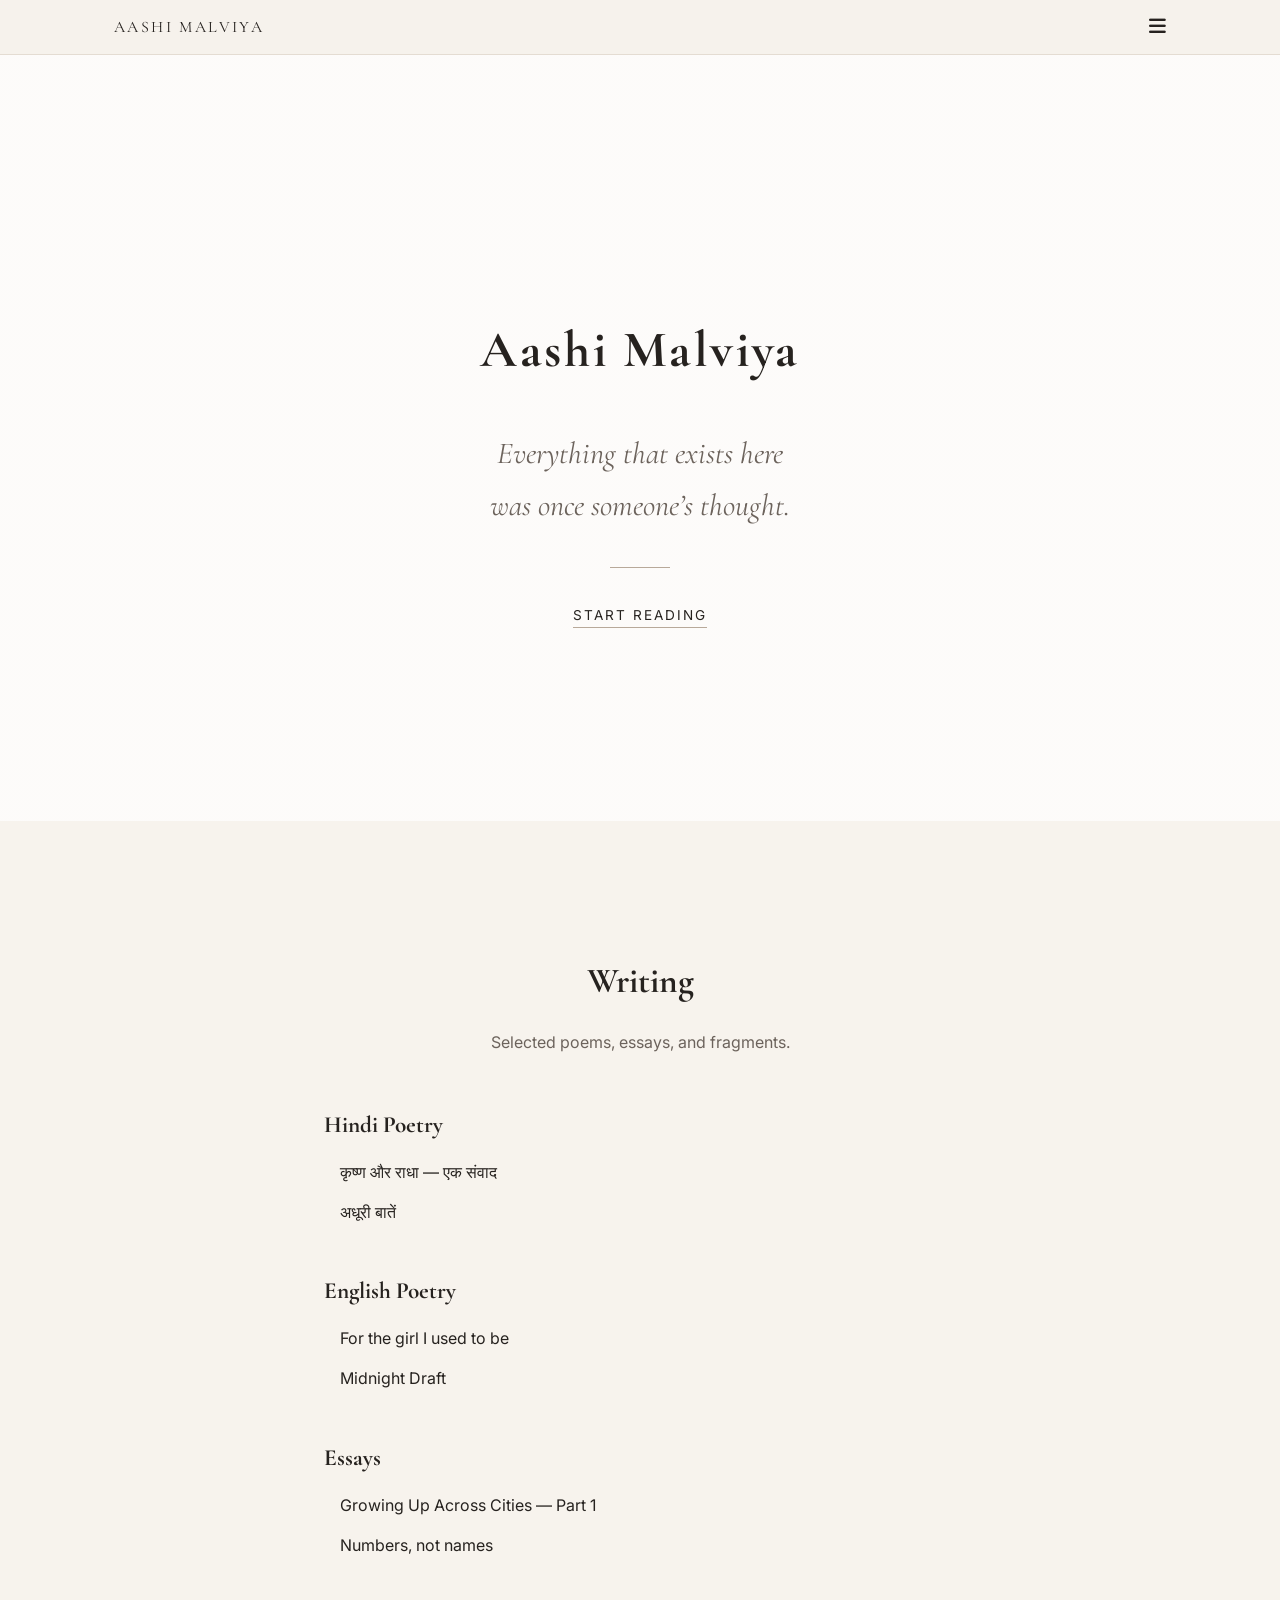
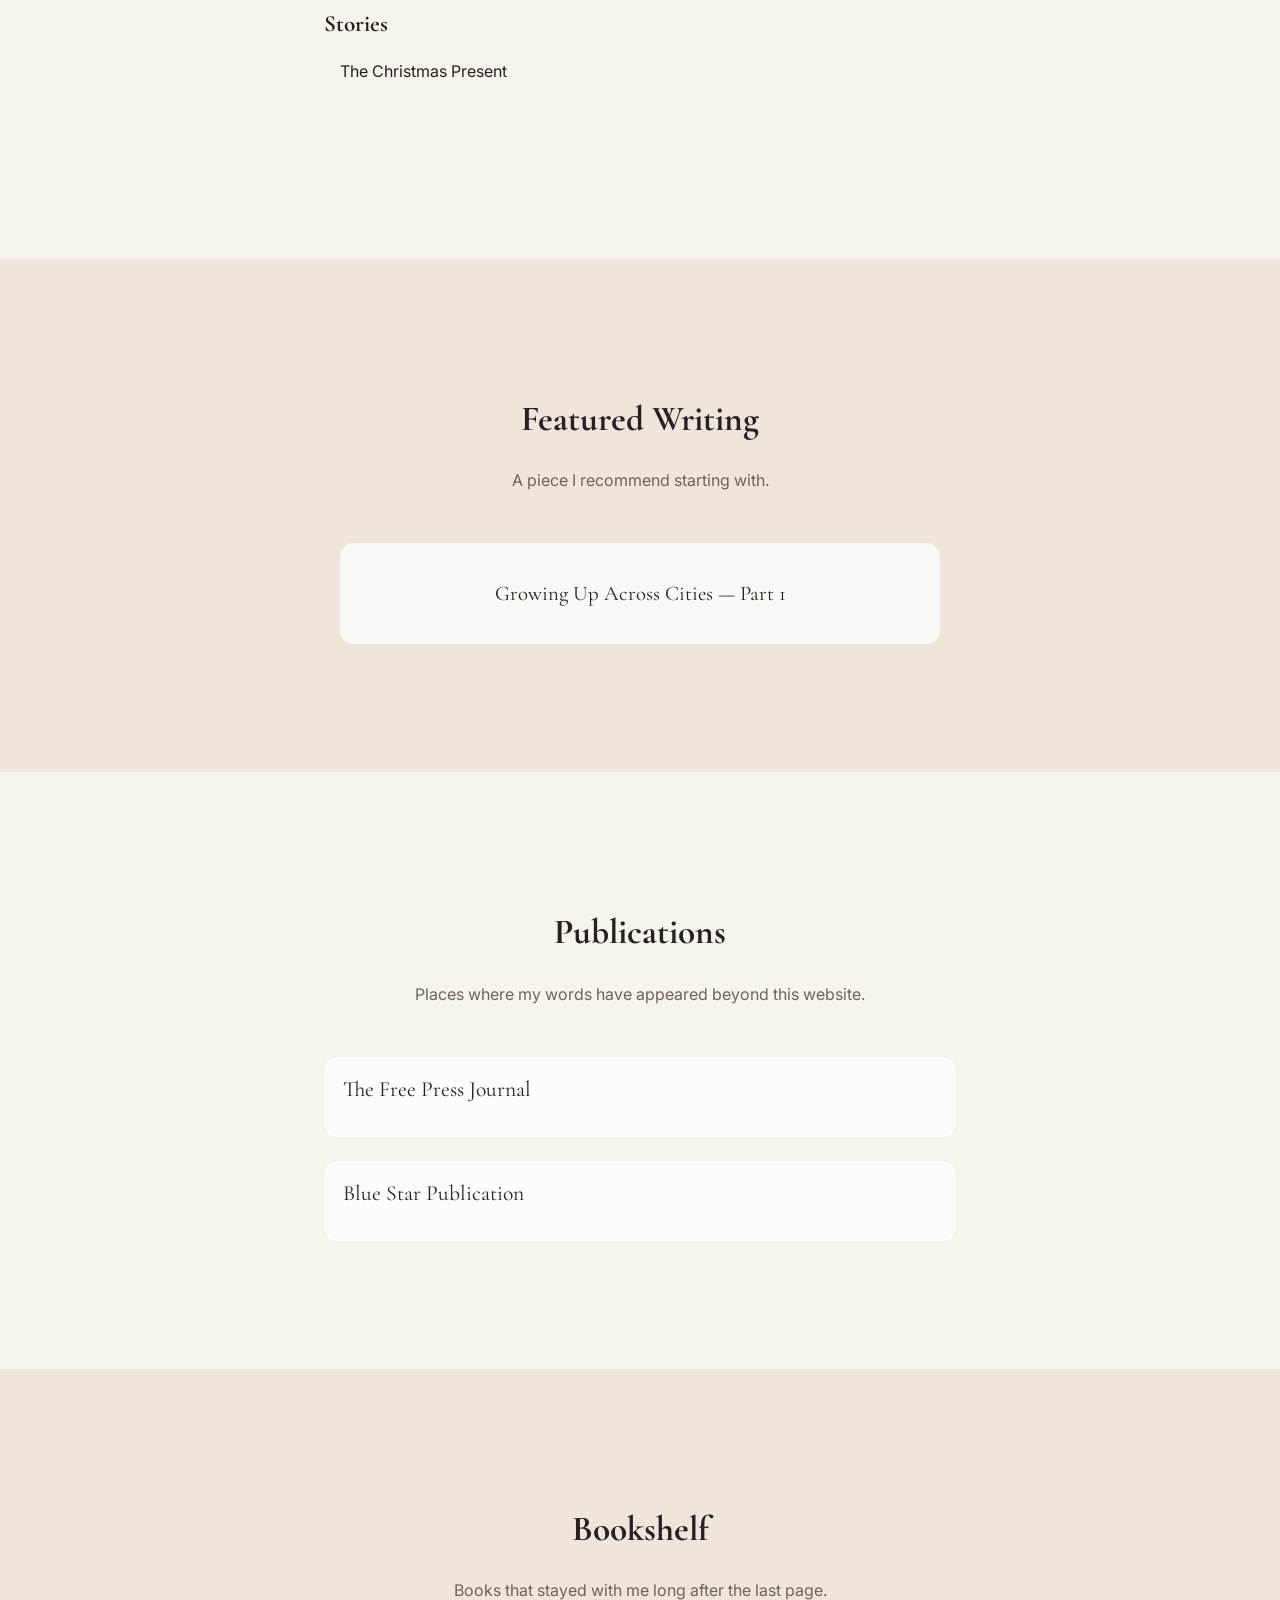
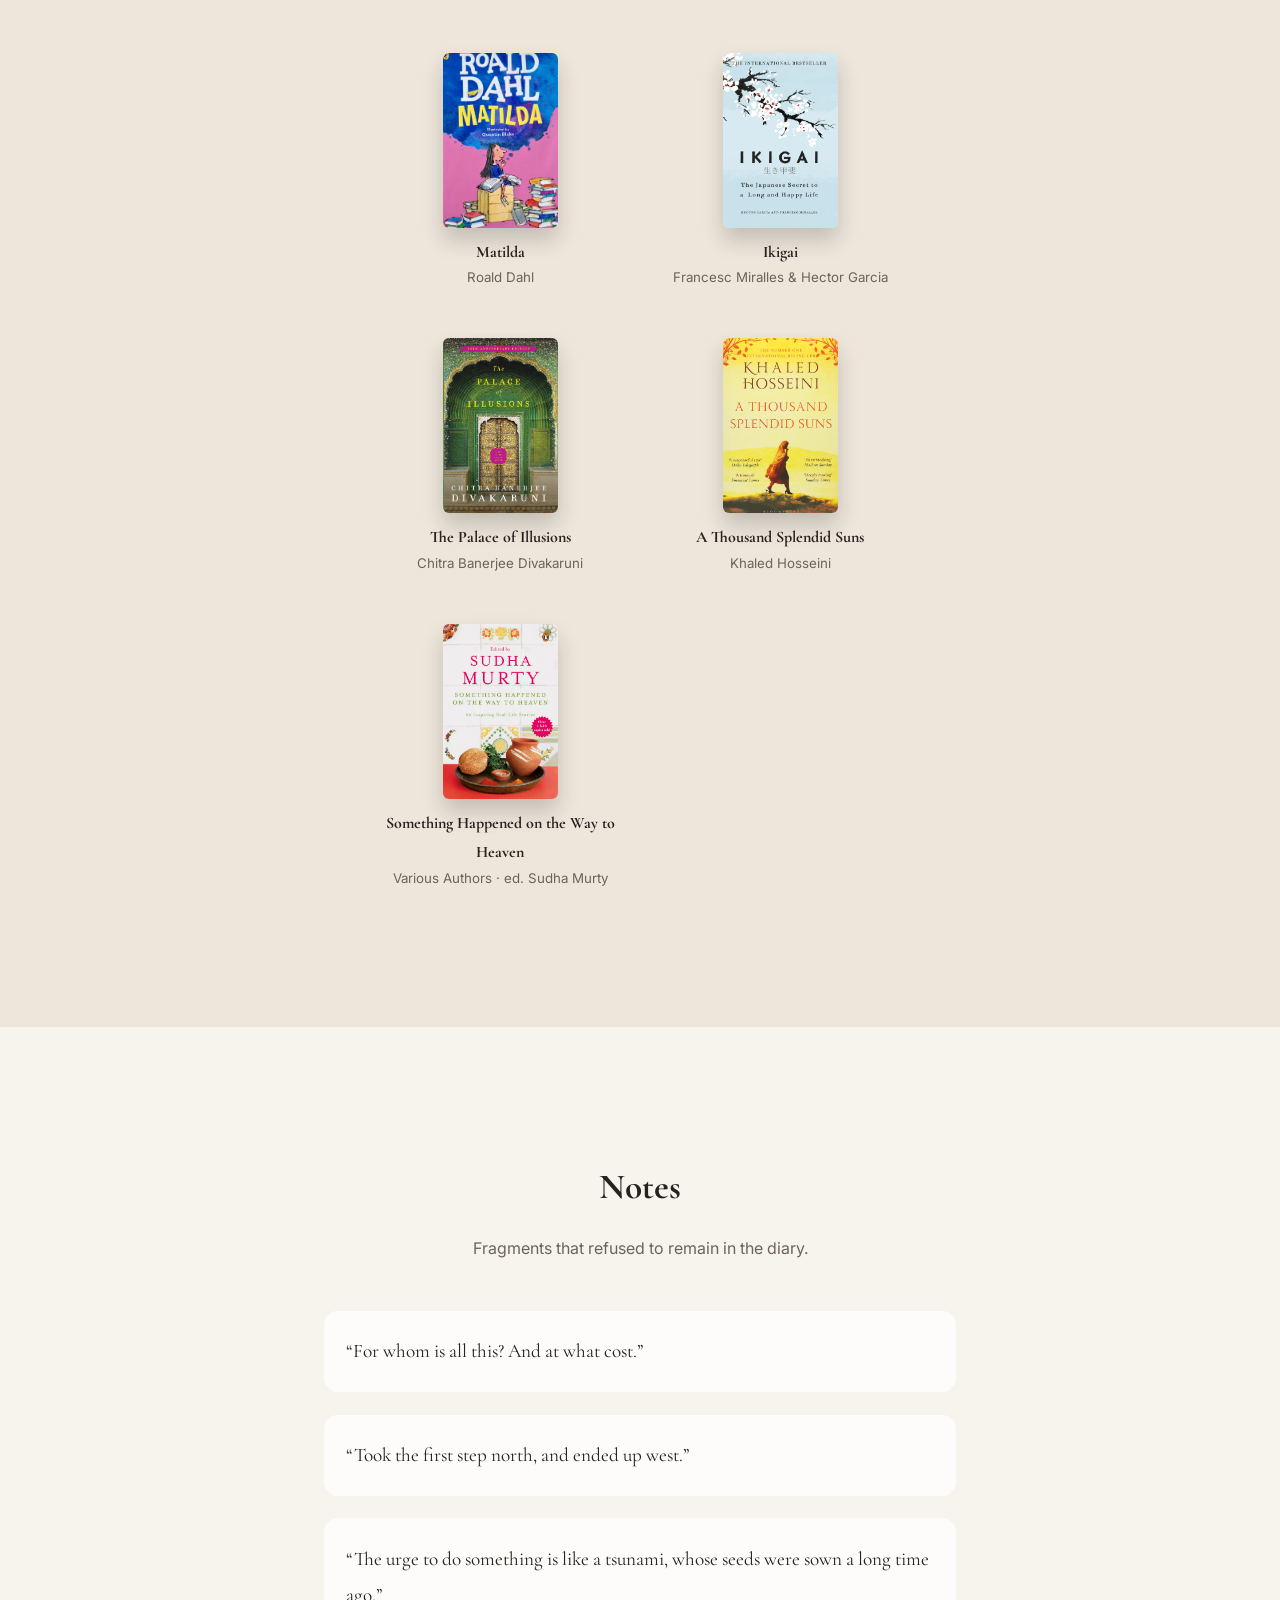
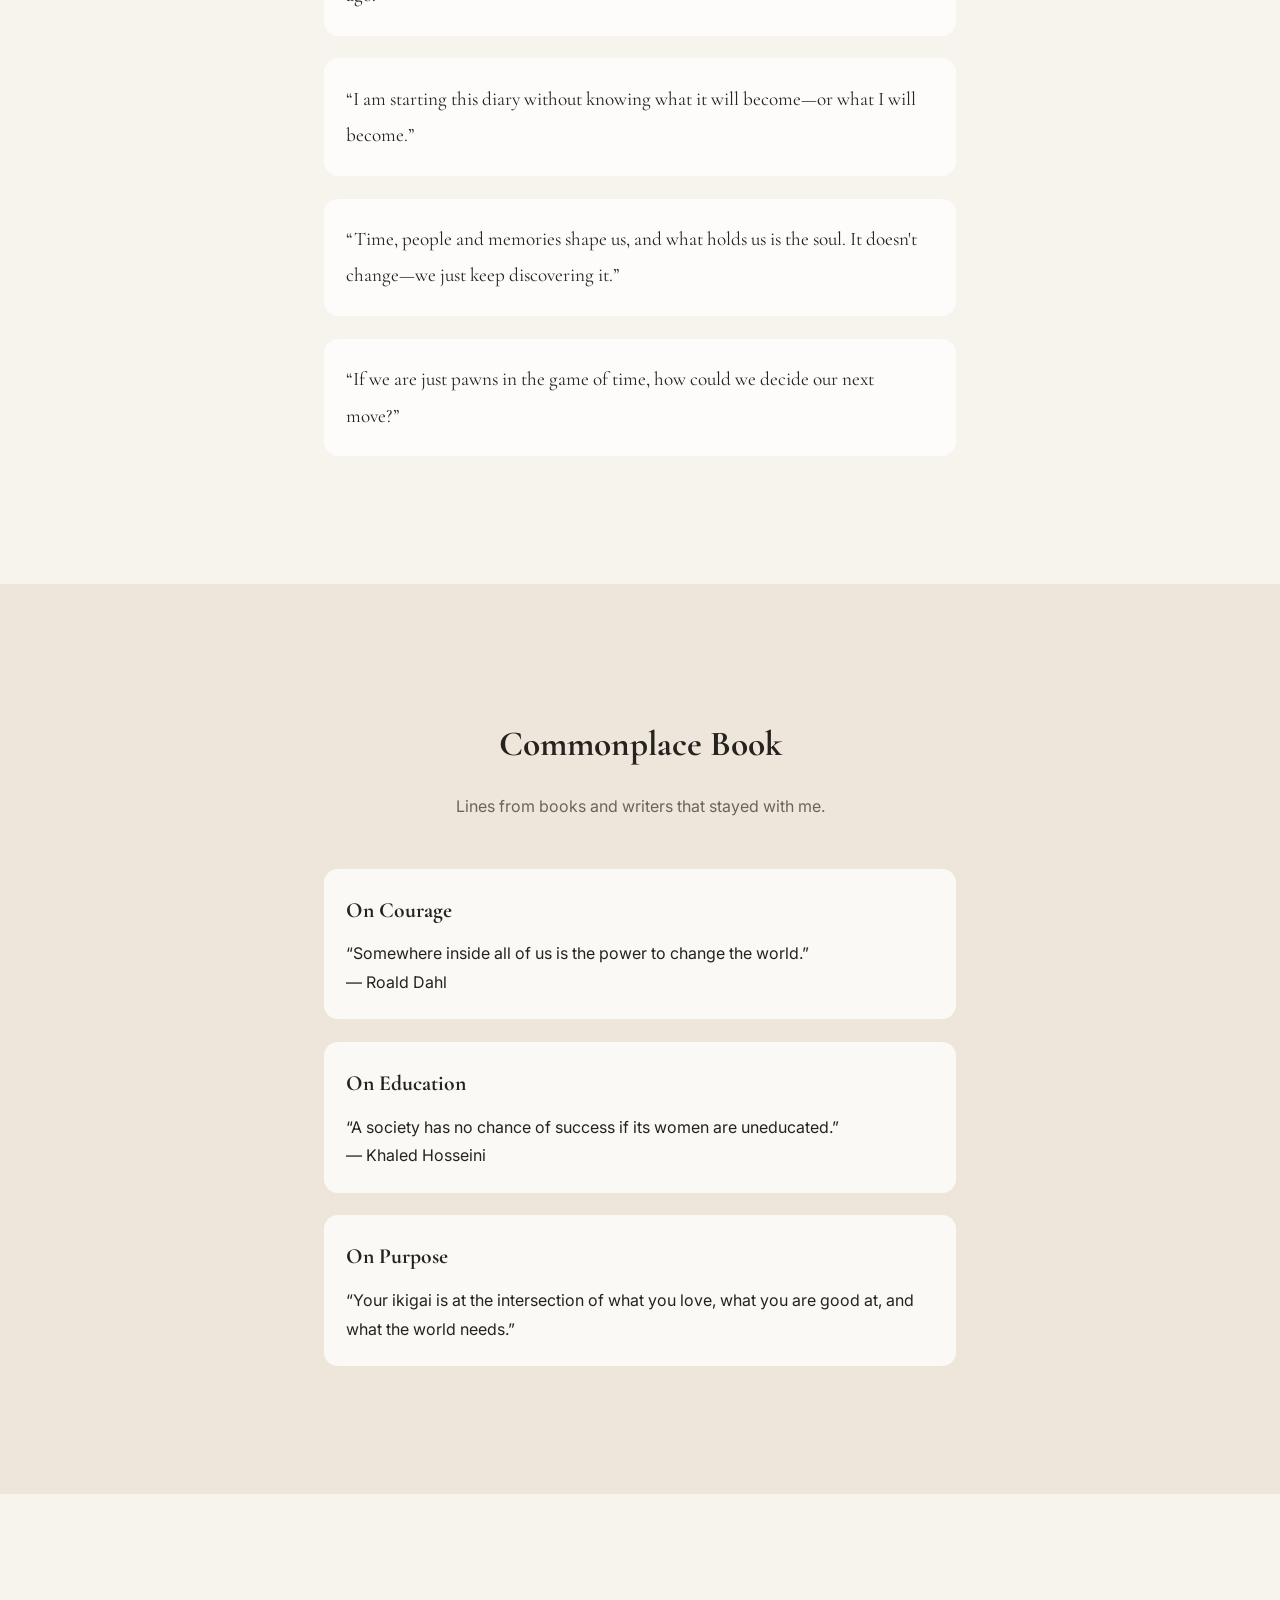
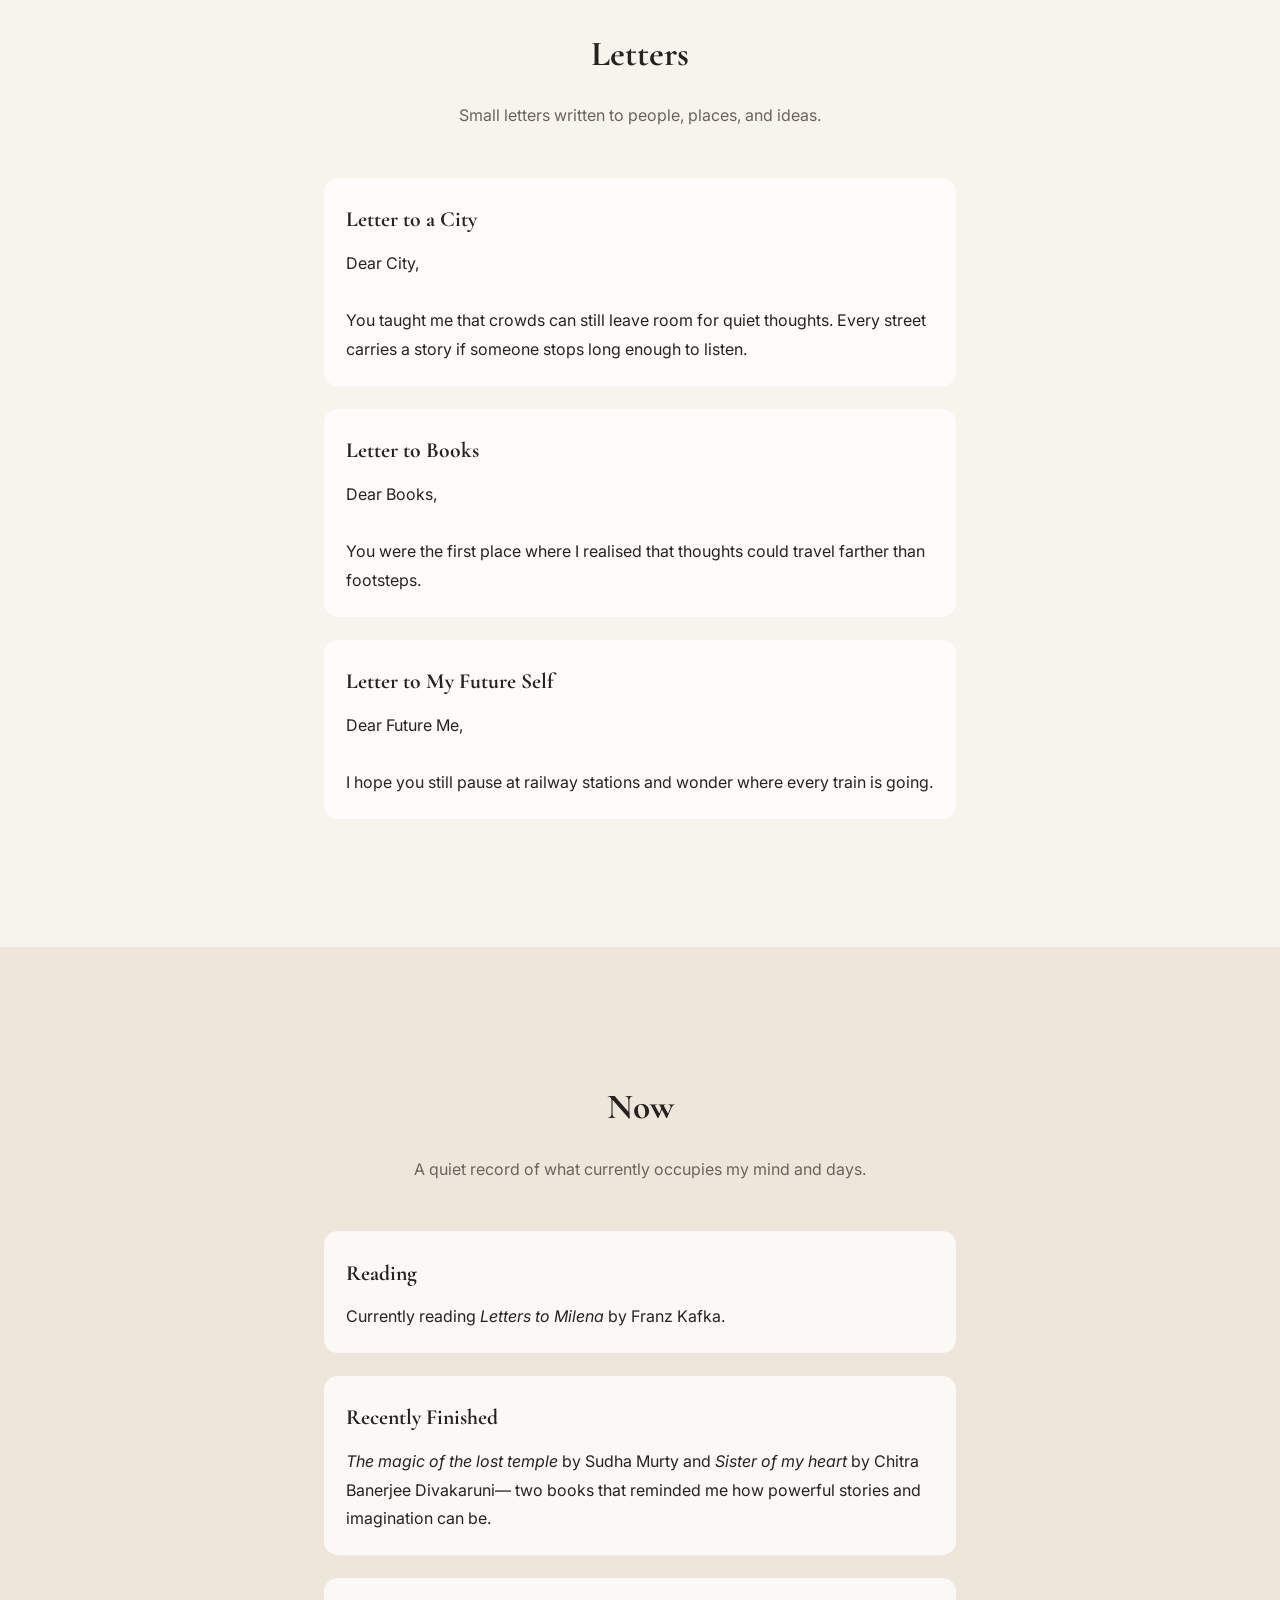
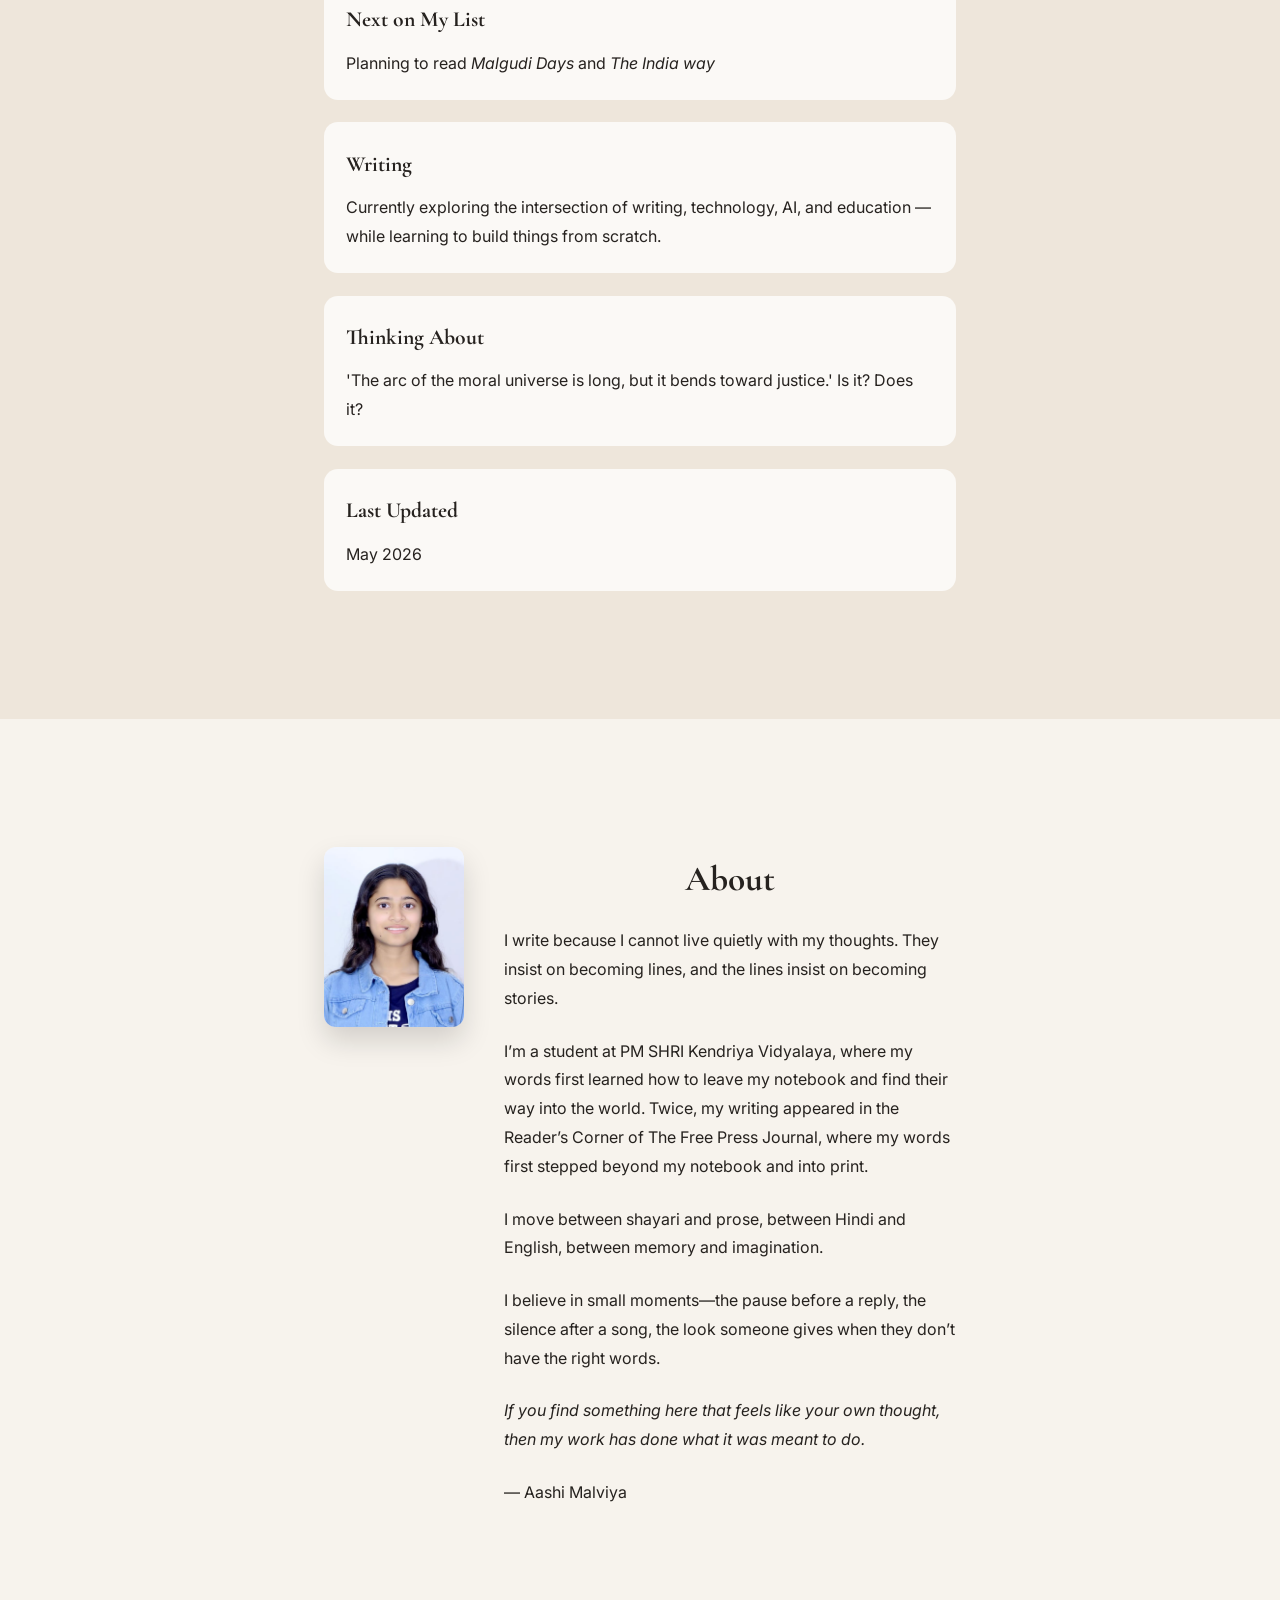
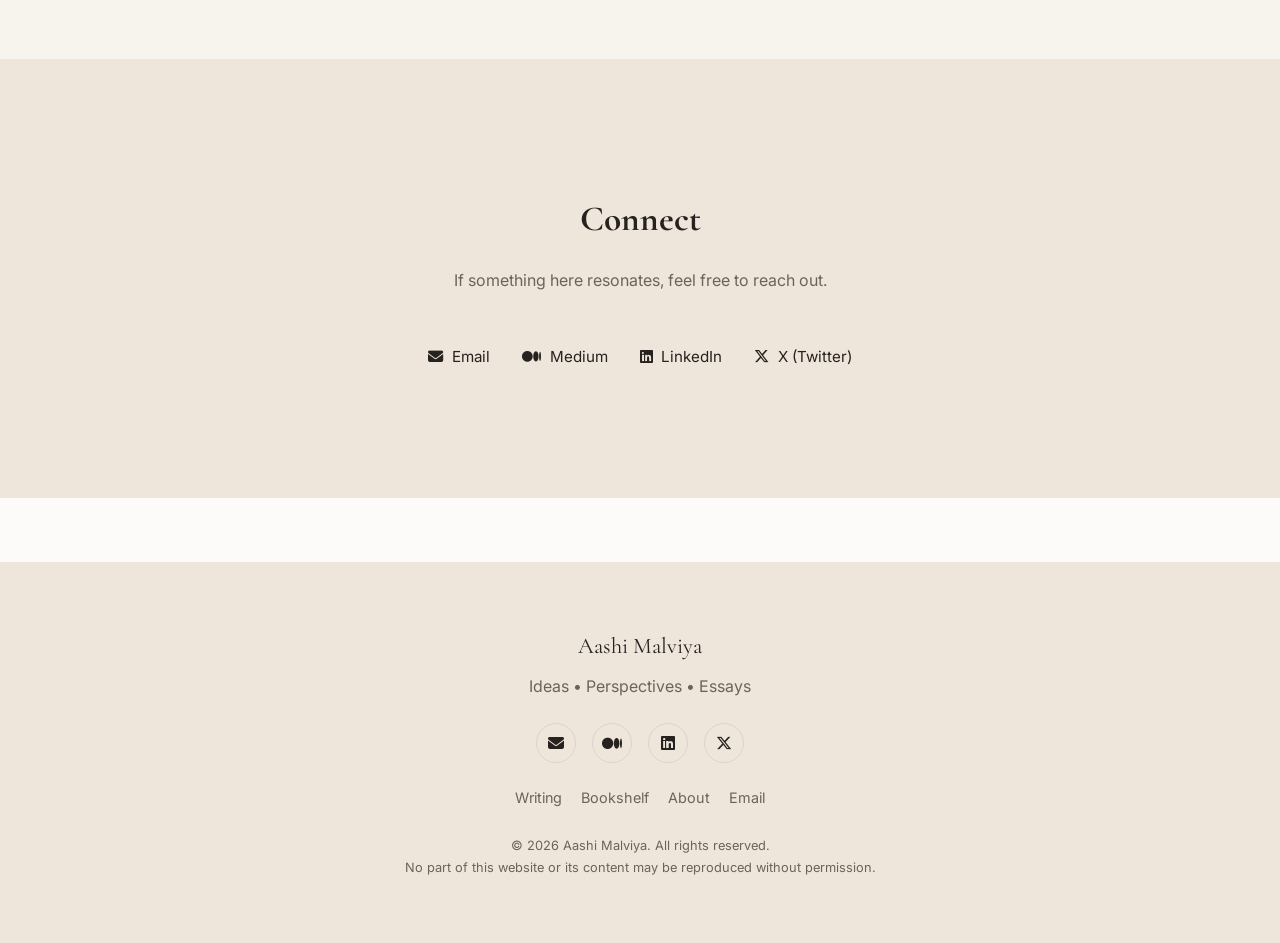
==== index.html @ 569c9542 "Update index.html" ====
<!DOCTYPE html>
<html lang="en">
<head>
<meta charset="UTF-8">
<meta name="viewport" content="width=device-width, initial-scale=1.0">

<title>Aashi Malviya | Poetry, Essays & Reflections</title>

<meta name="description" content="Poetry, essays and reflections by Aashi Malviya.">
<meta name="keywords" content="Aashi Malviya, poetry, essays, writing, reflections, literature, Hindi poetry, English poetry">
<meta name="author" content="Aashi Malviya">
<meta name="robots" content="index, follow">
<meta name="twitter:card" content="summary_large_image">
<meta name="twitter:title" content="Aashi Malviya">
<meta name="twitter:description" content="Writing and reflections.">
<meta name="twitter:site" content="@aashimalviyawrites">
<meta name="twitter:creator" content="@aashimalviyawrites">

<meta property="og:title" content="Aashi Malviya — Writing">
<meta property="og:description" content="Poetry, essays and reflections.">
<meta property="og:type" content="website">
<meta property="og:url" content="https://aashimalviyawrites.github.io/aashimalviya.github.io/">

<script type="application/ld+json">
{
  "@context": "https://schema.org",
  "@type": "Person",
  "name": "Aashi Malviya",
  "url": "https://aashimalviyawrites.github.io/aashimalviya.github.io/",
  "jobTitle": "Writer"
}
</script>

<link rel="preconnect" href="https://fonts.googleapis.com">
<link rel="preconnect" href="https://fonts.gstatic.com" crossorigin>
<link href="https://fonts.googleapis.com/css2?family=Cormorant+Garamond:wght@500;600;700&family=Inter:wght@300;400;500&display=swap" rel="stylesheet">
<link rel="stylesheet" href="https://cdnjs.cloudflare.com/ajax/libs/font-awesome/6.5.0/css/all.min.css">
<link rel="stylesheet" href="style.css">

<link rel="icon" type="image/png" sizes="32x32" href="A.png">
<link rel="apple-touch-icon" href="A.png">
  
</head>

<body>

<div class="scroll-progress"></div>

<nav>
  <div class="nav-inner">
    <div class="logo">AASHI MALVIYA</div>

    <button class="hamburger" onclick="toggleMenu()" aria-label="Open menu">
      <i class="fa-solid fa-bars"></i>
    </button>
  </div>

  <div class="nav-drawer" id="navDrawer">
    <a href="#home">Home</a>
    <a href="#writing">Writing</a>
    <a href="#featured">Featured</a>
    <a href="#publications">Publications</a>
    <a href="#bookshelf">Bookshelf</a>
    <a href="#notes">Notes</a>
    <a href="#commonplace">Commonplace</a>
    <a href="#letters">Letters</a>
    <a href="#now">Now</a>
    <a href="#about">About</a>
    <a href="#connect">Connect</a>

    <button class="theme-btn" onclick="toggleDark()">☾</button>
  </div>
</nav>

<div class="menu-overlay" id="menuOverlay" onclick="toggleMenu()"></div>

<header id="home">
  <div class="hero-clean">
    <h1 class="hero-name">Aashi Malviya</h1>

    <p class="hero-quote">
      Everything that exists here<br>
      was once someone’s thought.
    </p>

    <div class="hero-divider"></div>
    <a href="#writing" class="hero-link">Start Reading</a>
  </div>
</header>

  <main>
    <section id="writing">
      <div class="container">
        <h2>Writing</h2>
        <p class="subtitle">Selected poems, essays, and fragments.</p>

        <!-- Hindi Poetry -->
        <div class="category">
          <h3>Hindi Poetry</h3>
          <ul class="writing-list">
            <li>
              <a href="radha-krishna.html">कृष्ण और राधा — एक संवाद</a>
            </li>
            <li>
              <a href="adhuri.html">अधूरी बातें</a>
            </li>
          </ul>
        </div>

        <!-- English Poetry -->
        <div class="category">
          <h3>English Poetry</h3>
          <ul class="writing-list">
            <li>
              <a href="past-self.html">For the girl I used to be</a>
            </li>
            <li>
              <a href="midnightdraft.html">Midnight Draft</a>
            </li>
          </ul>
        </div>

        <!-- Essays -->
        <div class="category">
          <h3>Essays</h3>
          <ul class="writing-list">
            <li>
              <a href="cities1.html">Growing Up Across Cities — Part 1</a>
            </li>
            <li>
              <a href="numbers.html">Numbers, not names</a>
            </li>
          </ul>
        </div>

        <!-- Stories -->
        <div class="category">
          <h3>Stories</h3>
          <ul class="writing-list">
            <li>
              <a href="christmas.html">The Christmas Present</a>
            </li>
          </ul>
        </div>
      </div>
    </section>

    <section id="featured">
      <div class="container">
        <h2>Featured Writing</h2>
        <p class="subtitle">A piece I recommend starting with.</p>
        <div class="feature-card">
          <a href="cities1.html">Growing Up Across Cities — Part 1</a>
        </div>
      </div>
    </section>

<section id="publications">

<div class="container">

<h2>Publications</h2>

<p class="subtitle">
Places where my words have appeared beyond this website.
</p>

<div class="pub-wrapper">

<!-- FREE PRESS -->
<div class="pub-item">

<button class="pub-title" onclick="togglePub(this)">
The Free Press Journal
</button>

<div class="pub-content">

<p class="pub-desc">
Two of my article appeared in the <em>Reader’s Corner</em> section of The Free Press Journal.

</p>

<div class="pub-images">

  <div class="pub-entry" onclick="openImage(this)">
    <div class="pub-image-card">
      <img src="nooni.jpg" alt="Nooni & Simple Joys">
    </div>
    <div class="pub-caption">Article — Nooni & Simple Joys</div>
  </div>

  <div class="pub-entry" onclick="openImage(this)">
    <div class="pub-image-card">
      <img src="childhood.jpg" alt="Childhood Reflections">
    </div>
    <div class="pub-caption">Article — Childhood Reflections</div>
  </div>

  <div class="pub-entry" onclick="openImage(this)">
    <div class="pub-image-card">
      <img src="pastself.jpg" alt="For My Past Self">
    </div>
    <div class="pub-caption">Poem — For My Past Self</div>
  </div>

</div>

</div>
</div

  <!-- BLUE STAR PUBLICATION -->
<div class="pub-item">

<button class="pub-title" onclick="togglePub(this)">
Blue Star Publication
</button>

<div class="pub-content">

<p class="pub-desc">
My poetry and short stories have also appeared in multiple anthology collections published by Blue Star Publication.
</p>

<div class="pub-images">

  <div class="pub-entry" onclick="openImage(this)">
    <div class="pub-image-card">
      <img src="Palette of feelings.jpg" alt="Anthology Book 1">
    </div>
    <div class="pub-caption">Palette of feelings Volume 3</div>
  </div>

  <div class="pub-entry" onclick="openImage(this)">
    <div class="pub-image-card">
      <img src="Where-darkness-meets-dawn.jpg" alt="Anthology Book 2">
    </div>
    <div class="pub-caption">Where darkness meets dawn Volume 2</div>
  </div>

  <div class="pub-entry" onclick="openImage(this)">
    <div class="pub-image-card">
      <img src="Radha-krishna.jpg" alt="Anthology Book 3">
    </div>
    <div class="pub-caption">Radha Krishna: Blue garden of bliss Volume 2</div>
  </div>

  <div class="pub-entry" onclick="openImage(this)">
    <div class="pub-image-card">
      <img src="Secret-santa.jpg" alt="Anthology Book 4">
    </div>
    <div class="pub-caption">Secret Santa: Gift of December Volume 1</div>
  </div>

  <div class="pub-entry" onclick="openImage(this)">
    <div class="pub-image-card">
      <img src="Petals-of-thoughts.jpg" alt="Anthology Book 5">
    </div>
    <div class="pub-caption">Petals of thoughts Volume Volume 2</div>
  </div>

</div>

</div>
</div>

</div>
</div>
</section>

<!-- IMAGE VIEWER -->
<div id="imageViewer" onclick="closeImage()">
  <img id="viewerImg" src="">
  <p id="viewerCaption"></p>
</div>
  
    <section id="bookshelf">
      <div class="container">
        <h2>Bookshelf</h2>
        <p class="subtitle">Books that stayed with me long after the last page.</p>
        <div class="books-grid">
          <div class="book" onclick="toggleQuote(this)">
            <img src="matilda.jpg" alt="Cover of Matilda by Roald Dahl" loading="lazy">
            <h4>Matilda</h4>
            <small>Roald Dahl</small>
            <div class="book-quote">“Somewhere inside all of us is the power to change the world.”</div>
          </div>

          <div class="book" onclick="toggleQuote(this)">
            <img src="ikigai.jpg" alt="Cover of Ikigai by Francesc Miralles & Hector Garcia" loading="lazy">
            <h4>Ikigai</h4>
            <small>Francesc Miralles & Hector Garcia</small>
            <div class="book-quote">“The happiness of always being busy.”</div>
          </div>

          <div class="book" onclick="toggleQuote(this)">
            <img src="thepalaceofillusions.jpg" alt="Cover of The Palace of Illusions by Chitra Banerjee Divakaruni" loading="lazy">
            <h4>The Palace of Illusions</h4>
            <small>Chitra Banerjee Divakaruni</small>
            <div class="book-quote">“I was not born to disappear behind someone else's story.”</div>
          </div>

          <div class="book" onclick="toggleQuote(this)">
            <img src="athousandsplendidsuns.jpg" alt="Cover of A Thousand Splendid Suns by Khaled Hosseini" loading="lazy">
            <h4>A Thousand Splendid Suns</h4>
            <small>Khaled Hosseini</small>
            <div class="book-quote">“A society has no chance of success if its women are uneducated.”</div>
          </div>

          <div class="book" onclick="toggleQuote(this)">
            <img src="somethinghappenedonthewaytoheaven.jpg" alt="Cover of Something Happened on the Way to Heaven by Various Authors ·. edited by Sudha Murty" loading="lazy">
            <h4>Something Happened on the Way to Heaven</h4>
            <small>Various Authors · ed. Sudha Murty</small>
            <div class="book-quote">“There is always a tomorrow.”</div>
          </div>
        </div>
      </div>
    </section>

    <section id="notes">
  <div class="container">
    <h2>Notes</h2>
    <p class="subtitle">Fragments that refused to remain in the diary.</p>

    <div class="notes-grid">

      <div class="note-card">
        <p>“For whom is all this? And at what cost.”</p>
      </div>

      <div class="note-card">
        <p>“Took the first step north, and ended up west.”</p>
      </div>

      <div class="note-card">
        <p>“The urge to do something is like a tsunami, whose seeds were sown a long time ago.”</p>
      </div>

      <div class="note-card">
        <p>“I am starting this diary without knowing what it will become—or what I will become.”</p>
      </div>

      <div class="note-card">
        <p>“Time, people and memories shape us, and what holds us is the soul. It doesn't change—we just keep discovering it.”</p>
      </div>

      <div class="note-card">
        <p>“If we are just pawns in the game of time, how could we decide our next move?”</p>
      </div>

    </div>
  </div>
    </section>
        
    <section id="commonplace">
      <div class="container">
        <h2>Commonplace Book</h2>
        <p class="subtitle">Lines from books and writers that stayed with me.</p>
        <div class="now-wrapper">
          <div class="now-item">
            <h3>On Courage</h3>
            <p>“Somewhere inside all of us is the power to change the world.” <br>— Roald Dahl</p>
          </div>
          <div class="now-item">
            <h3>On Education</h3>
            <p>“A society has no chance of success if its women are uneducated.” <br>— Khaled Hosseini</p>
          </div>
          <div class="now-item">
            <h3>On Purpose</h3>
            <p>“Your ikigai is at the intersection of what you love, what you are good at, and what the world needs.”</p>
          </div>
        </div>
      </div>
    </section>

    <section id="letters">
      <div class="container">
        <h2>Letters</h2>
        <p class="subtitle">Small letters written to people, places, and ideas.</p>
        <div class="now-wrapper">
          <div class="now-item">
            <h3>Letter to a City</h3>
            <p>Dear City,<br><br> You taught me that crowds can still leave room for quiet thoughts. Every street carries a story if someone stops long enough to listen.</p>
          </div>
          <div class="now-item">
            <h3>Letter to Books</h3>
            <p>Dear Books,<br><br> You were the first place where I realised that thoughts could travel farther than footsteps.</p>
          </div>
          <div class="now-item">
            <h3>Letter to My Future Self</h3>
            <p>Dear Future Me,<br><br> I hope you still pause at railway stations and wonder where every train is going.</p>
          </div>
        </div>
      </div>
    </section>

    <section id="now">
      <div class="container">
        <h2>Now</h2>
        <p class="subtitle">A quiet record of what currently occupies my mind and days.</p>
        <div class="now-wrapper">
          <div class="now-item">
            <h3>Reading</h3>
            <p>Currently reading <em>Letters to Milena</em> by Franz Kafka.</p>
          </div>
          <div class="now-item">
            <h3>Recently Finished</h3>
            <p><em>The magic of the lost temple</em> by Sudha Murty and <em>Sister of my heart</em> by Chitra Banerjee Divakaruni— two books that reminded me how powerful stories and imagination can be.</p>
          </div>
          <div class="now-item">
            <h3>Next on My List</h3>
            <p>Planning to read <em>Malgudi Days</em> and <em>The India way</em></p>
          </div>
          <div class="now-item">
            <h3>Writing</h3>
            <p>Currently exploring the intersection of writing, technology, AI, and education — while learning to build things from scratch.
</p>
          </div>
          <div class="now-item">
            <h3>Thinking About</h3>
            <p>'The arc of the moral universe is long, but it bends toward justice.' Is it? Does it?</p>
          </div>
          <div class="now-item">
            <h3>Last Updated</h3>
            <p>May 2026</p>
          </div>
        </div>
      </div>
    </section>

    <section id="about">
      <div class="container about-wrapper">
        <div class="about-photo">
          <img src="aashi.jpg" alt="Portrait of writer Aashi Malviya" loading="lazy">
        </div>
        <div class="about-text">
          <h2>About</h2>
          <p>I write because I cannot live quietly with my thoughts. They insist on becoming lines, and the lines insist on becoming stories.</p>
          <p>I’m a student at PM SHRI Kendriya Vidyalaya, where my words first learned how to leave my notebook and find their way into the world. Twice, my writing appeared in the Reader’s Corner of The Free Press Journal, where my words first stepped beyond my notebook and into print.</p>
          <p>I move between shayari and prose, between Hindi and English, between memory and imagination.</p>
          <p>I believe in small moments—the pause before a reply, the silence after a song, the look someone gives when they don’t have the right words.</p>
          <p class="closing-line">If you find something here that feels like your own thought, then my work has done what it was meant to do.</p>
          <p>— Aashi Malviya</p>
        </div>
      </div>
    </section>

    <section id="connect">
      <div class="container connect">
        <h2>Connect</h2>
        <p class="connect-subtitle">If something here resonates, feel free to reach out.</p>
        <div class="connect-links">
          <a href="https://mail.google.com/mail/?view=cm&fs=1&to=aashimalviyawrites@gmail.com&su=Hello%20Aashi%20%E2%80%94%20I%20visited%20your%20website" target="_blank" rel="noopener">
           <i class="fa-solid fa-envelope"></i> Email
          </a>
          <a href="https://medium.com/@aashimalviyawrites" target="_blank" rel="noopener">
            <i class="fa-brands fa-medium"></i> Medium
          </a>
          <a href="https://www.linkedin.com/in/aashi-malviya-writes" target="_blank" rel="noopener">
            <i class="fa-brands fa-linkedin"></i> LinkedIn
           <a href="https://x.com/aashimalviyawrites" target="_blank" rel="noopener">
  <i class="fa-brands fa-x-twitter"></i> X (Twitter)
</a>
          </a>
        </div>
      </div>
    </section>
  </main>

<footer>
  <div class="footer-inner">
    <p class="footer-name">Aashi Malviya</p>

    <p class="footer-tagline">
      Ideas • Perspectives • Essays
    </p>

    <div class="footer-social">
      <a href="https://mail.google.com/mail/?view=cm&fs=1&to=aashimalviyawrites@gmail.com&su=Hello%20Aashi%20%E2%80%94%20I%20visited%20your%20website" target="_blank" rel="noopener" aria-label="Email Aashi">
        <i class="fa-solid fa-envelope"></i>
      </a>

      <a href="https://medium.com/@aashimalviyawrites" target="_blank" rel="noopener" aria-label="Medium">
        <i class="fa-brands fa-medium"></i>
      </a>

      <a href="https://www.linkedin.com/in/aashi-malviya-writes" target="_blank" rel="noopener" aria-label="LinkedIn">
        <i class="fa-brands fa-linkedin"></i>
        
        <a href="https://x.com/aashimalviyawrites" target="_blank" rel="noopener" aria-label="X">
  <i class="fa-brands fa-x-twitter"></i>
</a>
      </a>
    </div>

   
   <div class="footer-links">
     <a href="#writing">Writing</a>
     <a href="#bookshelf">Bookshelf</a>
     <a href="#about">About</a>
     <a href="https://mail.google.com/mail/?view=cm&fs=1&to=aashimalviyawrites@gmail.com&su=Hello%20Aashi%20%E2%80%94%20I%20visited%20your%20website" target="_blank" rel="noopener">Email</a>
   </div>
    
    <p class="footer-copy">
      © 2026 Aashi Malviya. All rights reserved.<br>
      No part of this website or its content may be reproduced without permission.
    </p>
  </div>
</footer>

<script src="script.js"></script>
</body>
</html>
---- style.css ----
/* style.css */
/* =========================
ROOT COLORS
========================= */

:root{
  --bg1:#f7f3ed;
  --bg2:#eee6db;
  --text:#26221f;
  --soft:#6c635c;
  --accent:#b8a99a;
  --card:#ffffffc0;

  --photo-dim:1;
  --photo-contrast:1;
}

/* =========================
DARK MODE
========================= */

body.dark{
  --bg1:#121212;
  --bg2:#1a1a1a;
  --text:#f1f1f1;
  --soft:#a8a8a8;
  --accent:#c7b7a5;
  --card:#262626;

  --photo-dim:0.85;
  --photo-contrast:1.05;
}

/* =========================
RESET
========================= */

*{
  margin:0;
  padding:0;
  box-sizing:border-box;
}

html{
  scroll-behavior:smooth;
}

body{
  font-family:'Inter',sans-serif;
  background:
    linear-gradient(rgba(255,255,255,0.7),rgba(255,255,255,0.7)),
    url("https://www.transparenttextures.com/patterns/paper-fibers.png");
  background-color:var(--bg1);
  color:var(--text);
  line-height:1.8;
  transition:background 0.4s ease,color 0.4s ease;
}

body.dark{
  background:
    linear-gradient(rgba(0,0,0,0.6),rgba(0,0,0,0.6)),
    url("https://www.transparenttextures.com/patterns/paper-fibers.png");
  background-color:var(--bg1);
}

a{
  color:inherit;
  text-decoration:none;
}

img{
  max-width:100%;
  display:block;
}

/* =========================
SCROLL BAR
========================= */

.scroll-progress{
  position:fixed;
  top:0;
  left:0;
  height:3px;
  width:0%;
  background:var(--accent);
  z-index:2000;
}

/* =========================
NAVBAR
========================= */

nav{
  position:fixed;
  top:0;
  left:0;
  width:100%;
  background:rgba(246,241,234,0.9);
  backdrop-filter:blur(8px);
  border-bottom:1px solid #e4dcd2;
  z-index:1000;
}

body.dark nav{
  background:#111;
  border-bottom:1px solid #333;
}

.nav-inner{
  max-width:1100px;
  margin:auto;
  display:flex;
  justify-content:space-between;
  align-items:center;
  padding:0.8rem 1.5rem;
}

.logo{
  font-family:'Cormorant Garamond',serif;
  letter-spacing:0.15em;
  font-size:1rem;
}

.hamburger{
  background:none;
  border:none;
  font-size:1.2rem;
  cursor:pointer;
  color:var(--text);
}

/* =========================
NAV DRAWER
========================= */

.nav-drawer{
  position:fixed;
  top:0;
  right:-260px;
  width:220px;
  height:100vh;
  background:var(--bg1);
  box-shadow:-10px 0 30px rgba(0,0,0,0.1);
  display:flex;
  flex-direction:column;
  padding:5rem 2rem;
  gap:1.1rem;
  transition:right 0.35s ease;
  z-index:999;
}

body.dark .nav-drawer{
  background:#1a1a1a;
}

.nav-drawer.open{
  right:0;
}

.nav-drawer a{
  font-size:0.9rem;
  letter-spacing:0.1em;
}

.nav-drawer a:hover{
  color:var(--accent);
}

.theme-btn{
  margin-top:0.8rem;
  background:none;
  border:none;
  cursor:pointer;
  font-size:1rem;
  color:var(--soft);
  text-align:left;
}

.theme-btn:hover{
  color:var(--text);
}

.menu-overlay{
  position:fixed;
  inset:0;
  background:rgba(0,0,0,0.3);
  opacity:0;
  pointer-events:none;
  transition:0.3s;
  z-index:900;
}

.menu-overlay.open{
  opacity:1;
  pointer-events:auto;
}

/* =========================
LAYOUT
========================= */

.container{
  max-width:680px;
  margin:auto;
  padding:0 1.5rem;
}

main section{
  padding:8rem 0;
}

.js-enabled main section{
  opacity:0;
  transform:translateY(40px);
  transition:0.8s ease;
}

.js-enabled main section.show{
  opacity:1;
  transform:translateY(0);
}

main section.show{
  opacity:1;
  transform:translateY(0);
}

main section:nth-of-type(even){
  background:var(--bg2);
}

main section:nth-of-type(odd){
  background:var(--bg1);
}

/* =========================
HERO
========================= */

header{
  padding-top:9rem;
  padding-bottom:6rem;
}

.hero-clean{
  max-width:760px;
  margin:auto;
  text-align:center;
  padding:10rem 1.5rem 6rem;
}

.hero-name{
  font-family:'Cormorant Garamond',serif;
  font-size:3.2rem;
  letter-spacing:0.05em;
  margin-bottom:2rem;
}

.hero-quote{
  font-family:'Cormorant Garamond',serif;
  font-size:1.9rem;
  font-style:italic;
  color:var(--soft);
  line-height:1.7;
  margin-bottom:2.2rem;
}

.hero-divider{
  width:60px;
  height:1px;
  background:var(--accent);
  margin:2rem auto;
}

.hero-link{
  font-size:0.85rem;
  letter-spacing:0.15em;
  text-transform:uppercase;
  border-bottom:1px solid var(--accent);
  padding-bottom:4px;
  transition:0.3s;
}

.hero-link:hover{
  letter-spacing:0.2em;
}

/* =========================
HEADINGS
========================= */

h2{
  font-family:'Cormorant Garamond',serif;
  text-align:center;
  font-size:2.2rem;
  margin-bottom:1rem;
}

.subtitle,
.connect-subtitle{
  text-align:center;
  color:var(--soft);
  margin-bottom:3rem;
}

p{
  max-width:65ch;
  margin:auto;
}

/* =========================
WRITING
========================= */

.category{
  margin-bottom:2.8rem;
}

.category h3{
  font-family:'Cormorant Garamond',serif;
  font-size:1.45rem;
  margin-bottom:0.7rem;
}

.writing-list{
  list-style:none;
}

.writing-list li{
  margin:0.7rem 0;
  padding-left:14px;
  border-left:2px solid transparent;
  transition:0.25s ease;
}

.writing-list li:hover{
  border-left:2px solid var(--accent);
  padding-left:18px;
}

.writing-list a:hover{
  color:var(--accent);
}

/* =========================
FEATURED
========================= */

.feature-card{
  background:var(--card);
  padding:2rem;
  border-radius:14px;
  text-align:center;
  max-width:600px;
  margin:auto;
}

.feature-card a{
  font-family:'Cormorant Garamond',serif;
  font-size:1.3rem;
}

/* =========================
PUBLICATIONS
========================= */

.pub-wrapper{
  display:flex;
  flex-direction:column;
  gap:1.5rem;
}

.pub-item{
  background:var(--card);
  border-radius:14px;
  padding:1.2rem 1.2rem 1rem;
}

.pub-title{
  width:100%;
  background:none;
  border:none;
  text-align:left;
  font-family:'Cormorant Garamond',serif;
  font-size:1.35rem;
  color:var(--text);
  cursor:pointer;
}

.pub-content{
  margin-top:1rem;
}

.pub-desc{
  margin-bottom:1rem;
}

.anthology-list{
  margin:0 0 1rem 1.2rem;
}

.pub-images{
  display:flex;
  flex-direction:column;
  gap:1.8rem;
  align-items:center;
}

.pub-images img{
  width:100%;
  border-radius:10px;
  object-fit:cover;
}

.pub-image-card{
  width:100%;
  max-width:420px;
  overflow:hidden;
  border-radius:12px;
  cursor:pointer;
  transition:transform 0.35s ease, box-shadow 0.35s ease;
}

.pub-image-card img{
  width:100%;
  height:auto;
  object-fit:cover;
  border-radius:12px;
  transition:transform 0.5s ease, filter 0.5s ease;
}

/* hover = lift */
.pub-image-card:hover{
  transform:translateY(-6px);
  box-shadow:0 18px 30px rgba(0,0,0,0.15);
}

/* subtle zoom */
.pub-image-card:hover img{
  transform:scale(1.04);
  filter:brightness(0.95);
}

.pub-caption{
  font-size:0.85rem;
  color:var(--soft);
  margin-top:0.6rem;
  text-align:center;
  opacity:0;
  transform:translateY(10px);
  transition:0.35s ease;
}

.pub-image-card:hover + .pub-caption{
  opacity:1;
  transform:translateY(0);
}

.pub-image-card{
  aspect-ratio: 3/4;
  background:var(--card);
  display:flex;
  align-items:center;
  justify-content:center;
}

.pub-image-card img{
  max-height:100%;
  width:auto;
}

/* ===== ENTRY WRAPPER ===== */
.pub-entry{
  text-align:center;
  cursor:pointer;
}

/* keep uniform preview size */
.pub-image-card{
  width:100%;
  max-width:300px;   /* controlled preview size */
  aspect-ratio:3/4;
  margin:auto;
}

/* ===== CAPTION ALWAYS VISIBLE (discipline) ===== */
.pub-caption{
  font-size:0.85rem;
  color:var(--soft);
  margin-top:0.6rem;
  opacity:1;
  transform:none;
}

/* ===== IMAGE VIEWER (on click) ===== */
#imageViewer{
  position:fixed;
  inset:0;
  background:rgba(0,0,0,0.85);
  display:flex;
  flex-direction:column;
  align-items:center;
  justify-content:center;
  opacity:0;
  pointer-events:none;
  transition:0.3s ease;
  z-index:2000;
}

#imageViewer img{
  max-width:90%;
  max-height:80vh;
  border-radius:10px;
}

#imageViewer p{
  margin-top:1rem;
  color:#ddd;
  font-size:0.95rem;
}

/* active state */
#imageViewer.show{
  opacity:1;
  pointer-events:auto;
}

.pub-content{
  max-height:0;
  overflow:hidden;
  opacity:0;
  transition:0.4s ease;
}

.pub-content.open{
  max-height:1000px;
  opacity:1;
}

/* =========================
BOOKSHELF
========================= */

.books-grid{
  display:grid;
  grid-template-columns:repeat(2,1fr);
  gap:2.5rem;
  max-width:520px;
  margin:3rem auto 0 auto;
}

.book{
  text-align:center;
  cursor:pointer;
  transition:0.3s;
}

.book:hover{
  transform:translateY(-6px);
}

.book img{
  width:115px;
  height:175px;
  object-fit:cover;
  border-radius:6px;
  box-shadow:0 12px 22px rgba(0,0,0,0.18);
  margin:auto;
}

.book h4{
  font-family:'Cormorant Garamond',serif;
  margin-top:10px;
}

.book small{
  display:block;
  color:var(--soft);
}

.book-quote{
  max-height:0;
  opacity:0;
  overflow:hidden;
  font-family:'Cormorant Garamond',serif;
  font-style:italic;
  font-size:0.9rem;
  color:var(--soft);
  transition:0.4s ease;
  margin-top:0.5rem;
}

.book-quote.open{
  max-height:100px;
  opacity:1;
}

/* =========================
NOTES / NOW / LETTERS
========================= */

.now-wrapper{
  display:grid;
  gap:1.4rem;
}

.now-item{
  background:var(--card);
  border-radius:14px;
  padding:1.4rem;
}

.now-item h3{
  font-family:'Cormorant Garamond',serif;
  font-size:1.35rem;
  margin-bottom:0.6rem;
}

.now-item p{
  margin:0;
  max-width:none;
}

/* =========================
ABOUT
========================= */

.about-wrapper{
  display:grid;
  grid-template-columns:140px 1fr;
  gap:2.5rem;
  align-items:start;
}

.about-photo img{
  width:140px;
  height:180px;
  object-fit:cover;
  border-radius:12px;
  box-shadow:0 14px 28px rgba(0,0,0,0.15);
  filter:brightness(var(--photo-dim)) contrast(var(--photo-contrast));
}

.about-text p{
  margin:0 0 1.5rem 0;
  max-width:none;
}

.closing-line{
  font-style:italic;
}

/* =========================
CONNECT
========================= */

.connect{
  text-align:center;
}

.connect-links{
  display:flex;
  justify-content:center;
  gap:2rem;
  flex-wrap:wrap;
  font-size:0.95rem;
}

.connect-links a{
  display:inline-flex;
  align-items:center;
  gap:0.55rem;
}

.connect-links a:hover{
  color:var(--accent);
}

/* =========================
FOOTER
========================= */

footer{
  padding:4rem 0;
  text-align:center;
  background:var(--bg2);
  margin-top:4rem;
}

.footer-inner{
  max-width:700px;
  margin:auto;
  text-align:center;
  padding:0 1.5rem;
}

.footer-name{
  font-family:'Cormorant Garamond',serif;
  font-size:1.4rem;
  margin-bottom:0.3rem;
}

.footer-tagline{
  color:var(--soft);
  margin-bottom:1.4rem;
}

.footer-social{
  display:flex;
  justify-content:center;
  gap:1rem;
  margin-bottom:1.4rem;
}

.footer-social a{
  width:40px;
  height:40px;
  border:1px solid rgba(0,0,0,0.08);
  border-radius:50%;
  display:flex;
  align-items:center;
  justify-content:center;
  transition:0.25s ease;
}

body.dark .footer-social a{
  border-color:rgba(255,255,255,0.12);
}

.footer-social a:hover{
  color:var(--accent);
  transform:translateY(-2px);
}

.footer-links{
  display:flex;
  justify-content:center;
  flex-wrap:wrap;
  gap:1.2rem;
  margin-bottom:1.5rem;
}

.footer-links a{
  font-size:0.9rem;
  color:var(--soft);
  transition:0.25s ease;
}

.footer-links a:hover{
  color:var(--accent);
}

.footer-copy{
  font-size:0.8rem;
  color:var(--soft);
  max-width:520px;
  margin:auto;
  line-height:1.7;
}

/* =========================
ARTICLE / POEM PAGES
========================= */

.article{
  max-width:640px;
  margin:auto;
  font-family:'Cormorant Garamond',serif;
  font-size:1.25rem;
  line-height:2;
}

.article p{
  margin-bottom:1.4rem;
}

.article p:first-child::first-letter{
  font-size:3.2rem;
  float:left;
  line-height:1;
  padding-right:6px;
  font-family:'Cormorant Garamond',serif;
}

.poem{
  font-family:'Cormorant Garamond',serif;
  font-size:1.25rem;
  line-height:2.1;
  white-space:pre-line;
  margin-top:2rem;
  max-width:560px;
  margin-left:auto;
  margin-right:auto;
}

.meta{
  color:var(--soft);
  margin-top:-0.5rem;
  margin-bottom:2rem;
  text-align:center;
}

.signature{
  margin-top:2rem;
  font-style:italic;
  text-align:center;
}

.back{
  display:block;
  width:max-content;
  margin:3rem auto 0 auto;

  padding:12px 22px;

  font-size:0.85rem;
  letter-spacing:0.12em;
  text-transform:uppercase;

  border:1px solid var(--accent);
  border-radius:8px;

  color:var(--accent);
  background:transparent;

  transition:all 0.3s ease;
}

/* Hover */
.back:hover{
  background:var(--accent);
  color:#fff;
  transform:translateY(-2px);
}

.back:active{
  transform:scale(0.97);
}
/* =========================
MOBILE
========================= */

@media(max-width:768px){
  .books-grid{
    grid-template-columns:1fr;
    max-width:260px;
  }

  .about-wrapper{
    grid-template-columns:1fr;
    text-align:center;
  }

  .about-photo img{
    margin:auto;
  }

  .hero-name{
    font-size:2.4rem;
  }

  .hero-quote{
    font-size:1.4rem;
  }

  .footer-links{
    gap:0.9rem 1.2rem;
  }
}

.article-page{
  background:#f7f3ed;
}

.notes-grid{
  display:grid;
  gap:1.4rem;
}

.note-card{
  background:var(--card);
  border-radius:14px;
  padding:1.4rem;
  transition:0.3s ease;
  cursor:default;
}

.note-card:hover{
  transform:translateY(-4px);
}

.note-card p{
  font-family:'Cormorant Garamond',serif;
  font-size:1.2rem;
  line-height:1.9;
  margin:0;
}
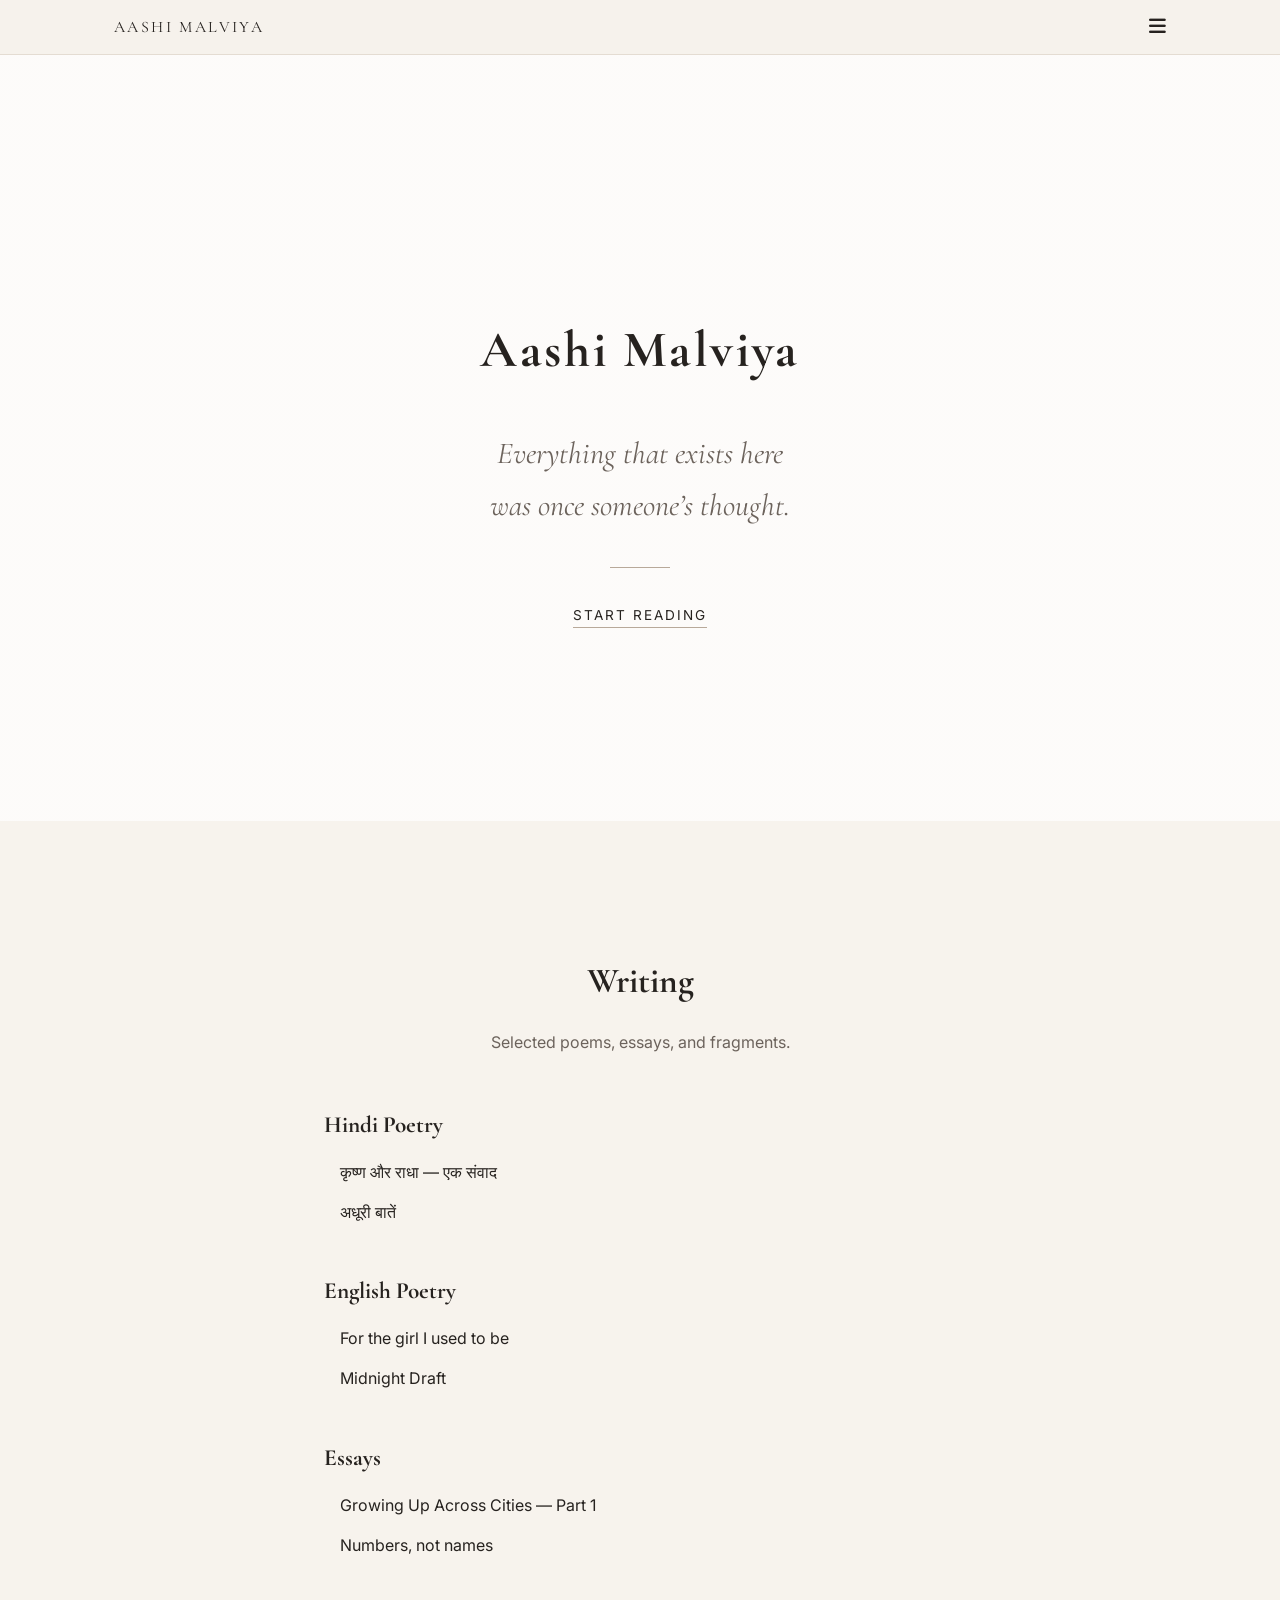
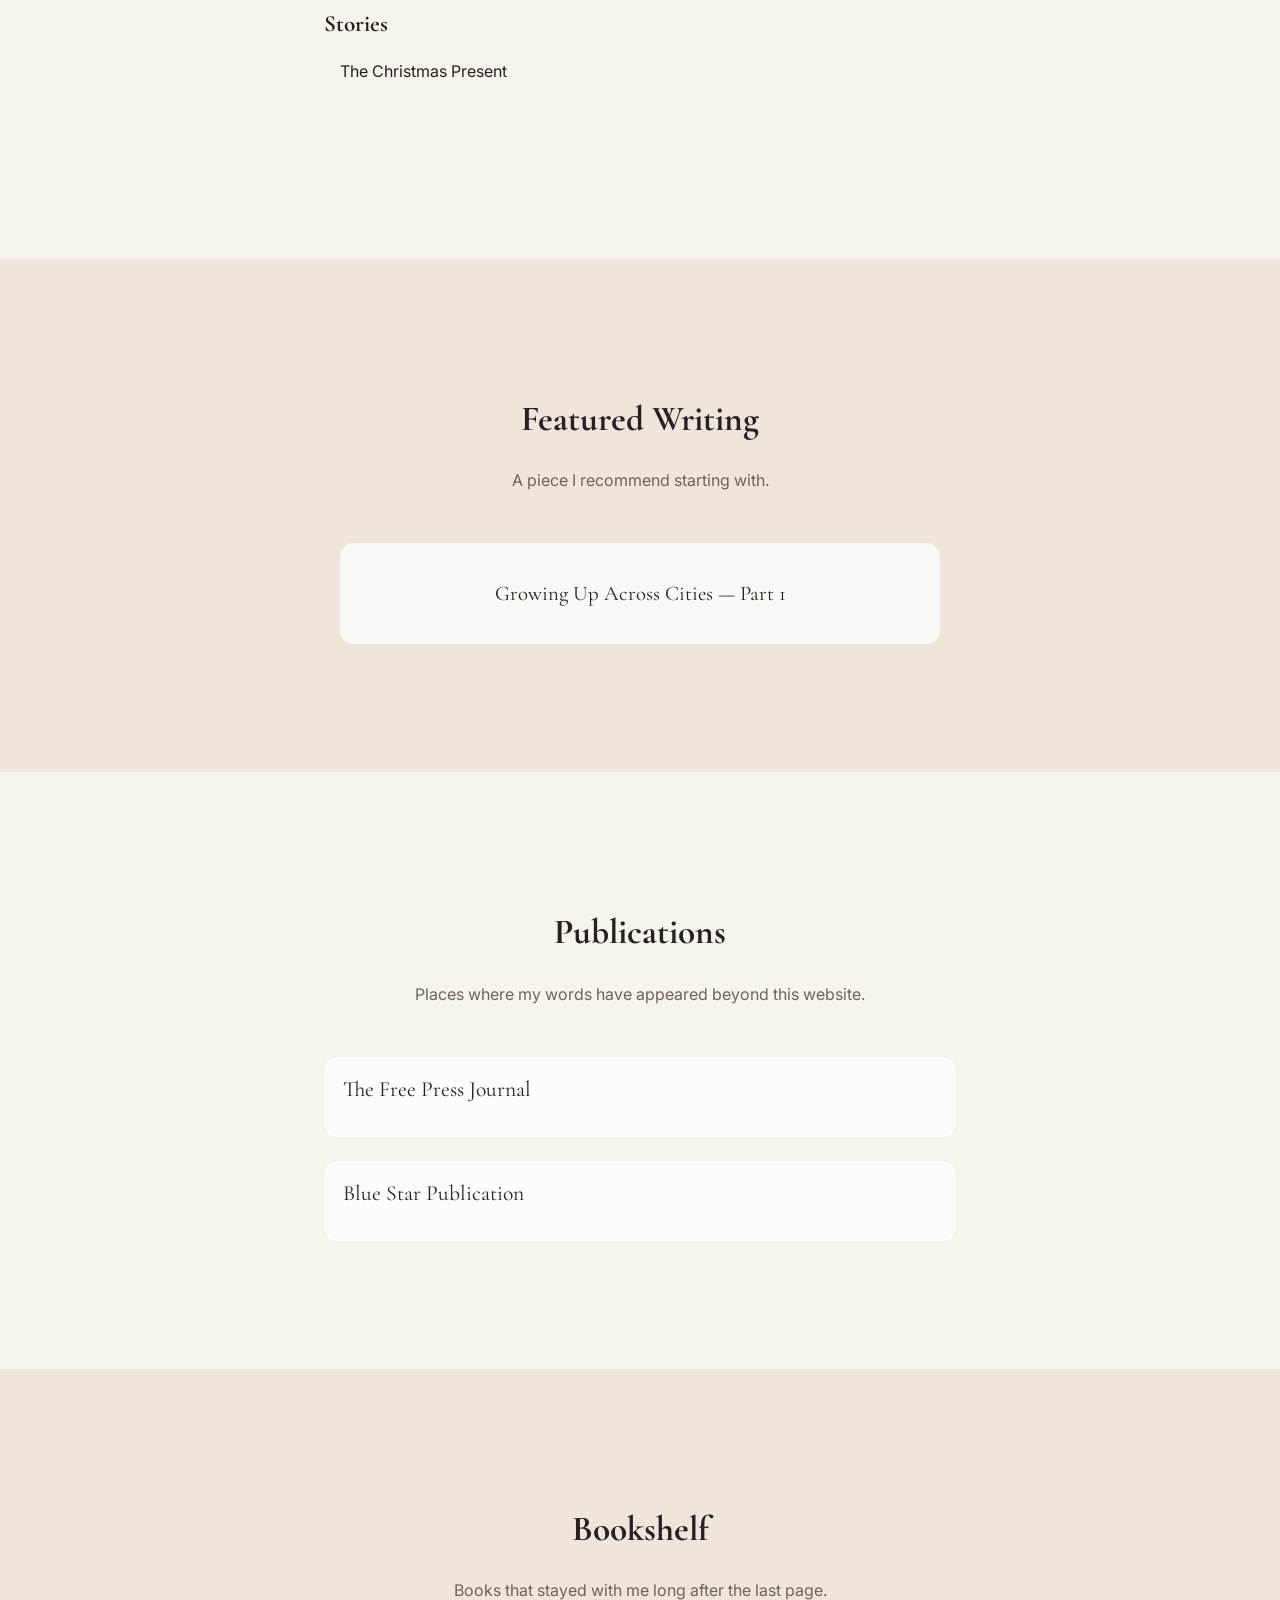
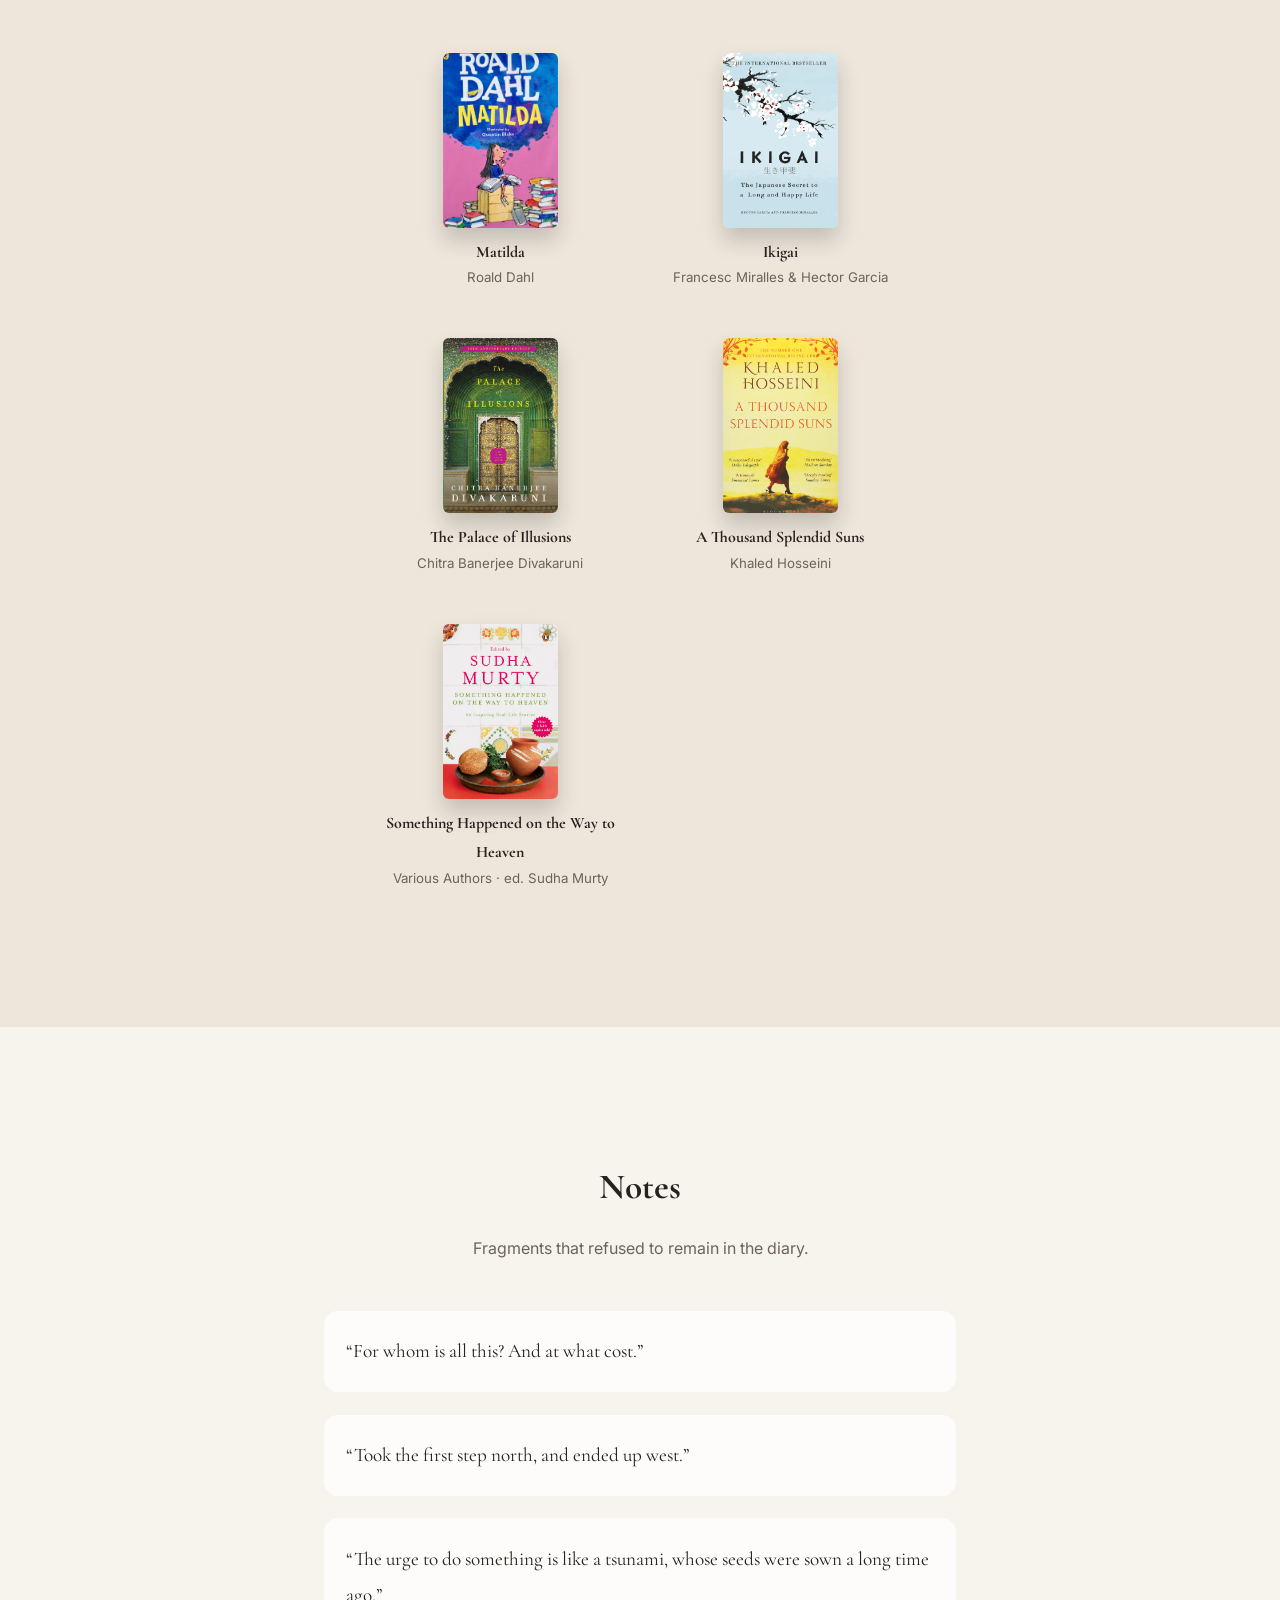
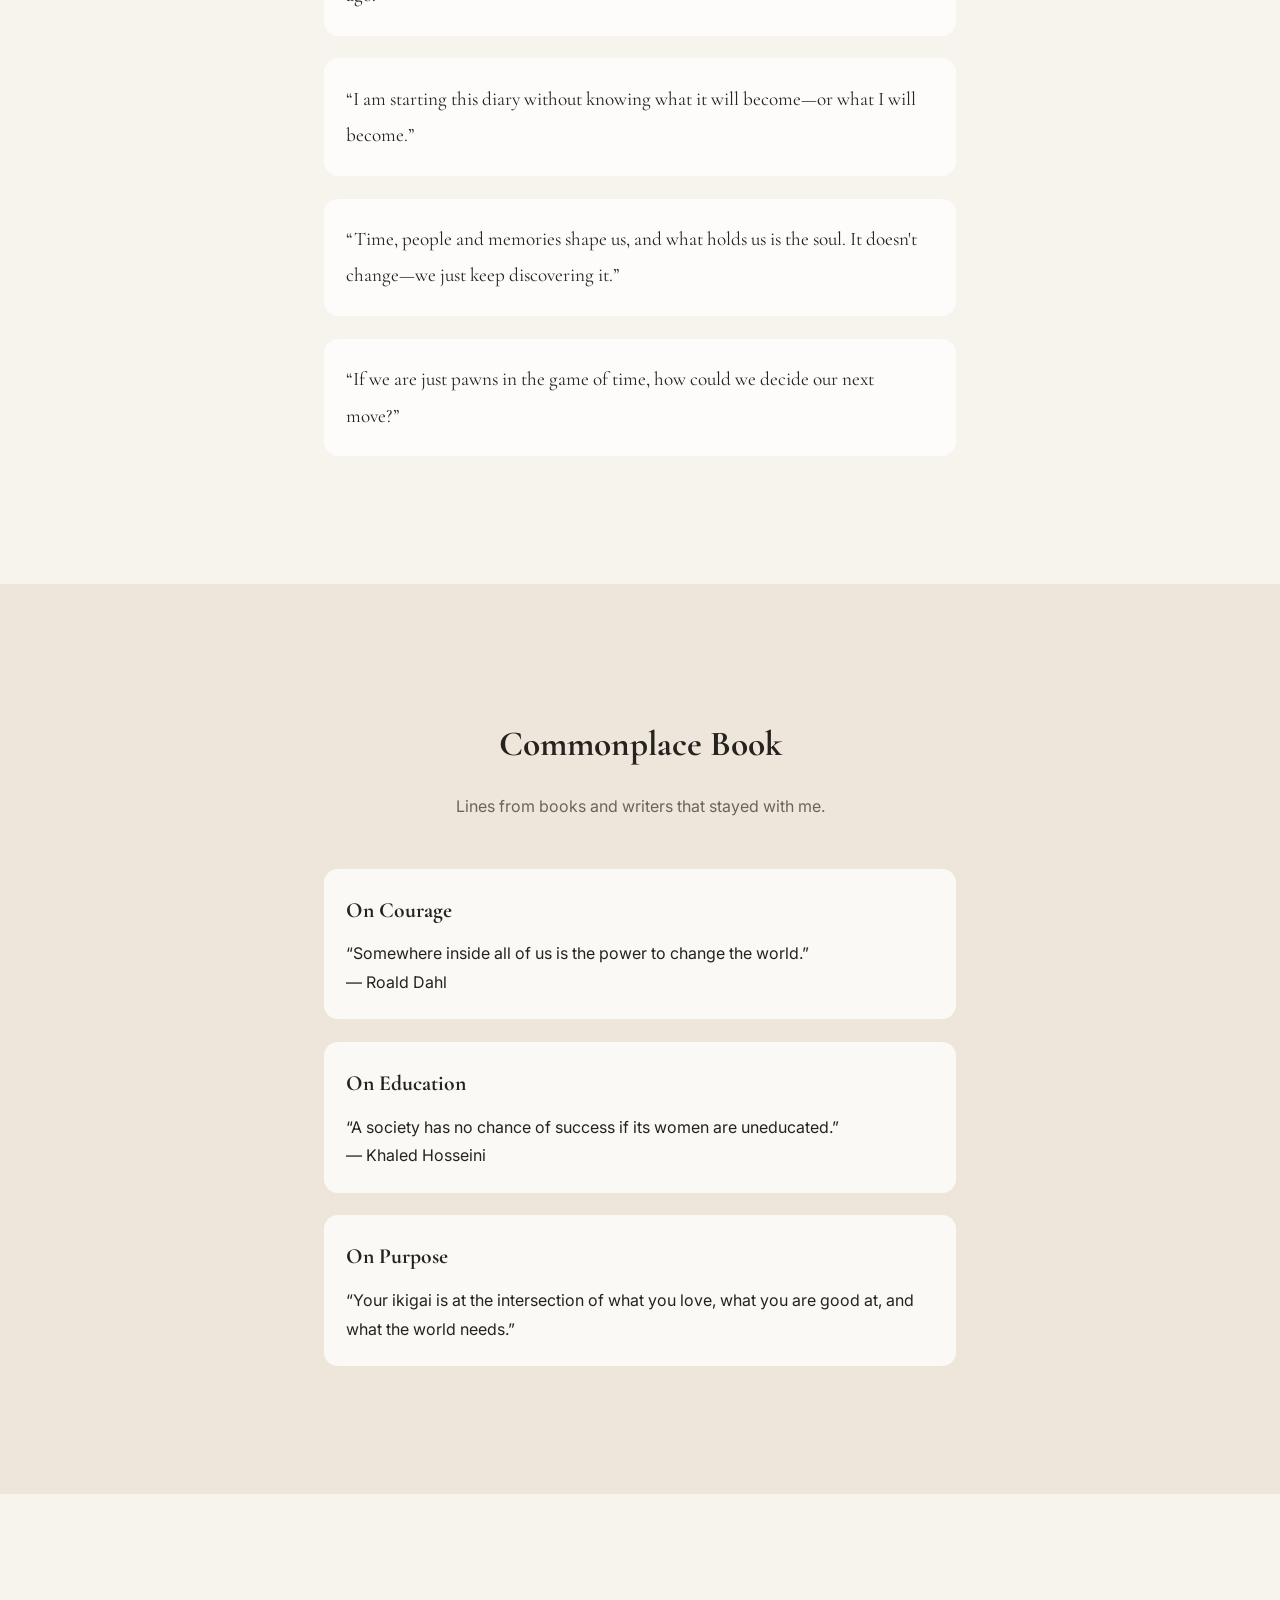
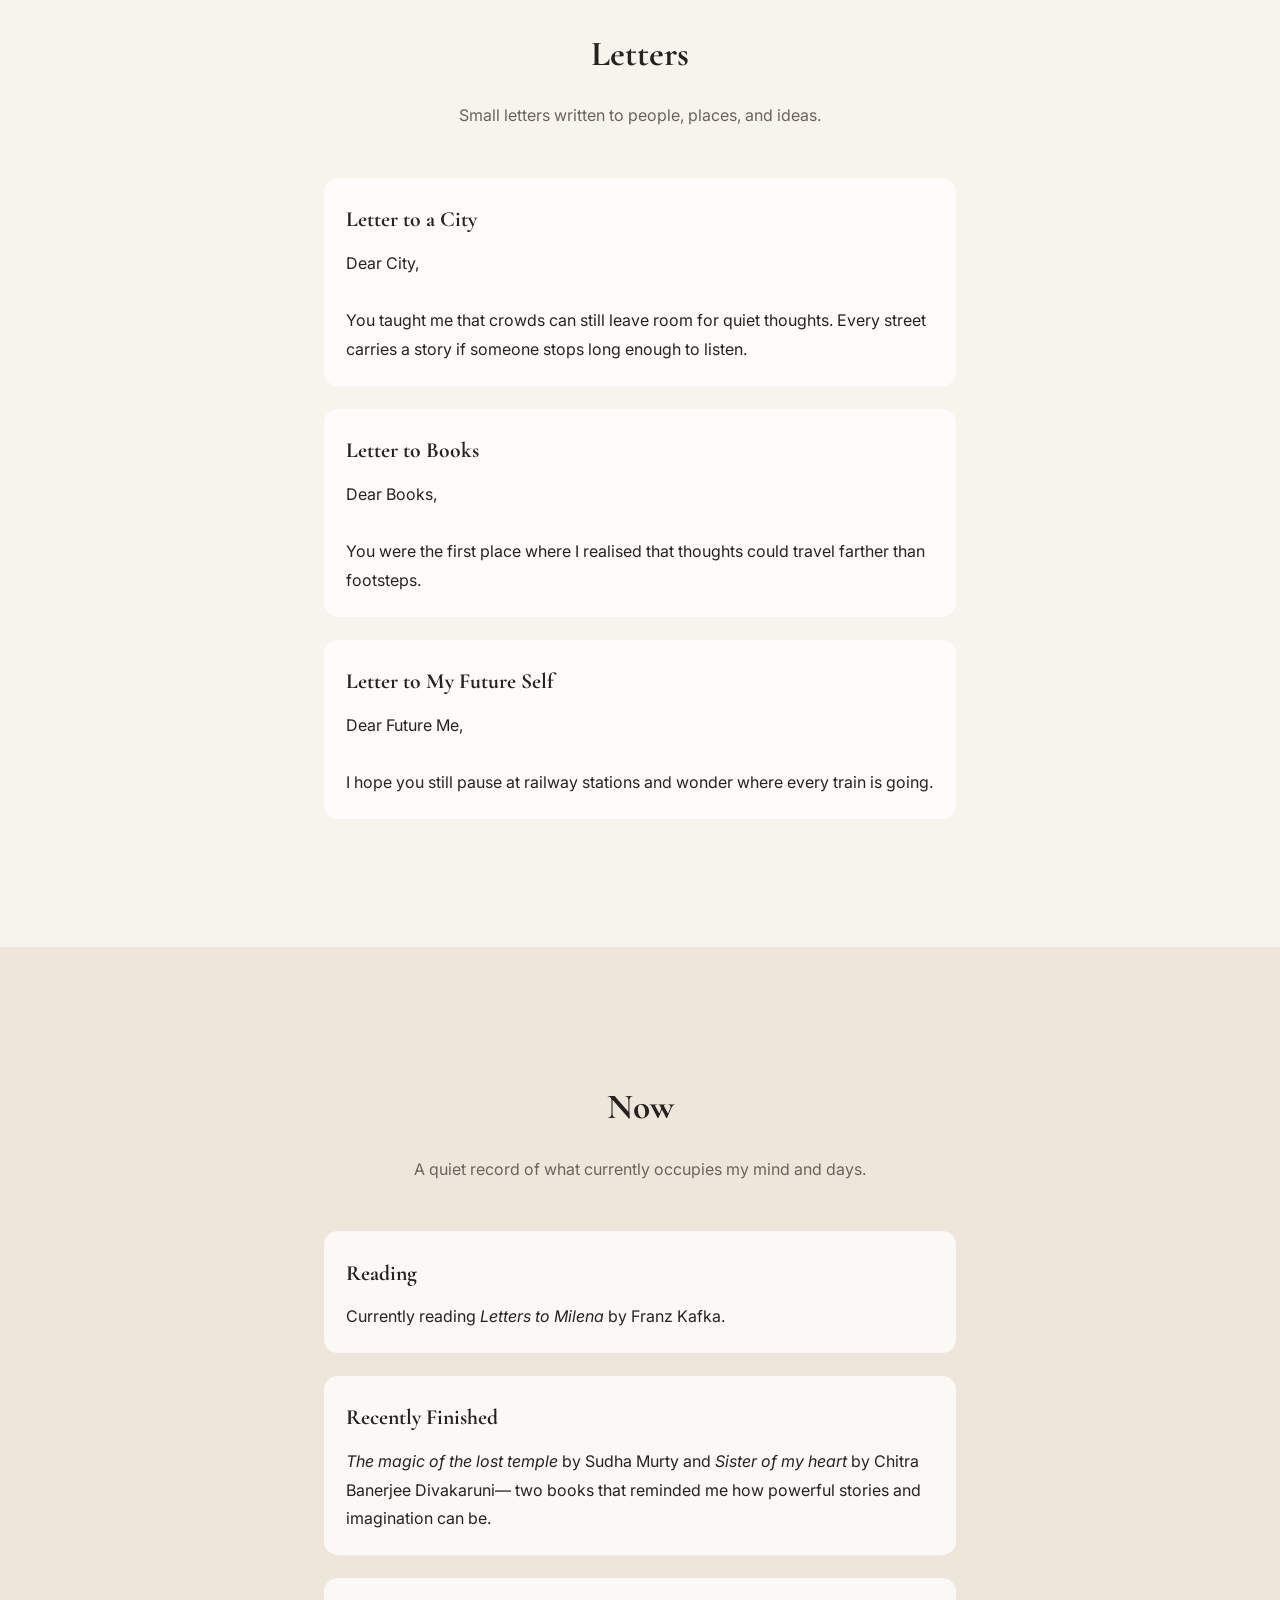
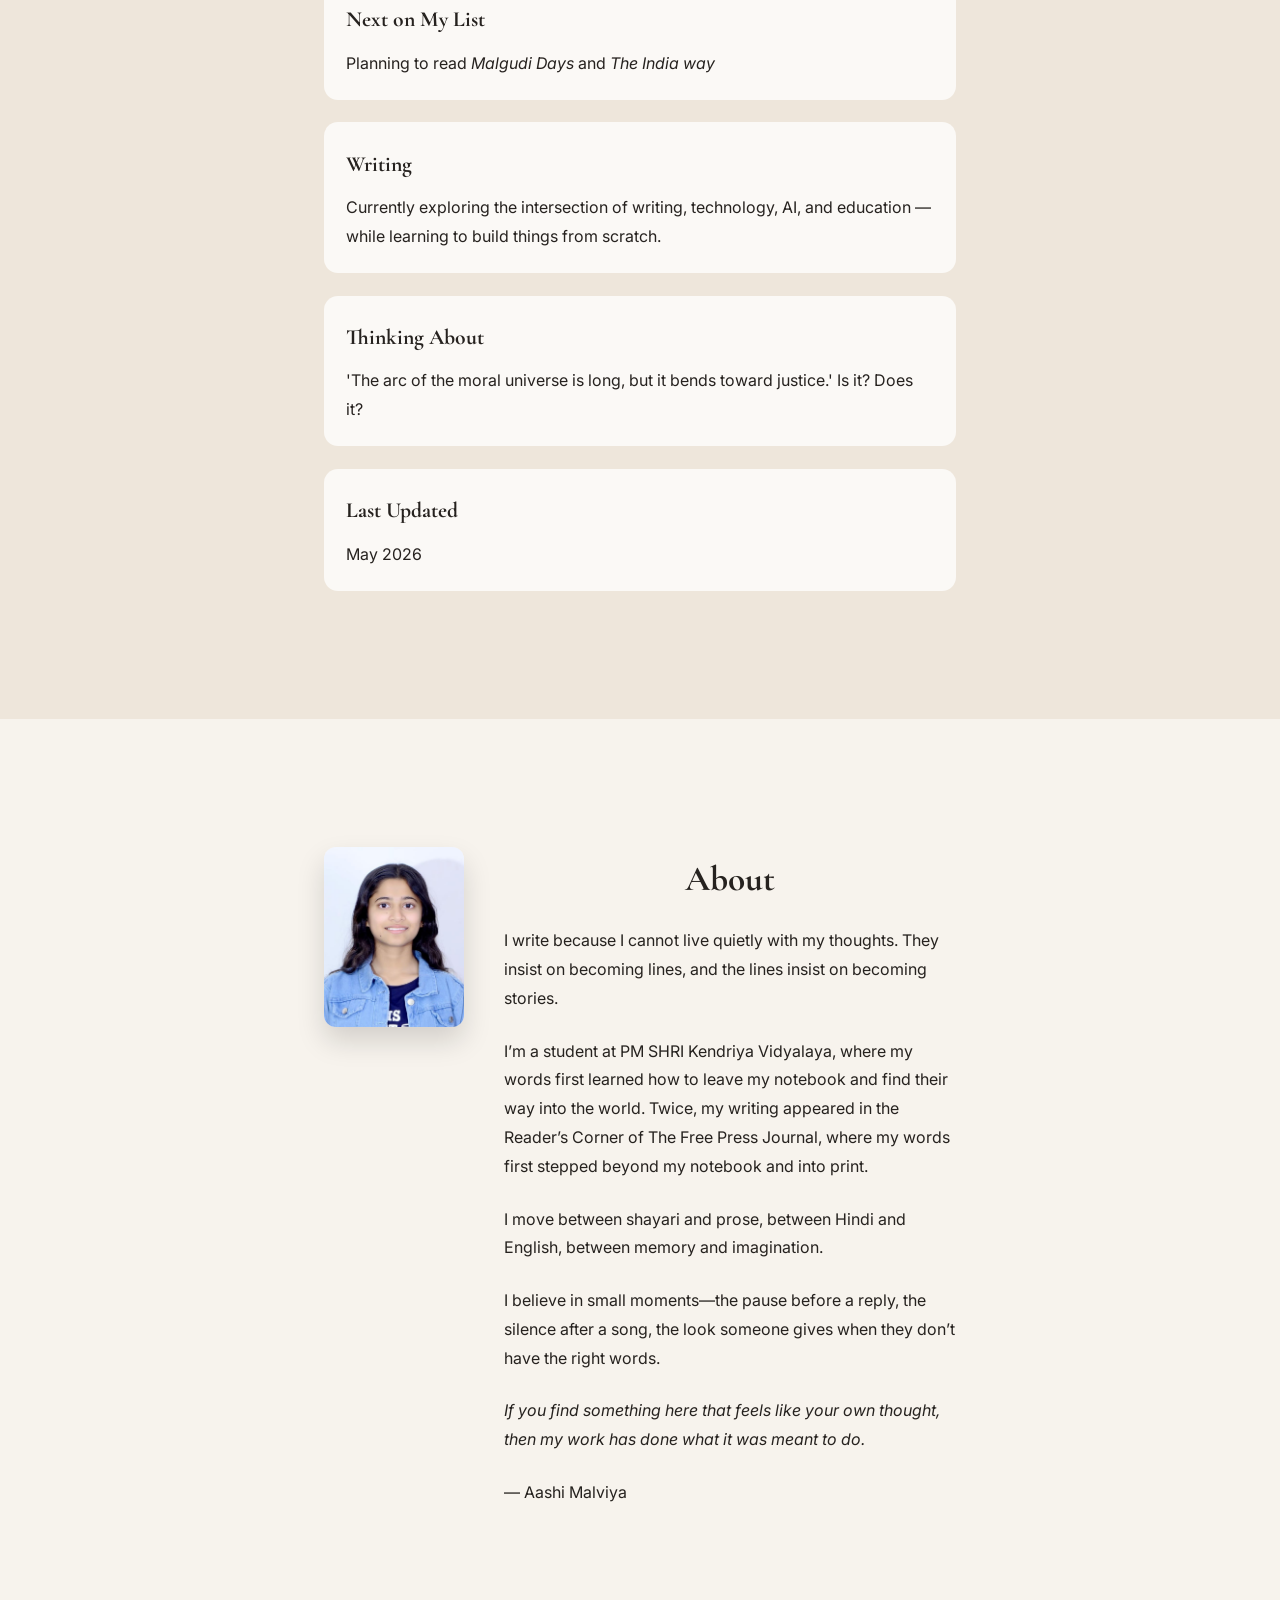
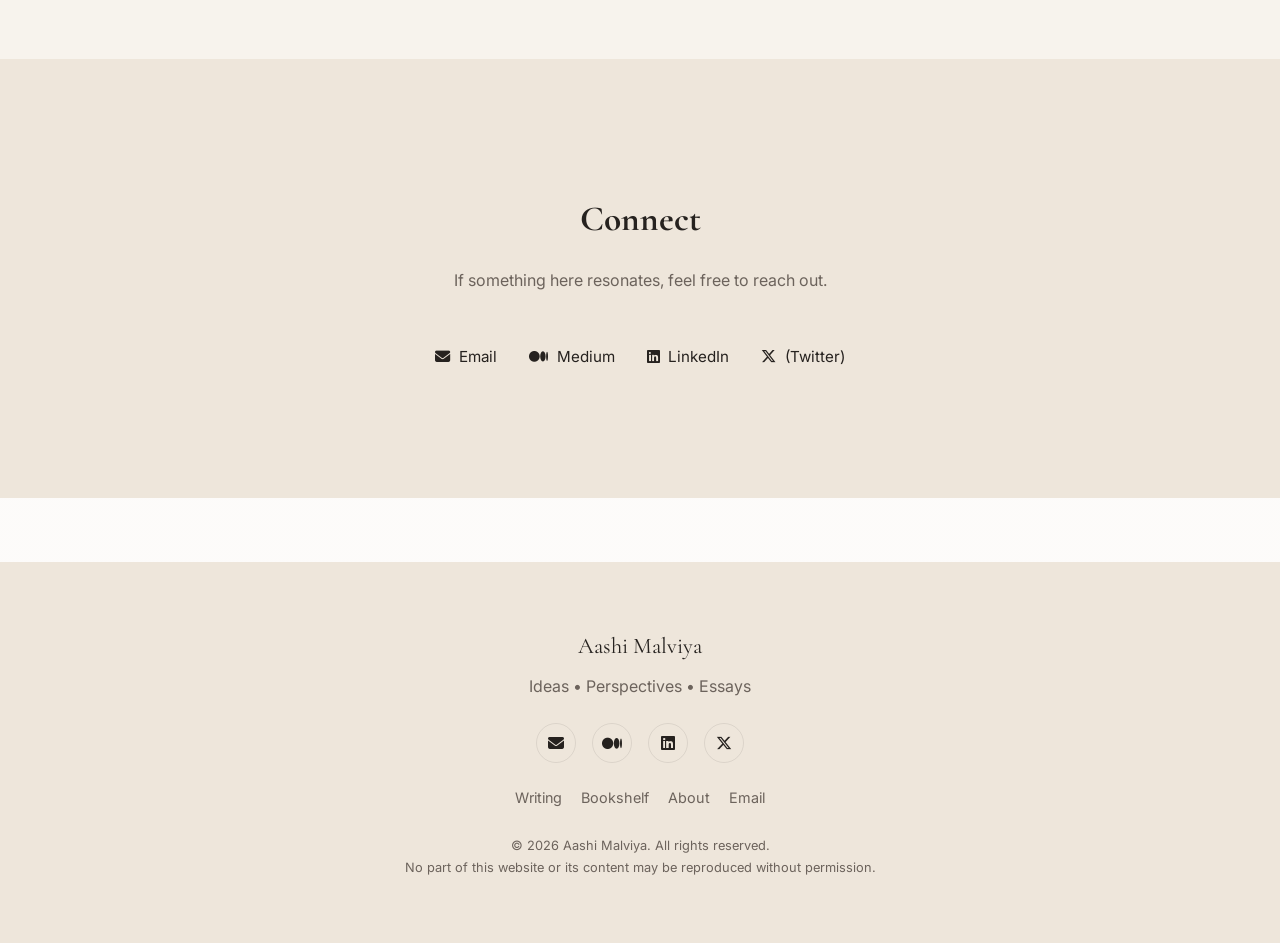
==== commit 05b8f9b4: "Update index.html" ====
--- a/index.html
+++ b/index.html
@@ -459,7 +459,7 @@
           <a href="https://www.linkedin.com/in/aashi-malviya-writes" target="_blank" rel="noopener">
             <i class="fa-brands fa-linkedin"></i> LinkedIn
            <a href="https://x.com/aashimalviyawrites" target="_blank" rel="noopener">
-  <i class="fa-brands fa-x-twitter"></i> X (Twitter)
+  <i class="fa-brands fa-x-twitter"></i>(Twitter)
 </a>
           </a>
         </div>
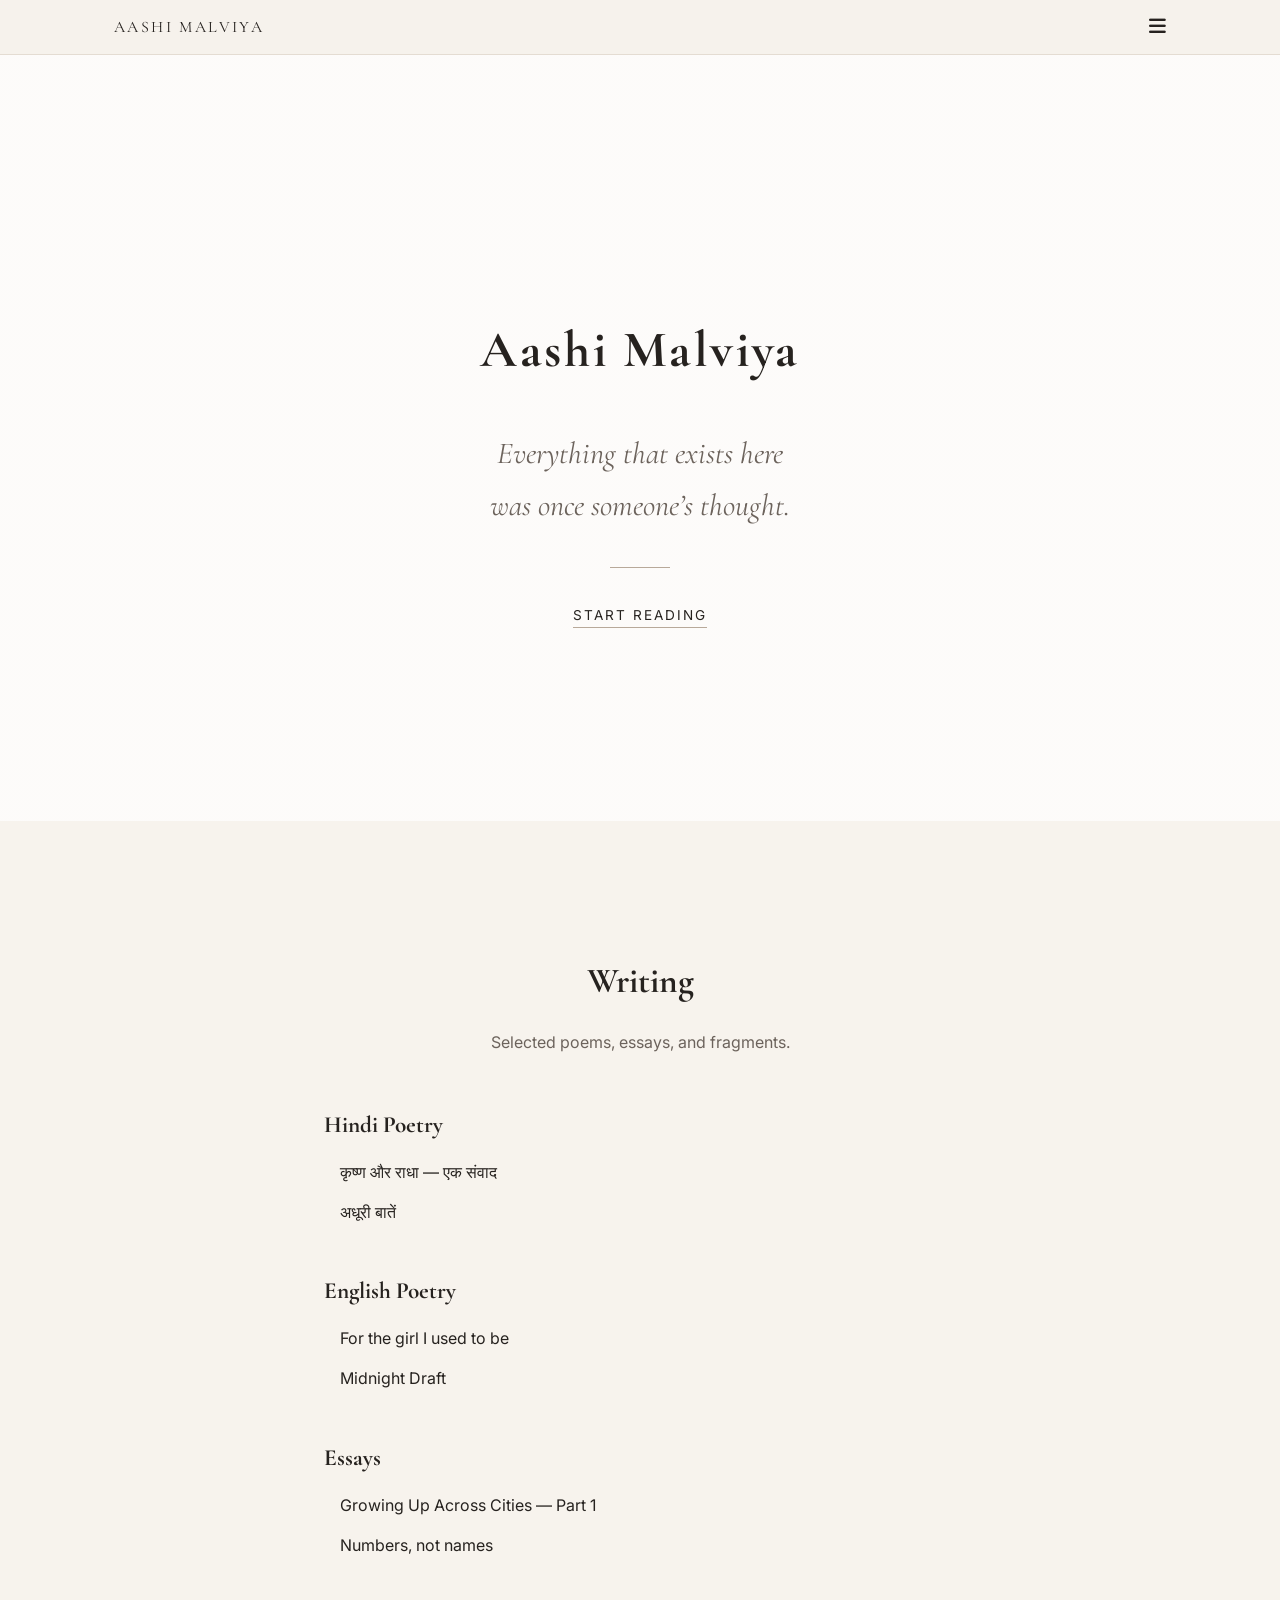
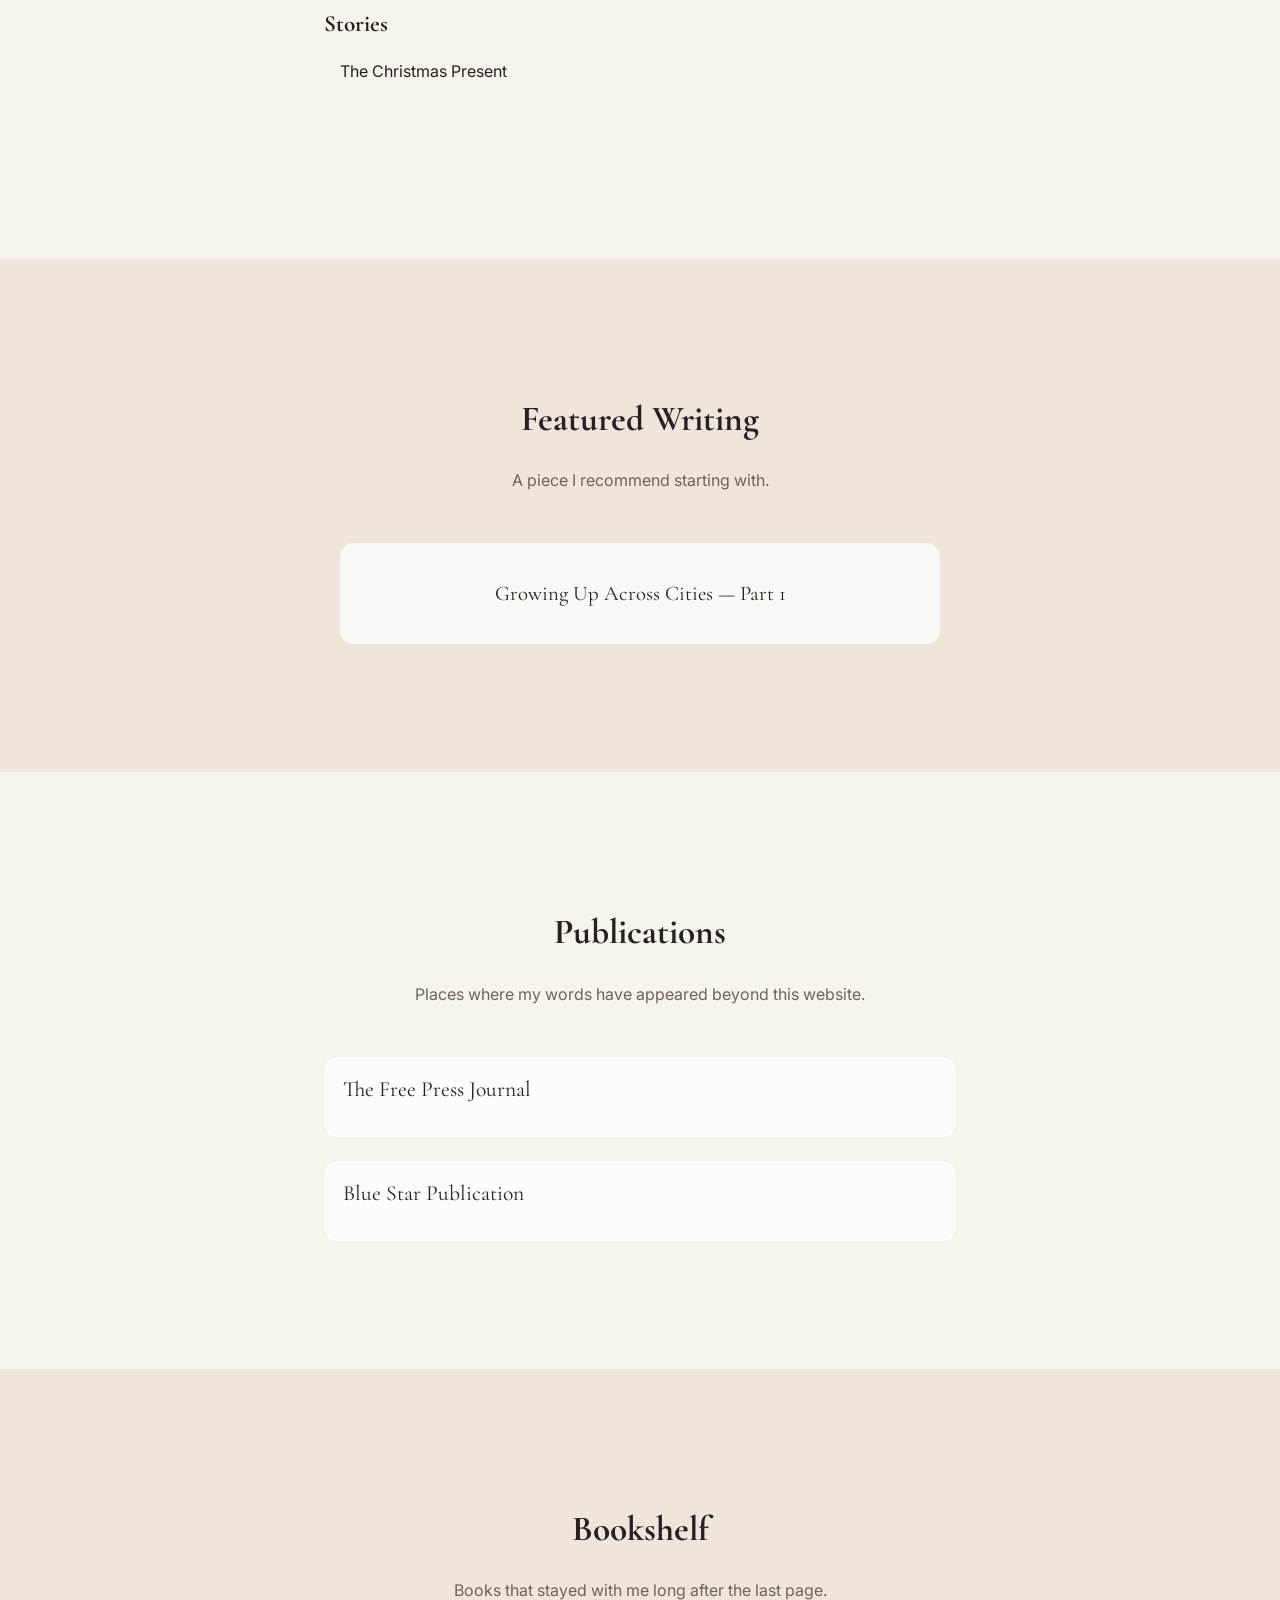
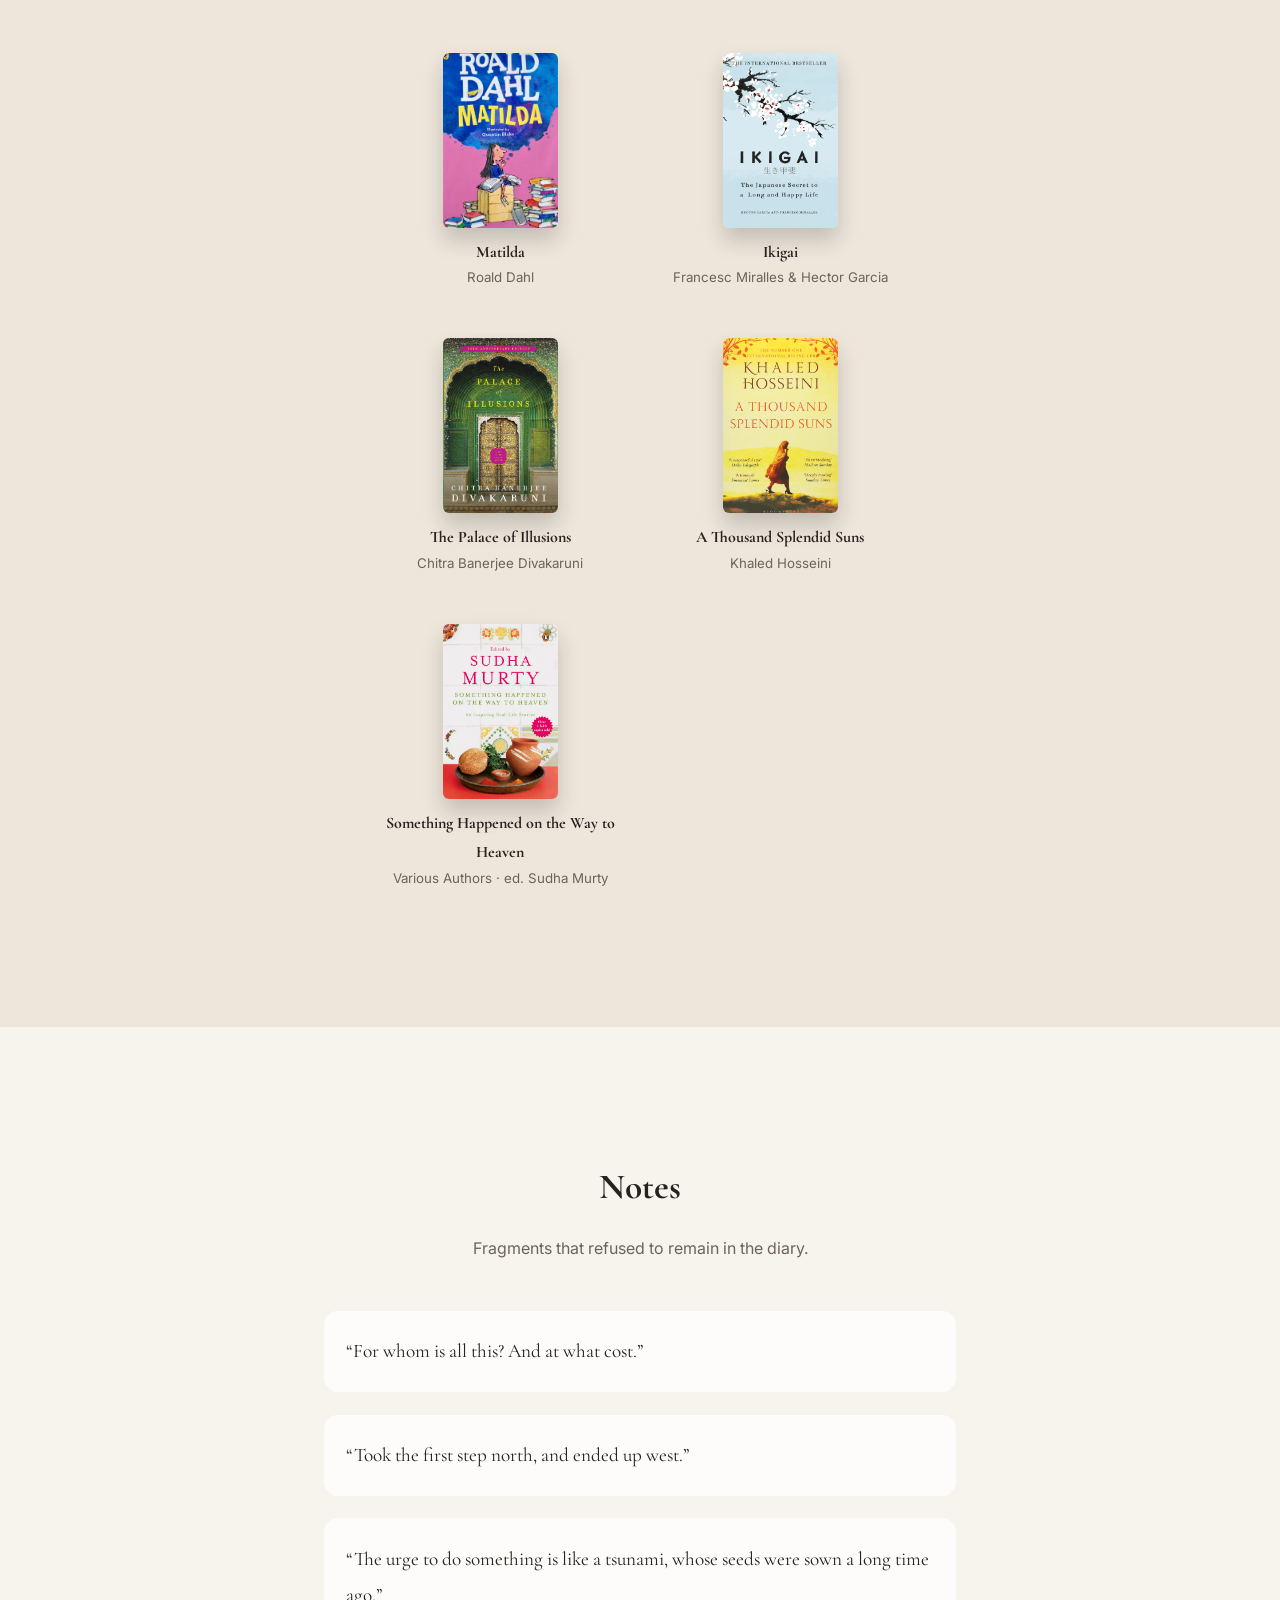
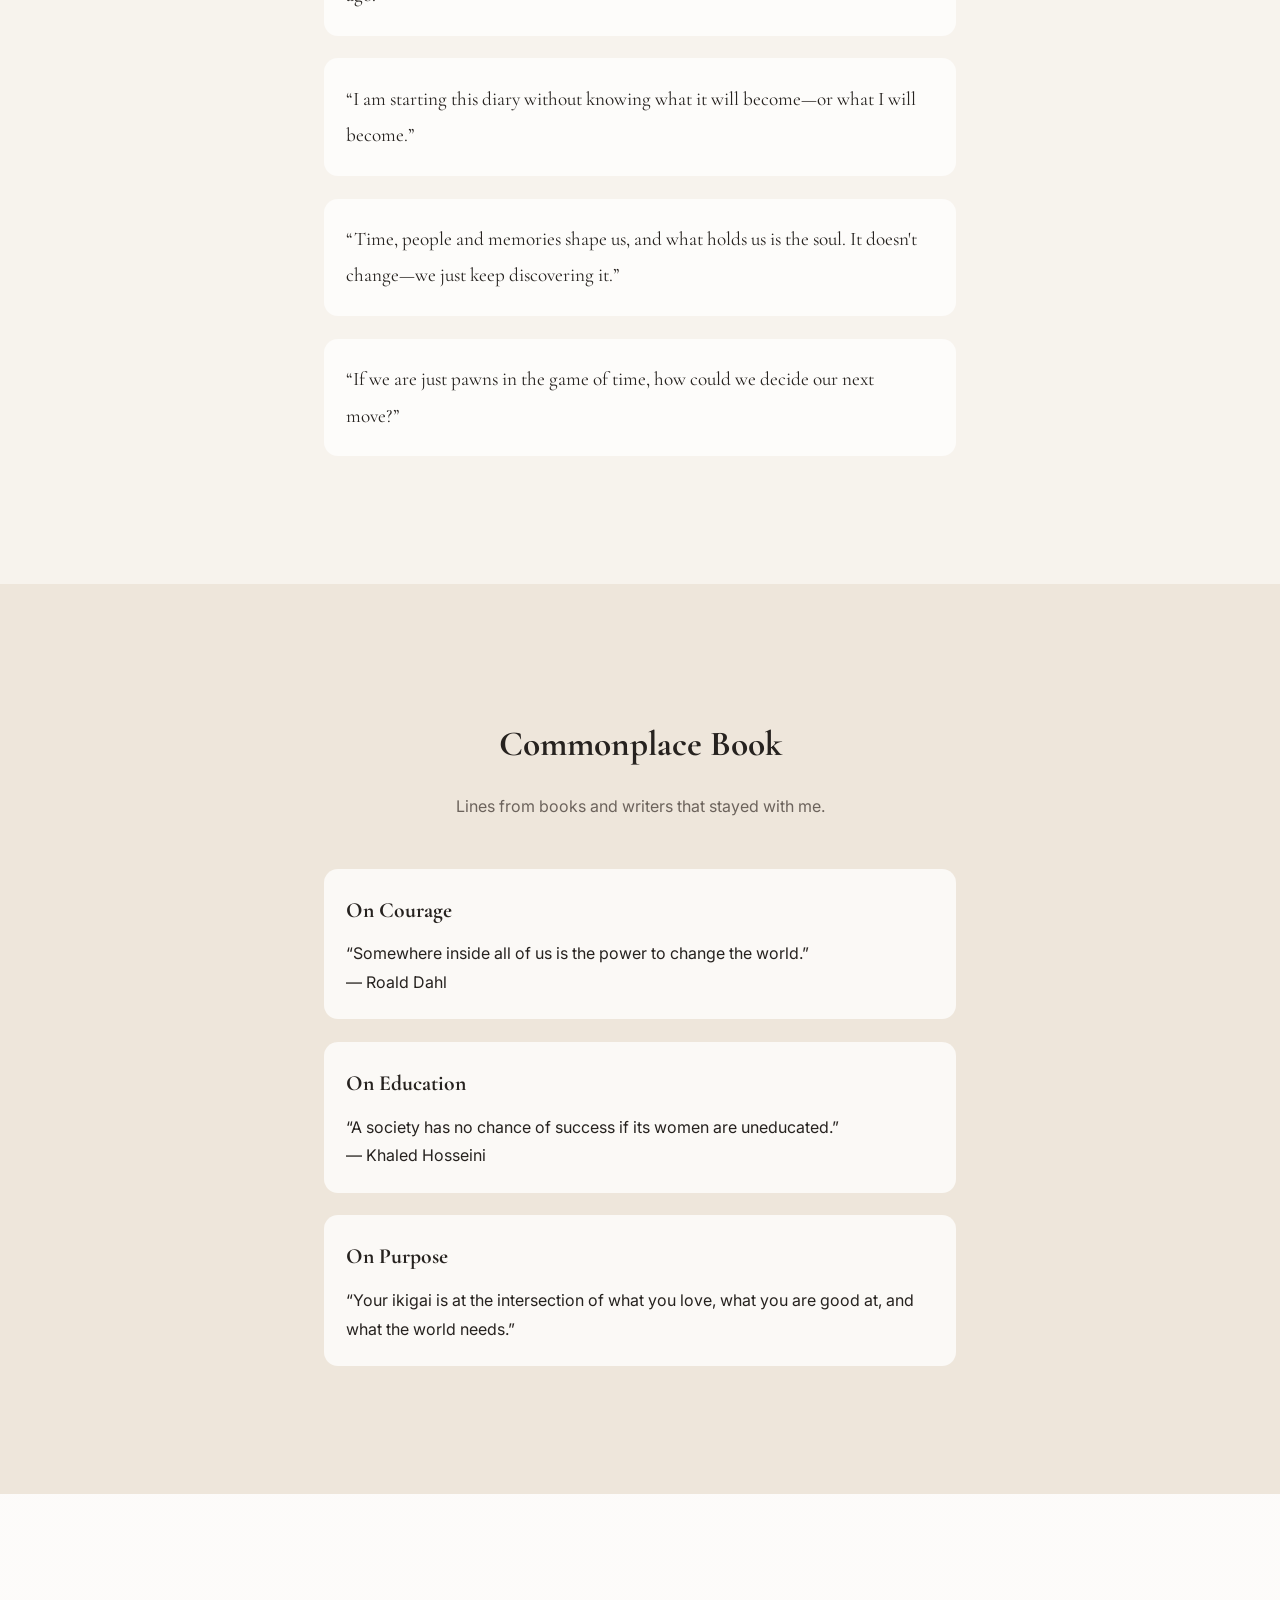
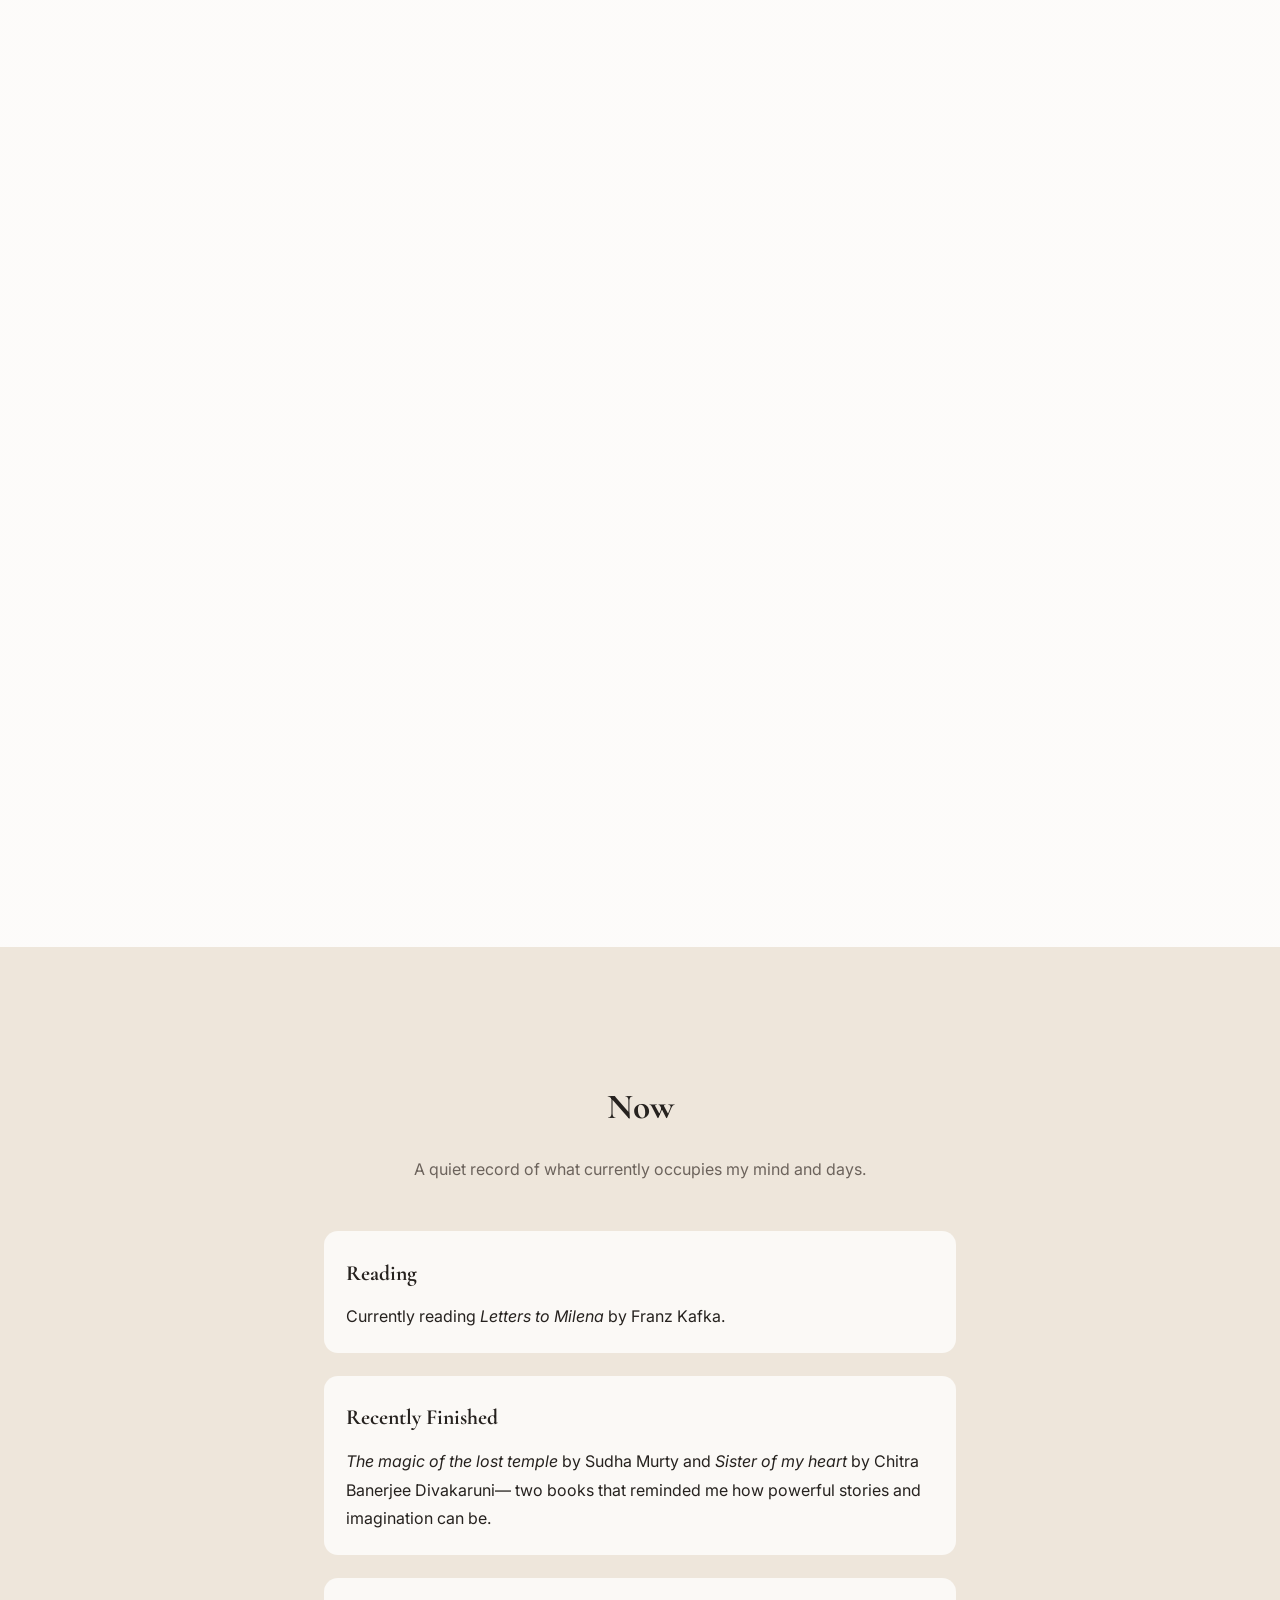
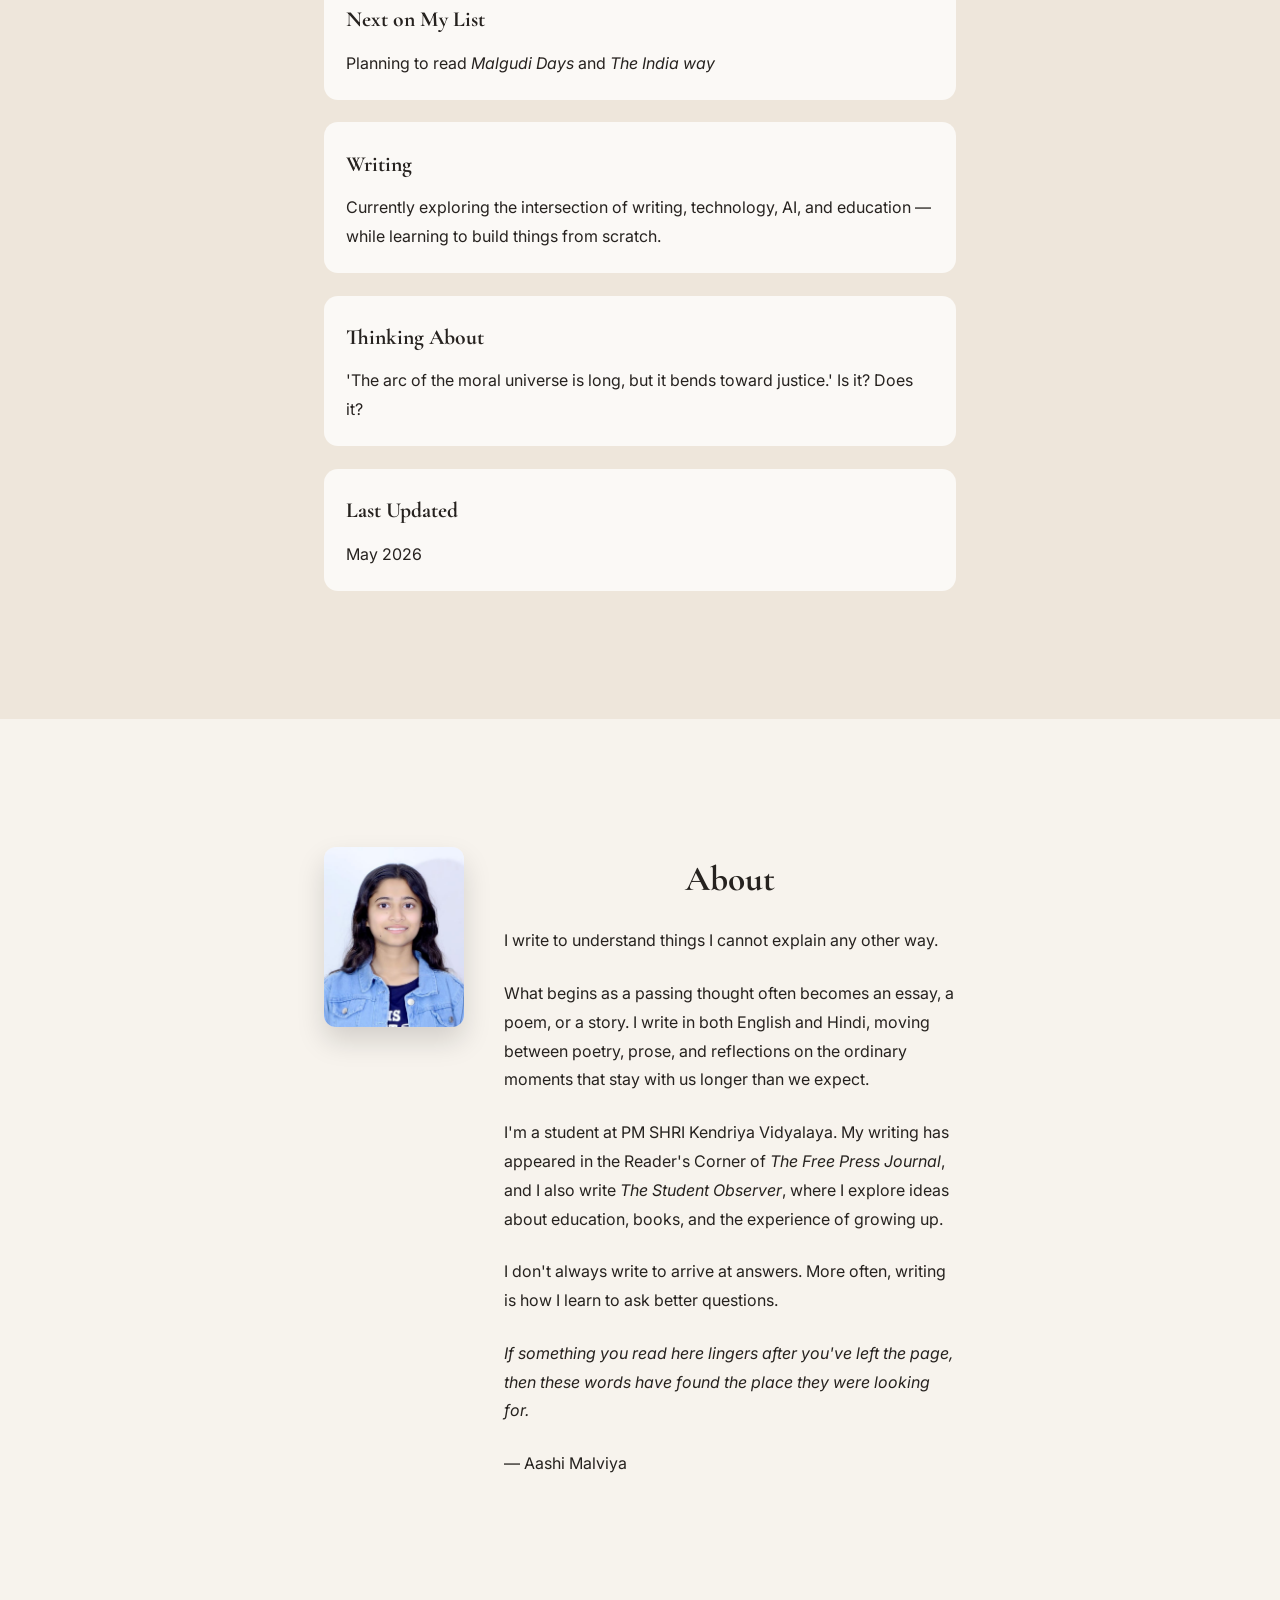
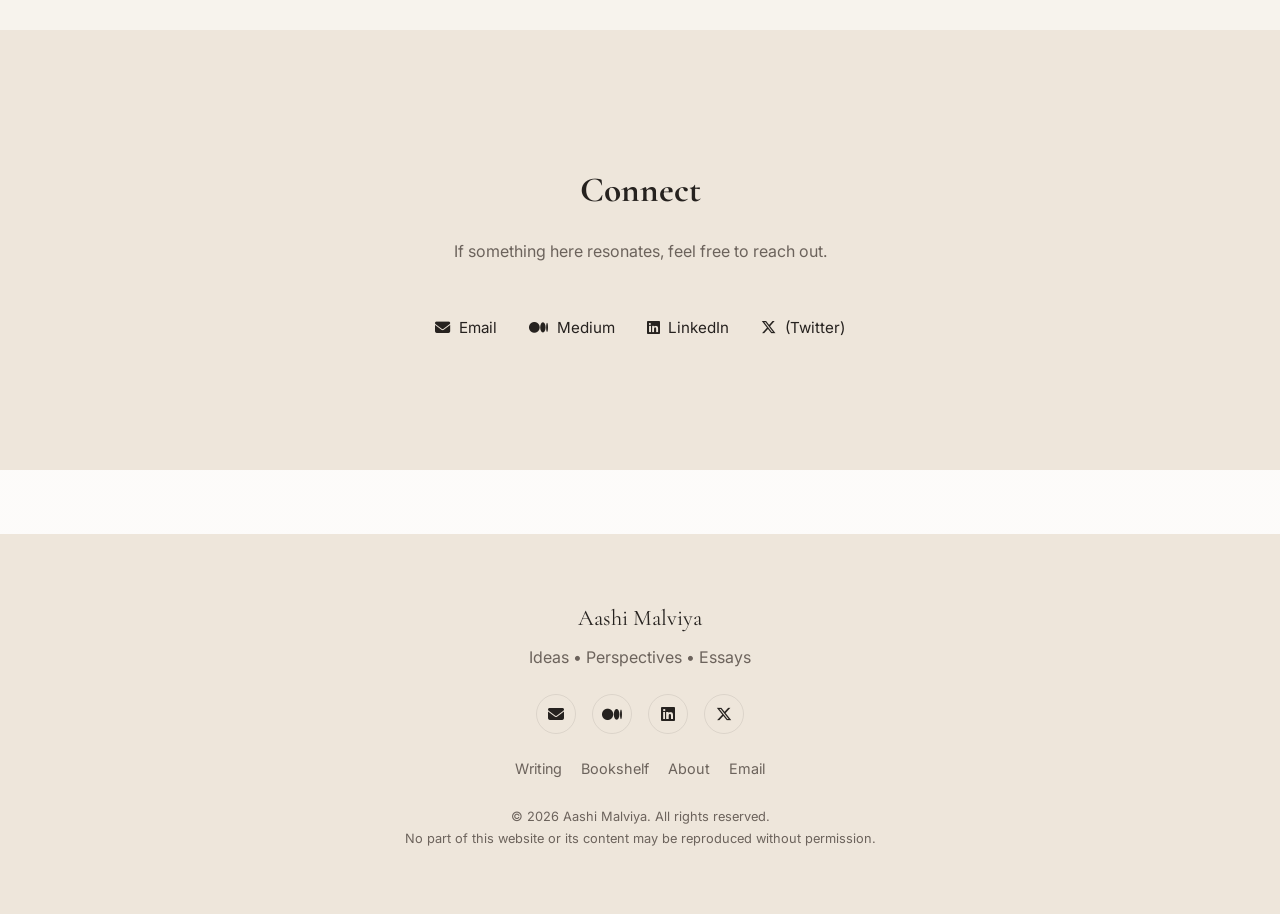
==== commit c109d5b8: "Update index.html" ====
--- a/index.html
+++ b/index.html
@@ -433,15 +433,21 @@
         <div class="about-photo">
           <img src="aashi.jpg" alt="Portrait of writer Aashi Malviya" loading="lazy">
         </div>
-        <div class="about-text">
-          <h2>About</h2>
-          <p>I write because I cannot live quietly with my thoughts. They insist on becoming lines, and the lines insist on becoming stories.</p>
-          <p>I’m a student at PM SHRI Kendriya Vidyalaya, where my words first learned how to leave my notebook and find their way into the world. Twice, my writing appeared in the Reader’s Corner of The Free Press Journal, where my words first stepped beyond my notebook and into print.</p>
-          <p>I move between shayari and prose, between Hindi and English, between memory and imagination.</p>
-          <p>I believe in small moments—the pause before a reply, the silence after a song, the look someone gives when they don’t have the right words.</p>
-          <p class="closing-line">If you find something here that feels like your own thought, then my work has done what it was meant to do.</p>
-          <p>— Aashi Malviya</p>
-        </div>
+     <div class="about-text">
+  <h2>About</h2>
+
+  <p>I write to understand things I cannot explain any other way.</p>
+
+  <p>What begins as a passing thought often becomes an essay, a poem, or a story. I write in both English and Hindi, moving between poetry, prose, and reflections on the ordinary moments that stay with us longer than we expect.</p>
+
+  <p>I'm a student at PM SHRI Kendriya Vidyalaya. My writing has appeared in the Reader's Corner of <em>The Free Press Journal</em>, and I also write <em>The Student Observer</em>, where I explore ideas about education, books, and the experience of growing up.</p>
+
+  <p>I don't always write to arrive at answers. More often, writing is how I learn to ask better questions.</p>
+
+  <p class="closing-line">If something you read here lingers after you've left the page, then these words have found the place they were looking for.</p>
+
+  <p>— Aashi Malviya</p>
+</div>
       </div>
     </section>
 
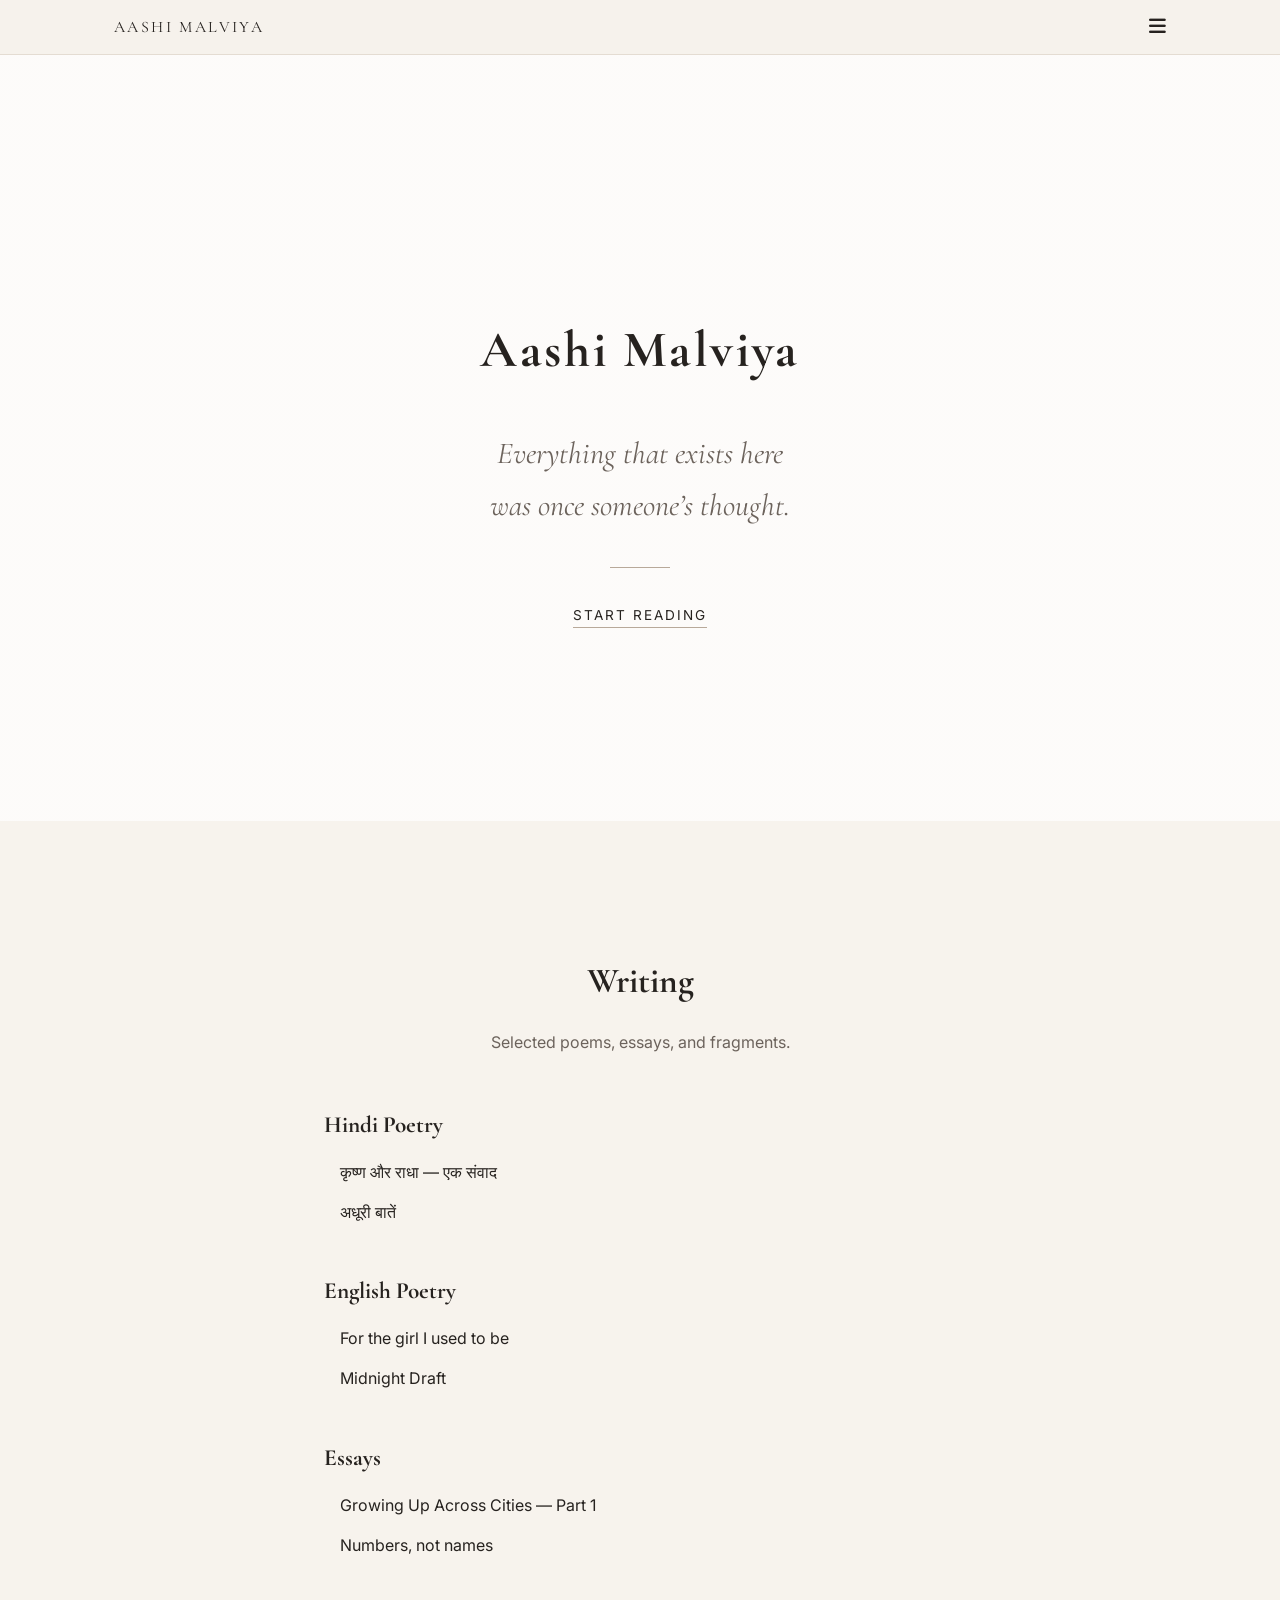
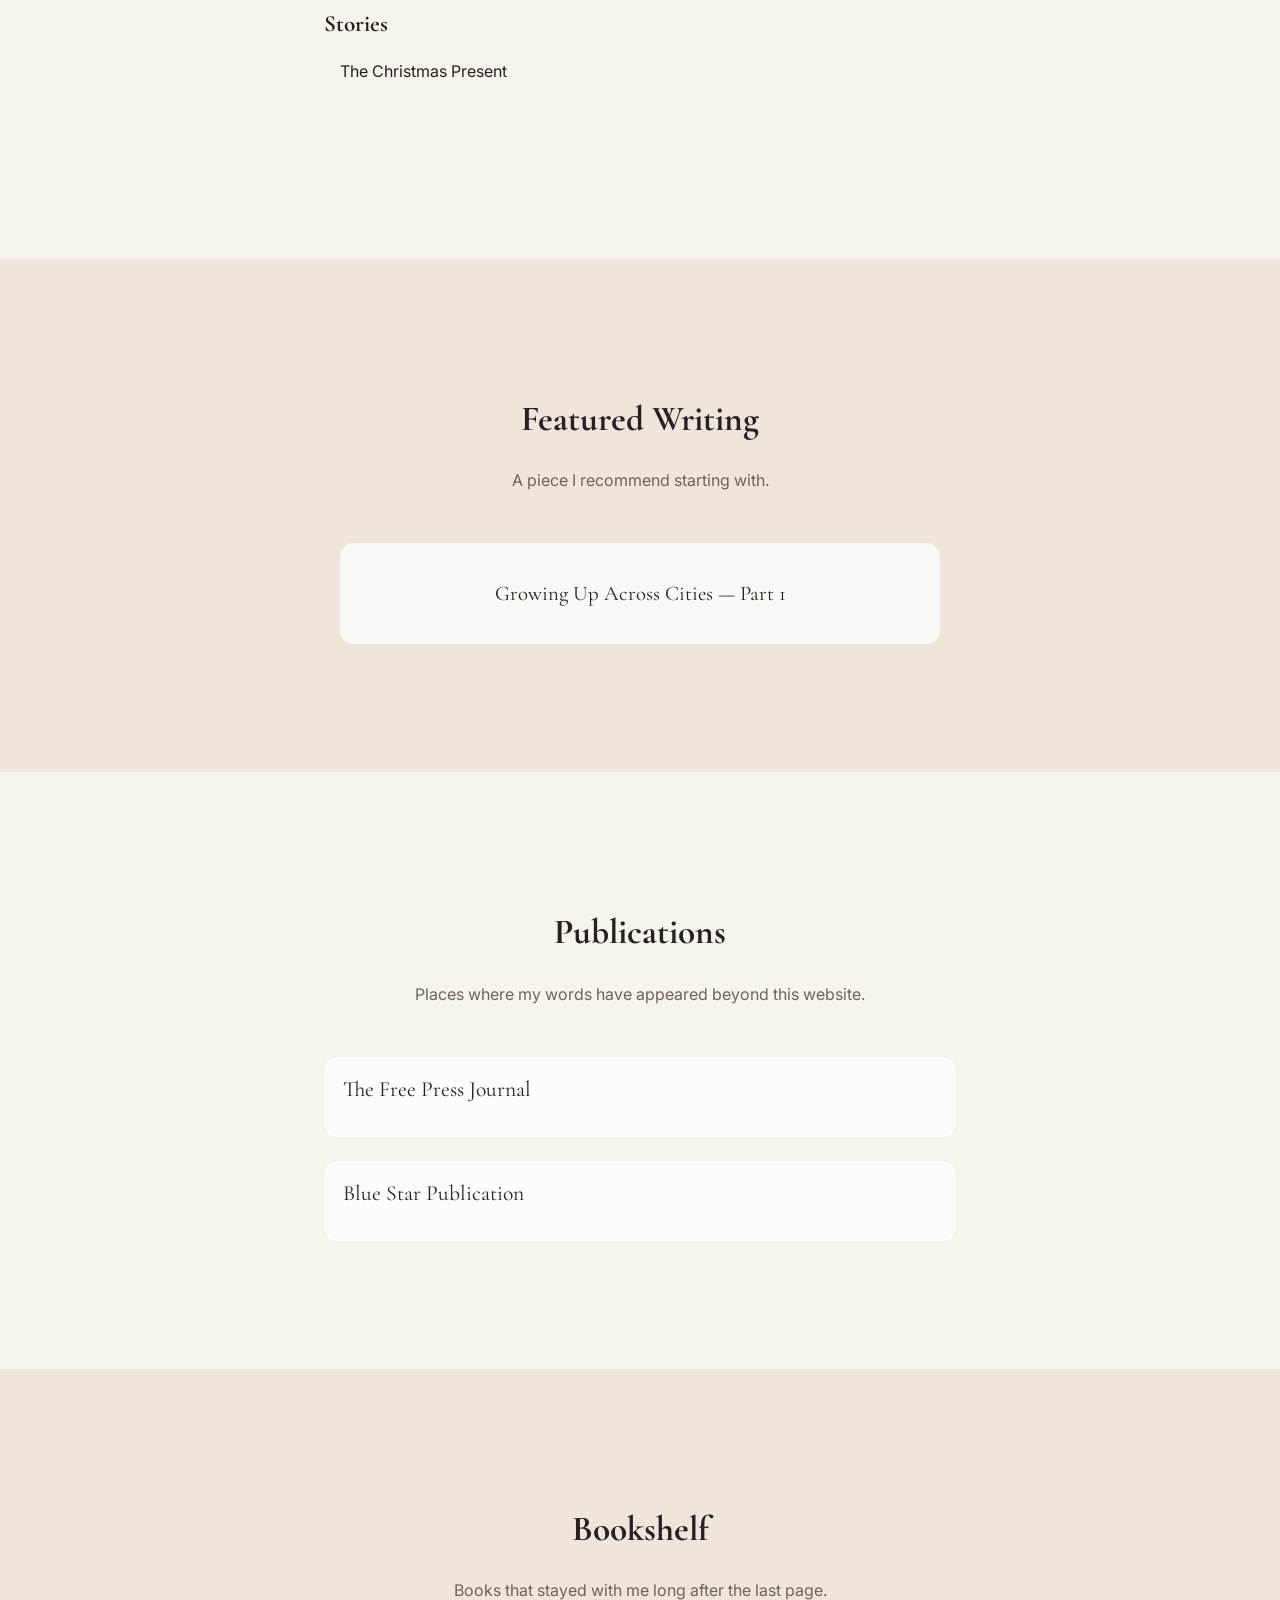
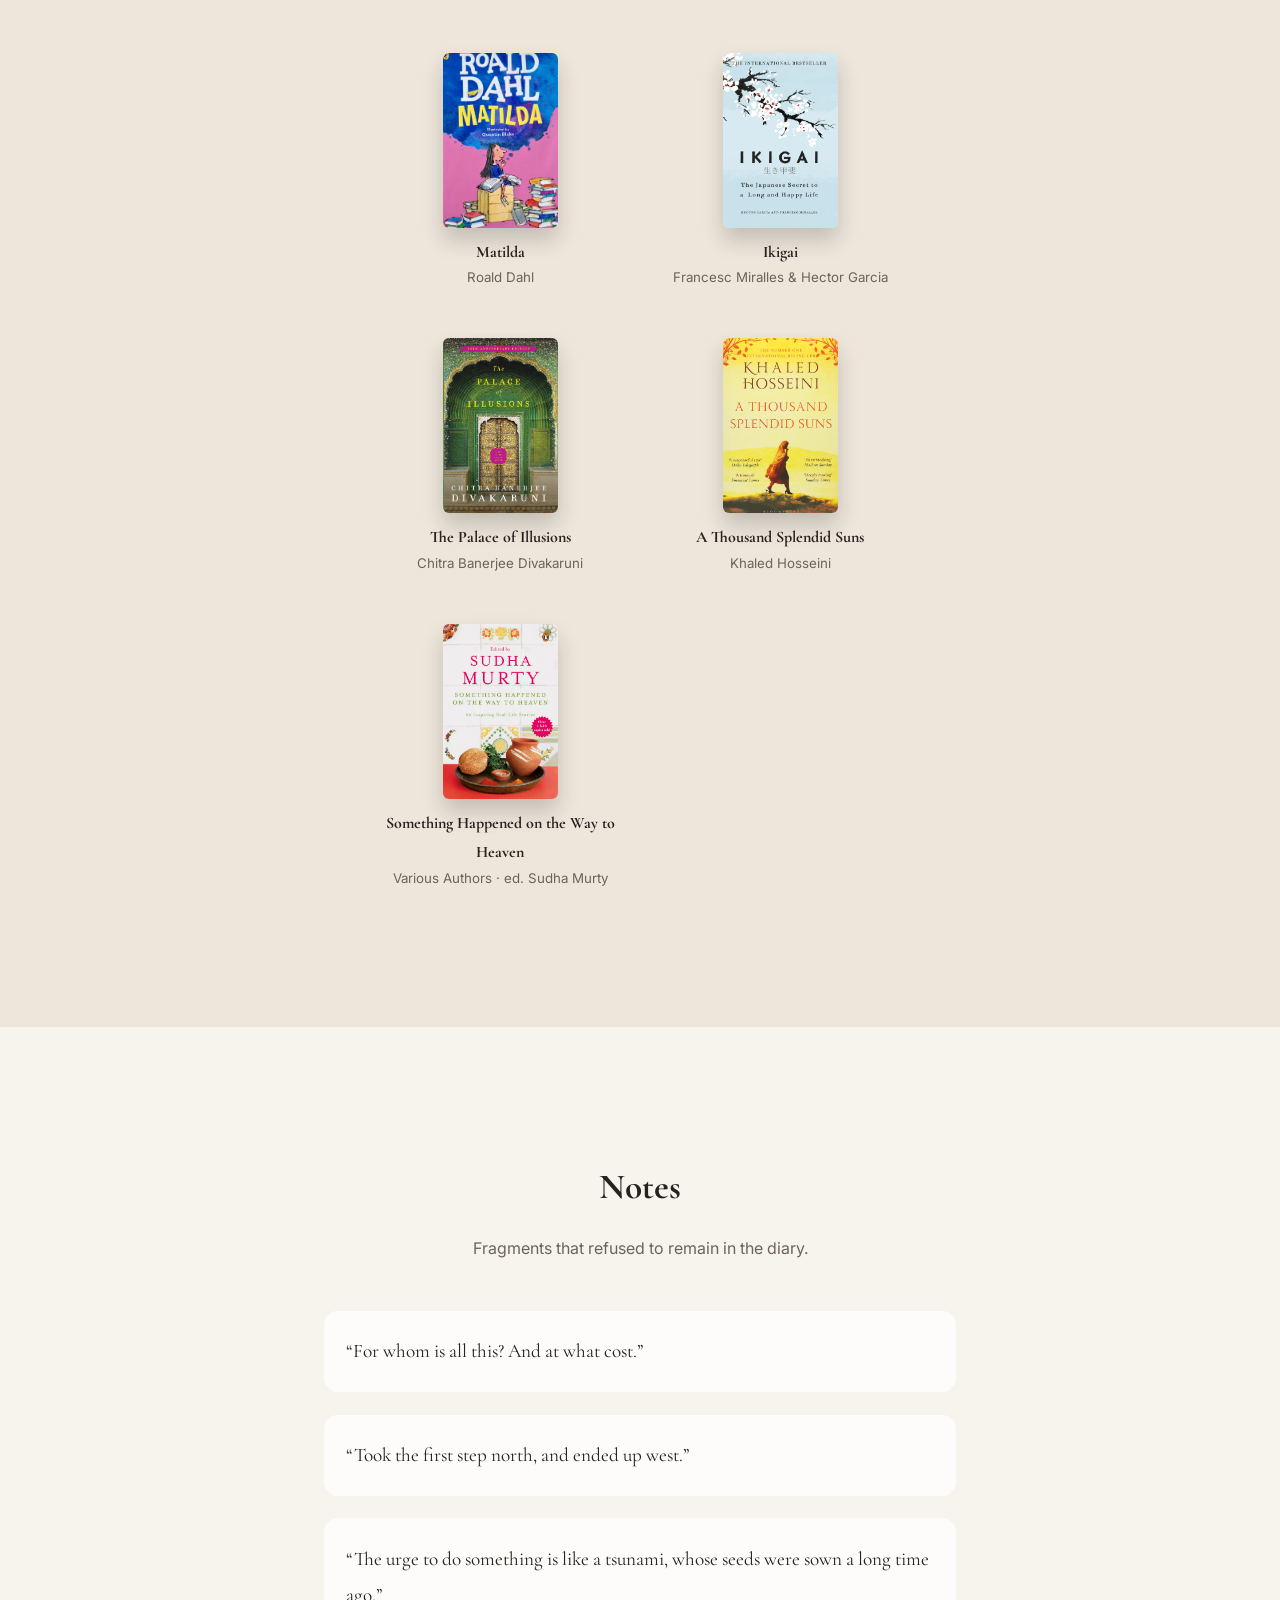
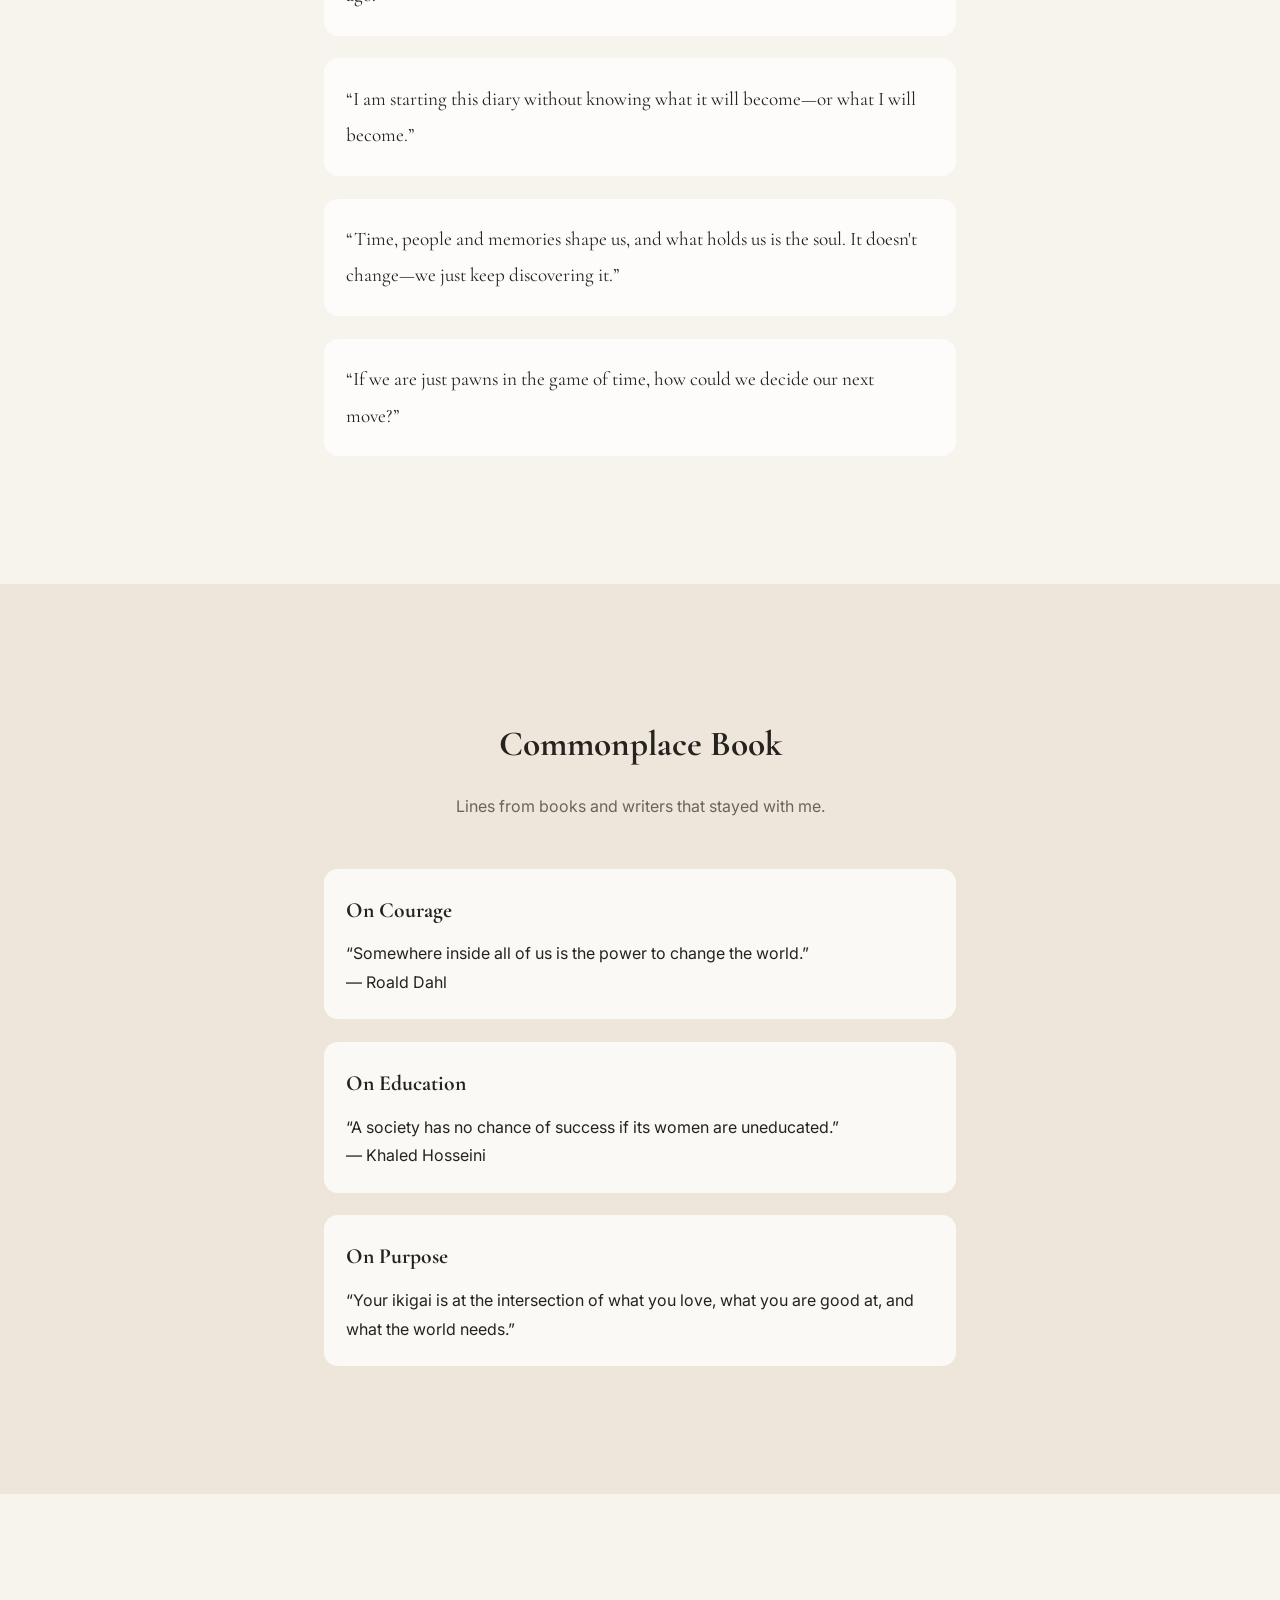
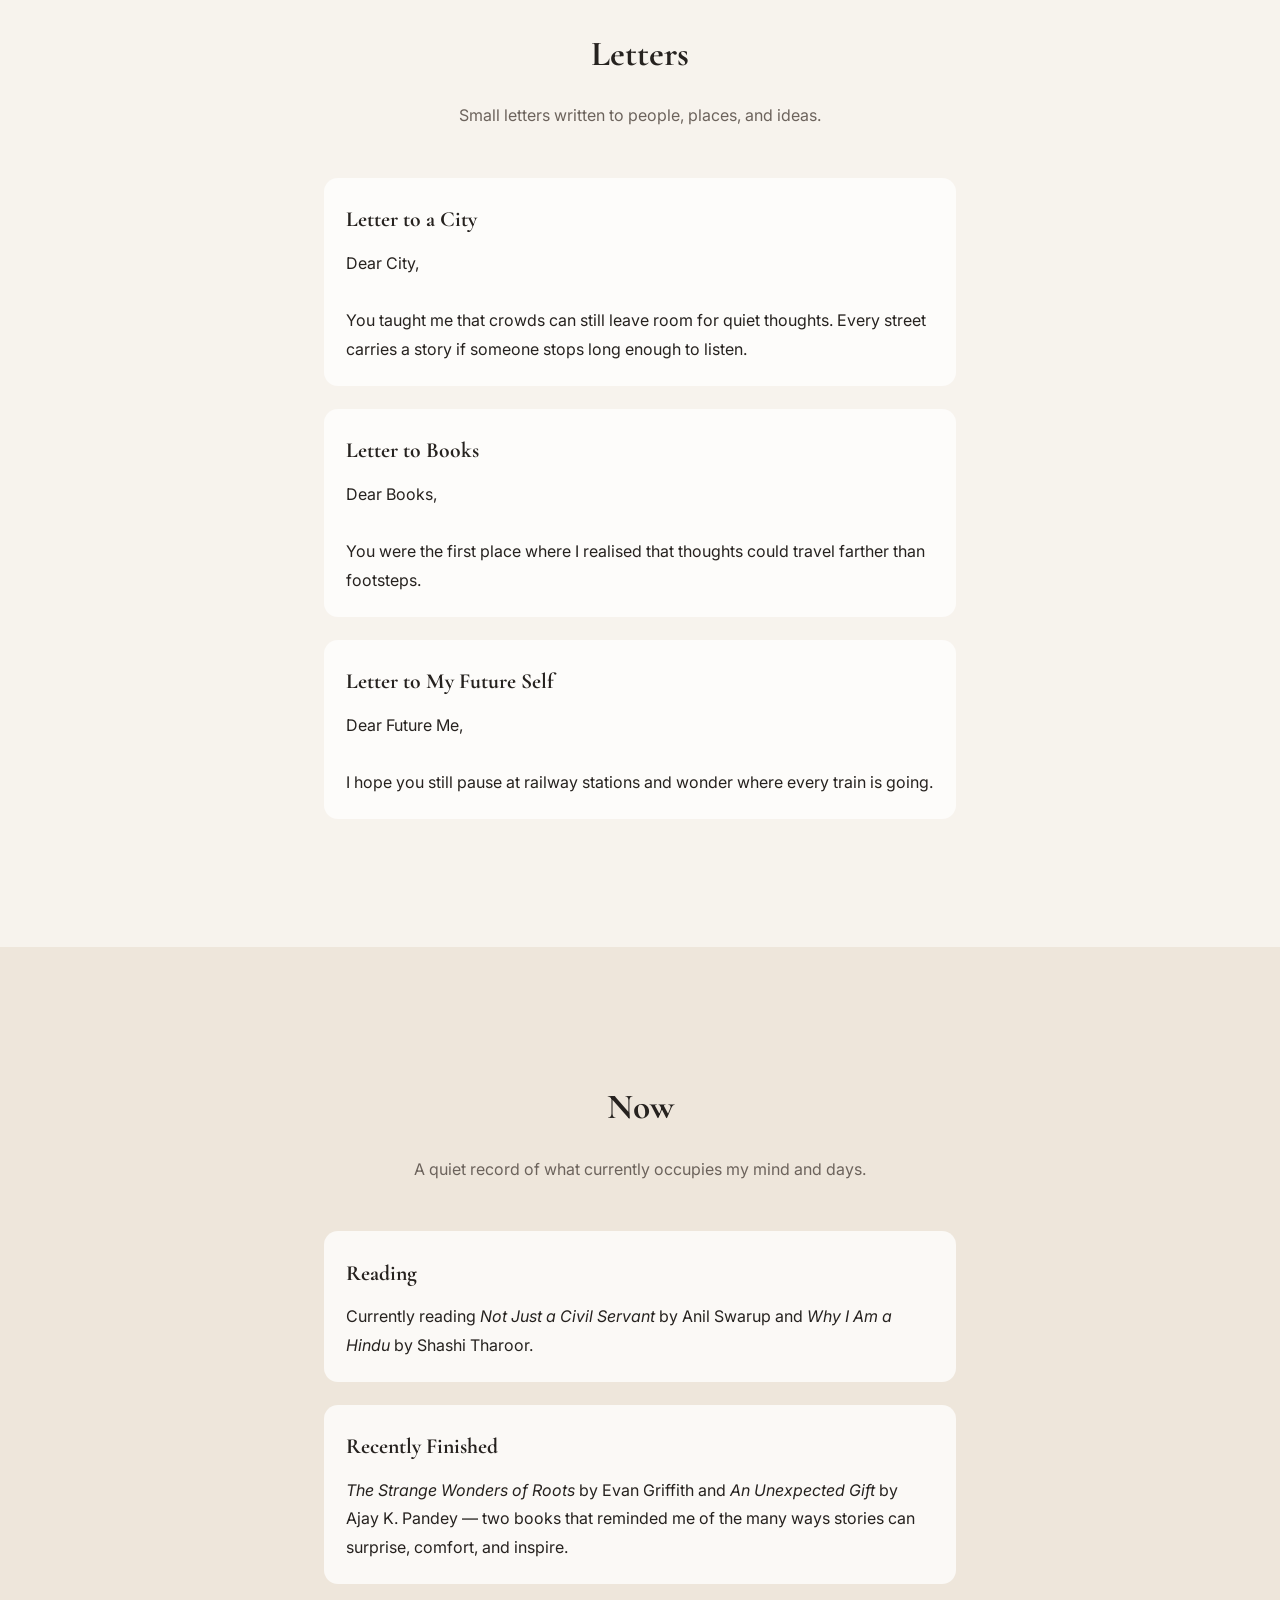
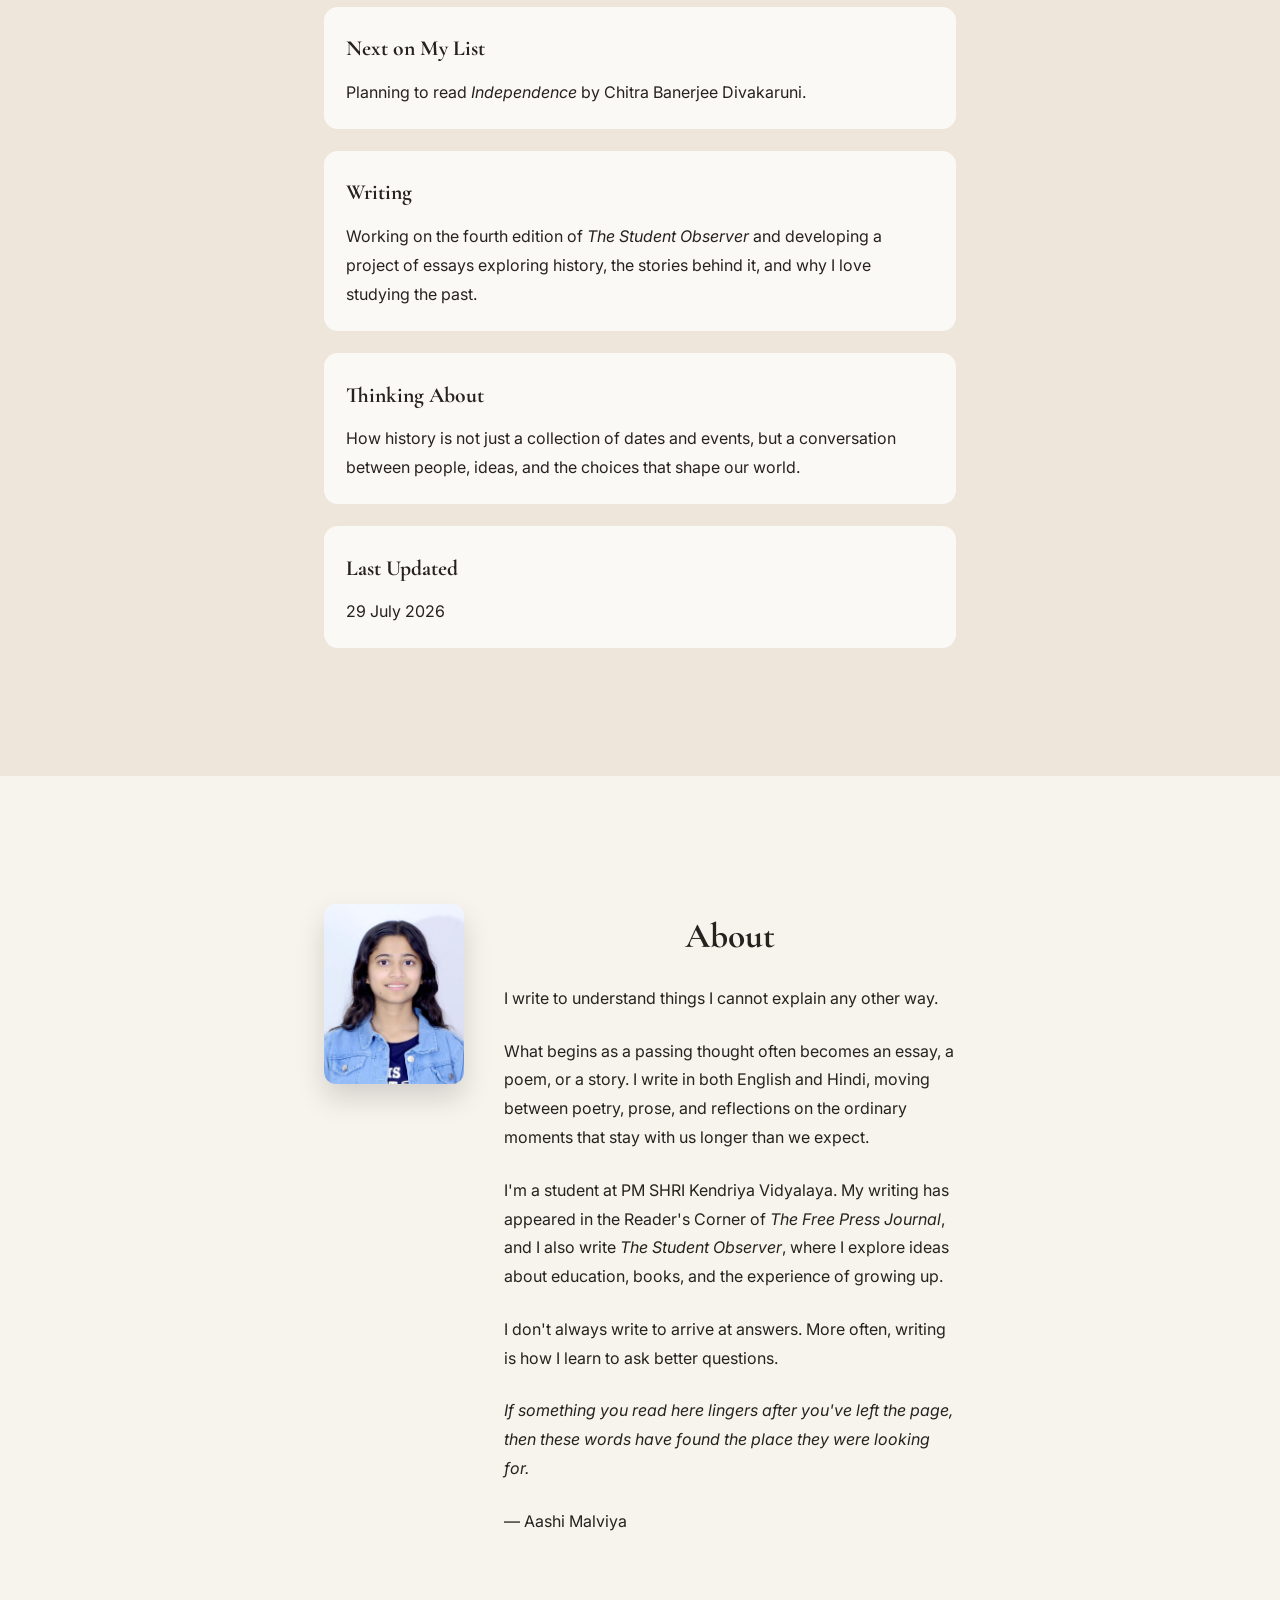
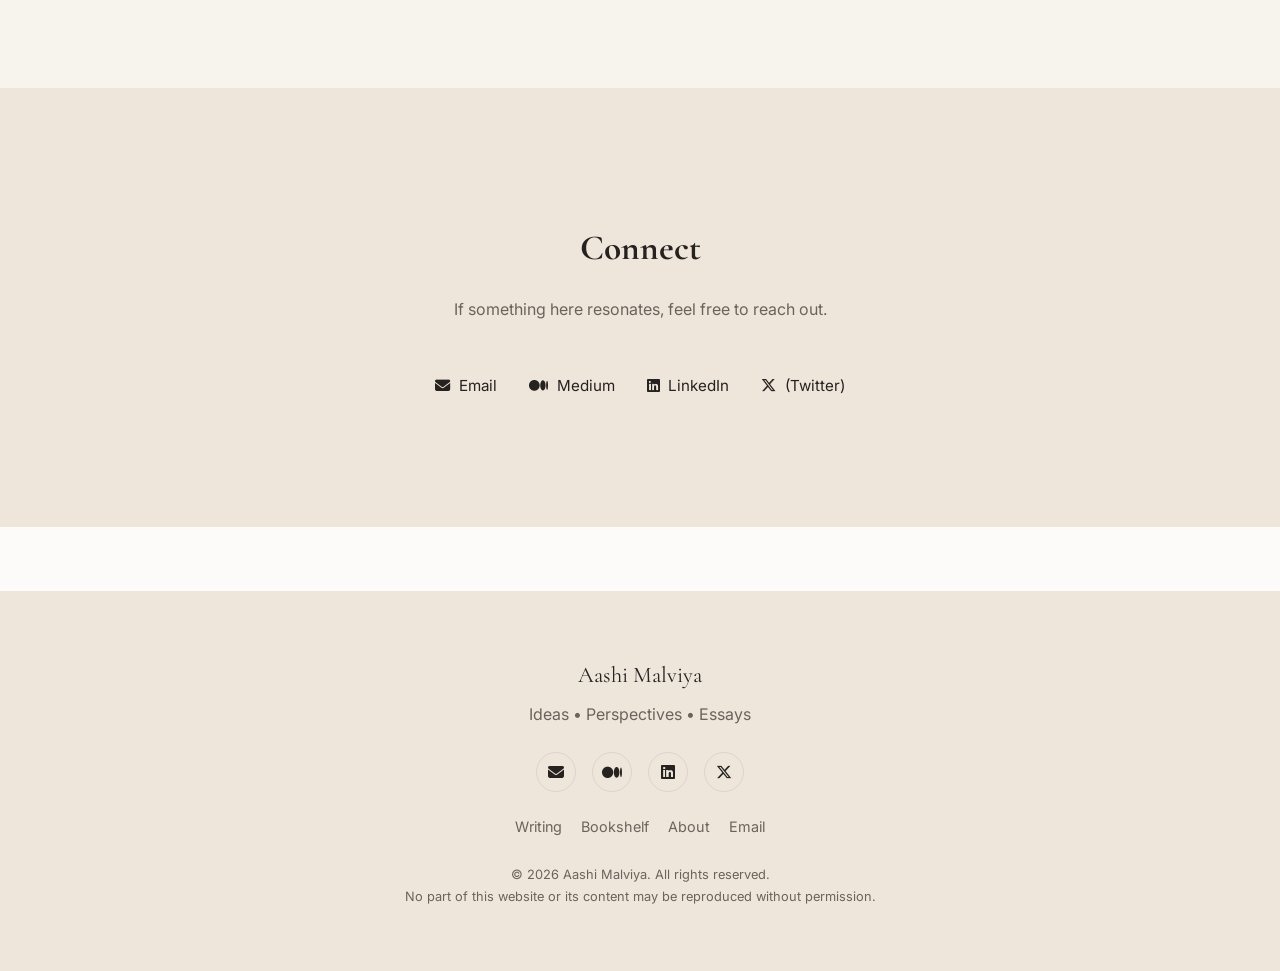
==== commit d31806e8: "Update index.html" ====
--- a/index.html
+++ b/index.html
@@ -394,39 +394,43 @@
       </div>
     </section>
 
-    <section id="now">
-      <div class="container">
-        <h2>Now</h2>
-        <p class="subtitle">A quiet record of what currently occupies my mind and days.</p>
-        <div class="now-wrapper">
-          <div class="now-item">
-            <h3>Reading</h3>
-            <p>Currently reading <em>Letters to Milena</em> by Franz Kafka.</p>
-          </div>
-          <div class="now-item">
-            <h3>Recently Finished</h3>
-            <p><em>The magic of the lost temple</em> by Sudha Murty and <em>Sister of my heart</em> by Chitra Banerjee Divakaruni— two books that reminded me how powerful stories and imagination can be.</p>
-          </div>
-          <div class="now-item">
-            <h3>Next on My List</h3>
-            <p>Planning to read <em>Malgudi Days</em> and <em>The India way</em></p>
-          </div>
-          <div class="now-item">
-            <h3>Writing</h3>
-            <p>Currently exploring the intersection of writing, technology, AI, and education — while learning to build things from scratch.
-</p>
-          </div>
-          <div class="now-item">
-            <h3>Thinking About</h3>
-            <p>'The arc of the moral universe is long, but it bends toward justice.' Is it? Does it?</p>
-          </div>
-          <div class="now-item">
-            <h3>Last Updated</h3>
-            <p>May 2026</p>
-          </div>
-        </div>
-      </div>
-    </section>
+  <section id="now">
+  <div class="container">
+    <h2>Now</h2>
+    <p class="subtitle">A quiet record of what currently occupies my mind and days.</p>
+    <div class="now-wrapper">
+      <div class="now-item">
+        <h3>Reading</h3>
+        <p>Currently reading <em>Not Just a Civil Servant</em> by Anil Swarup and <em>Why I Am a Hindu</em> by Shashi Tharoor.</p>
+      </div>
+
+      <div class="now-item">
+        <h3>Recently Finished</h3>
+        <p><em>The Strange Wonders of Roots</em> by Evan Griffith and <em>An Unexpected Gift</em> by Ajay K. Pandey — two books that reminded me of the many ways stories can surprise, comfort, and inspire.</p>
+      </div>
+
+      <div class="now-item">
+        <h3>Next on My List</h3>
+        <p>Planning to read <em>Independence</em> by Chitra Banerjee Divakaruni.</p>
+      </div>
+
+      <div class="now-item">
+        <h3>Writing</h3>
+        <p>Working on the fourth edition of <em>The Student Observer</em> and developing a project of essays exploring history, the stories behind it, and why I love studying the past.</p>
+      </div>
+
+      <div class="now-item">
+        <h3>Thinking About</h3>
+        <p>How history is not just a collection of dates and events, but a conversation between people, ideas, and the choices that shape our world.</p>
+      </div>
+
+      <div class="now-item">
+        <h3>Last Updated</h3>
+        <p>29 July 2026</p>
+      </div>
+    </div>
+  </div>
+</section>
 
     <section id="about">
       <div class="container about-wrapper">
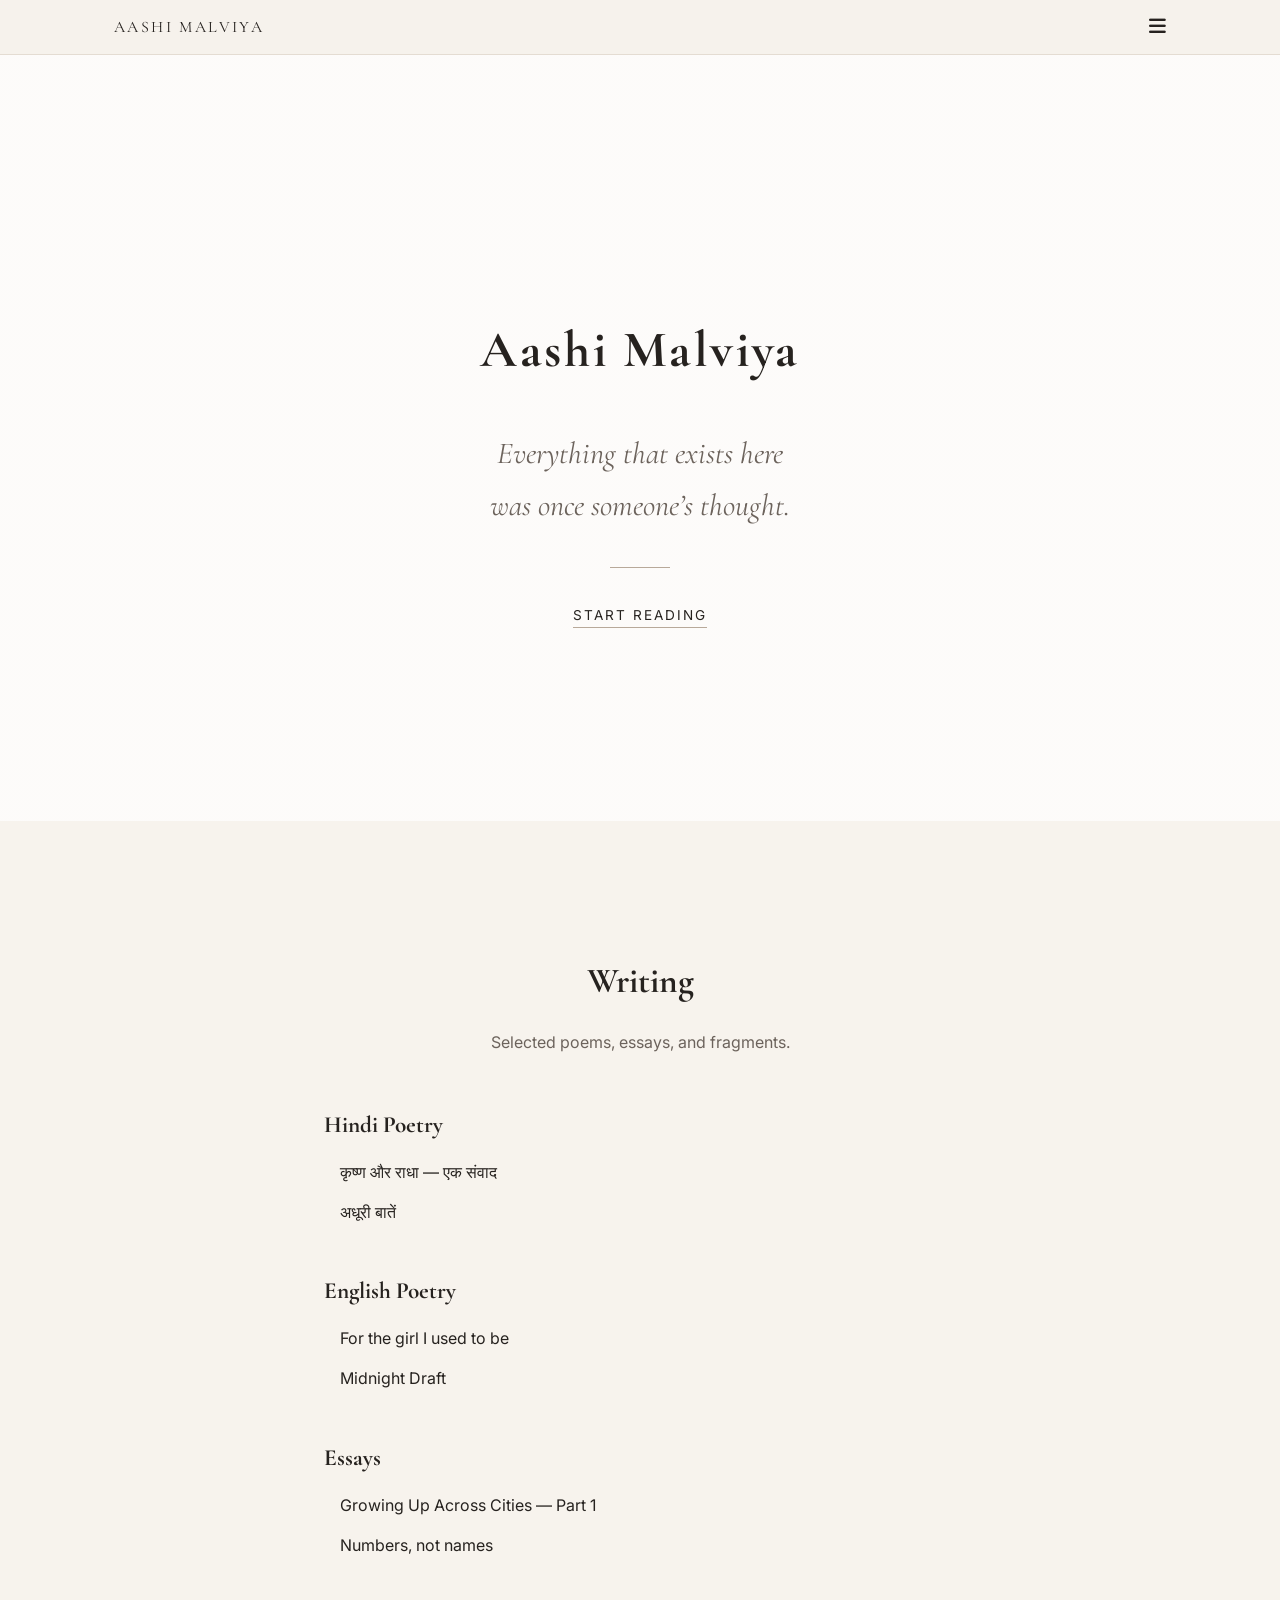
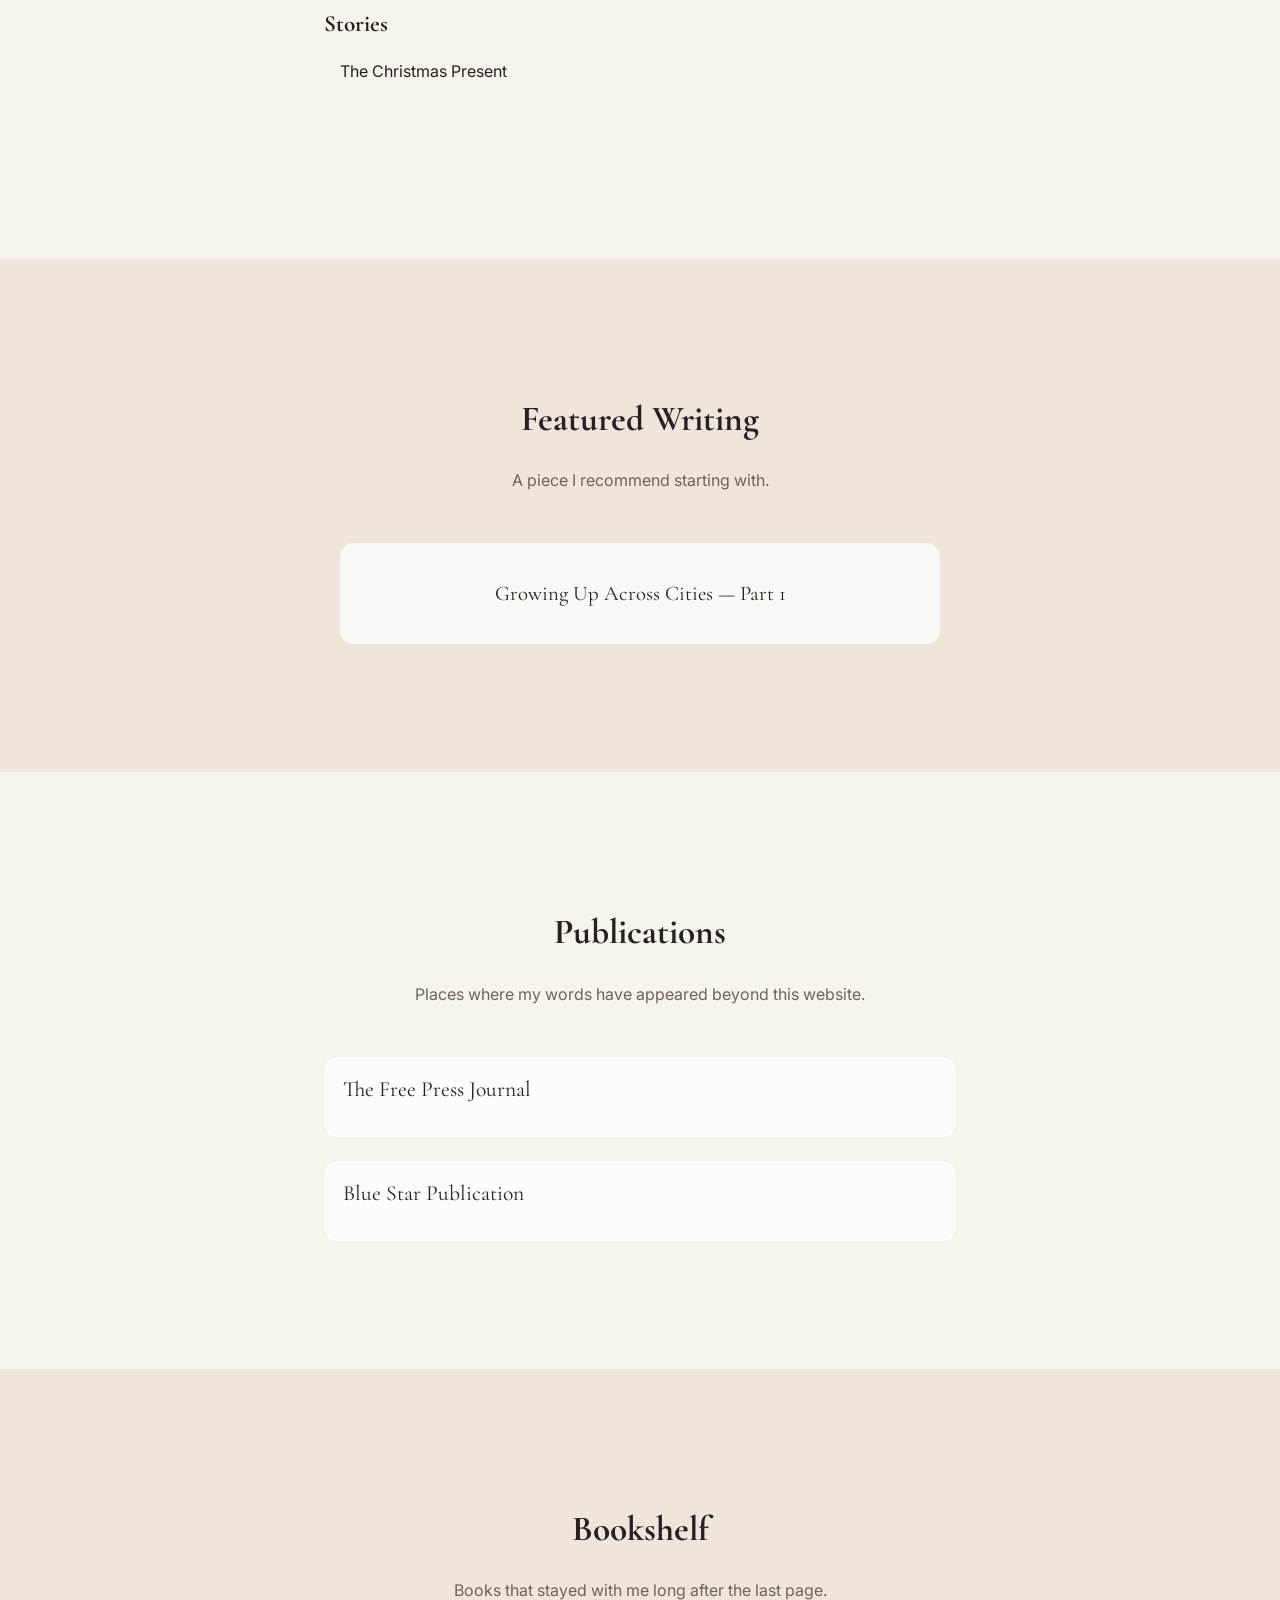
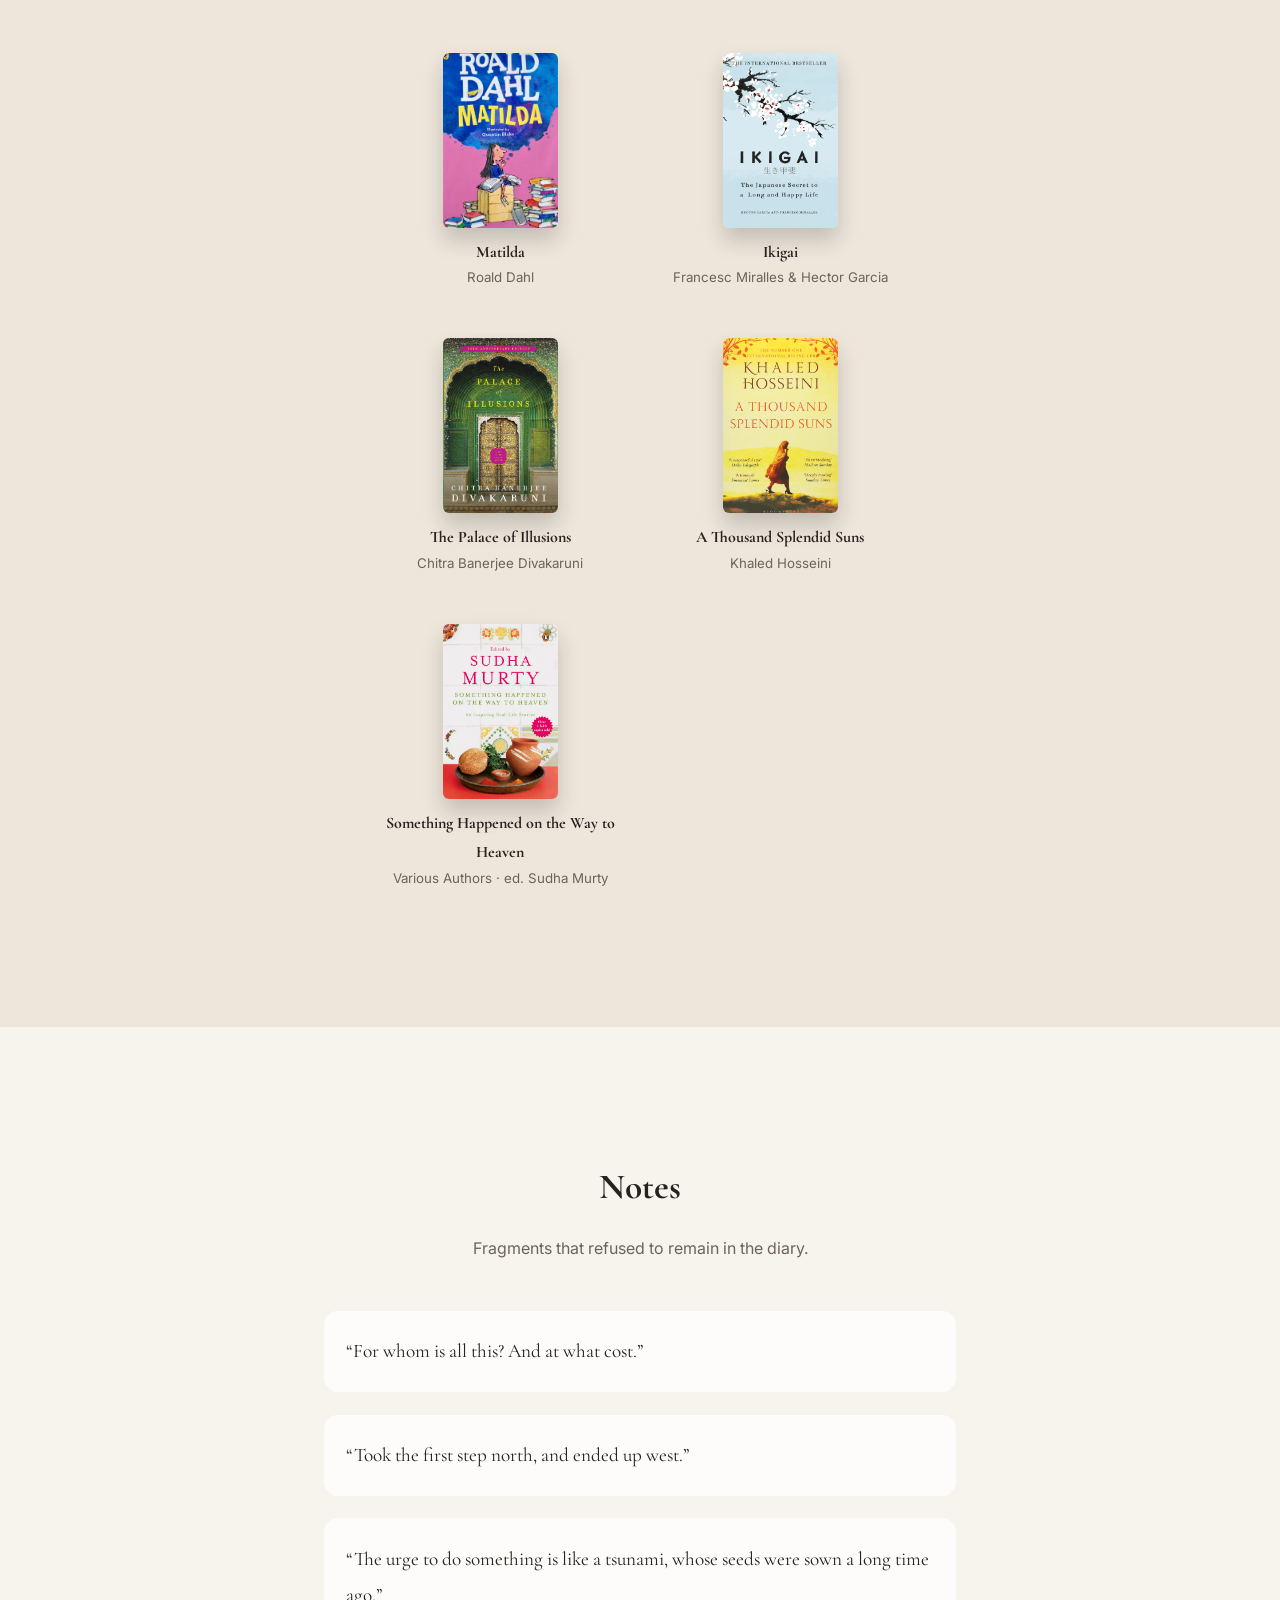
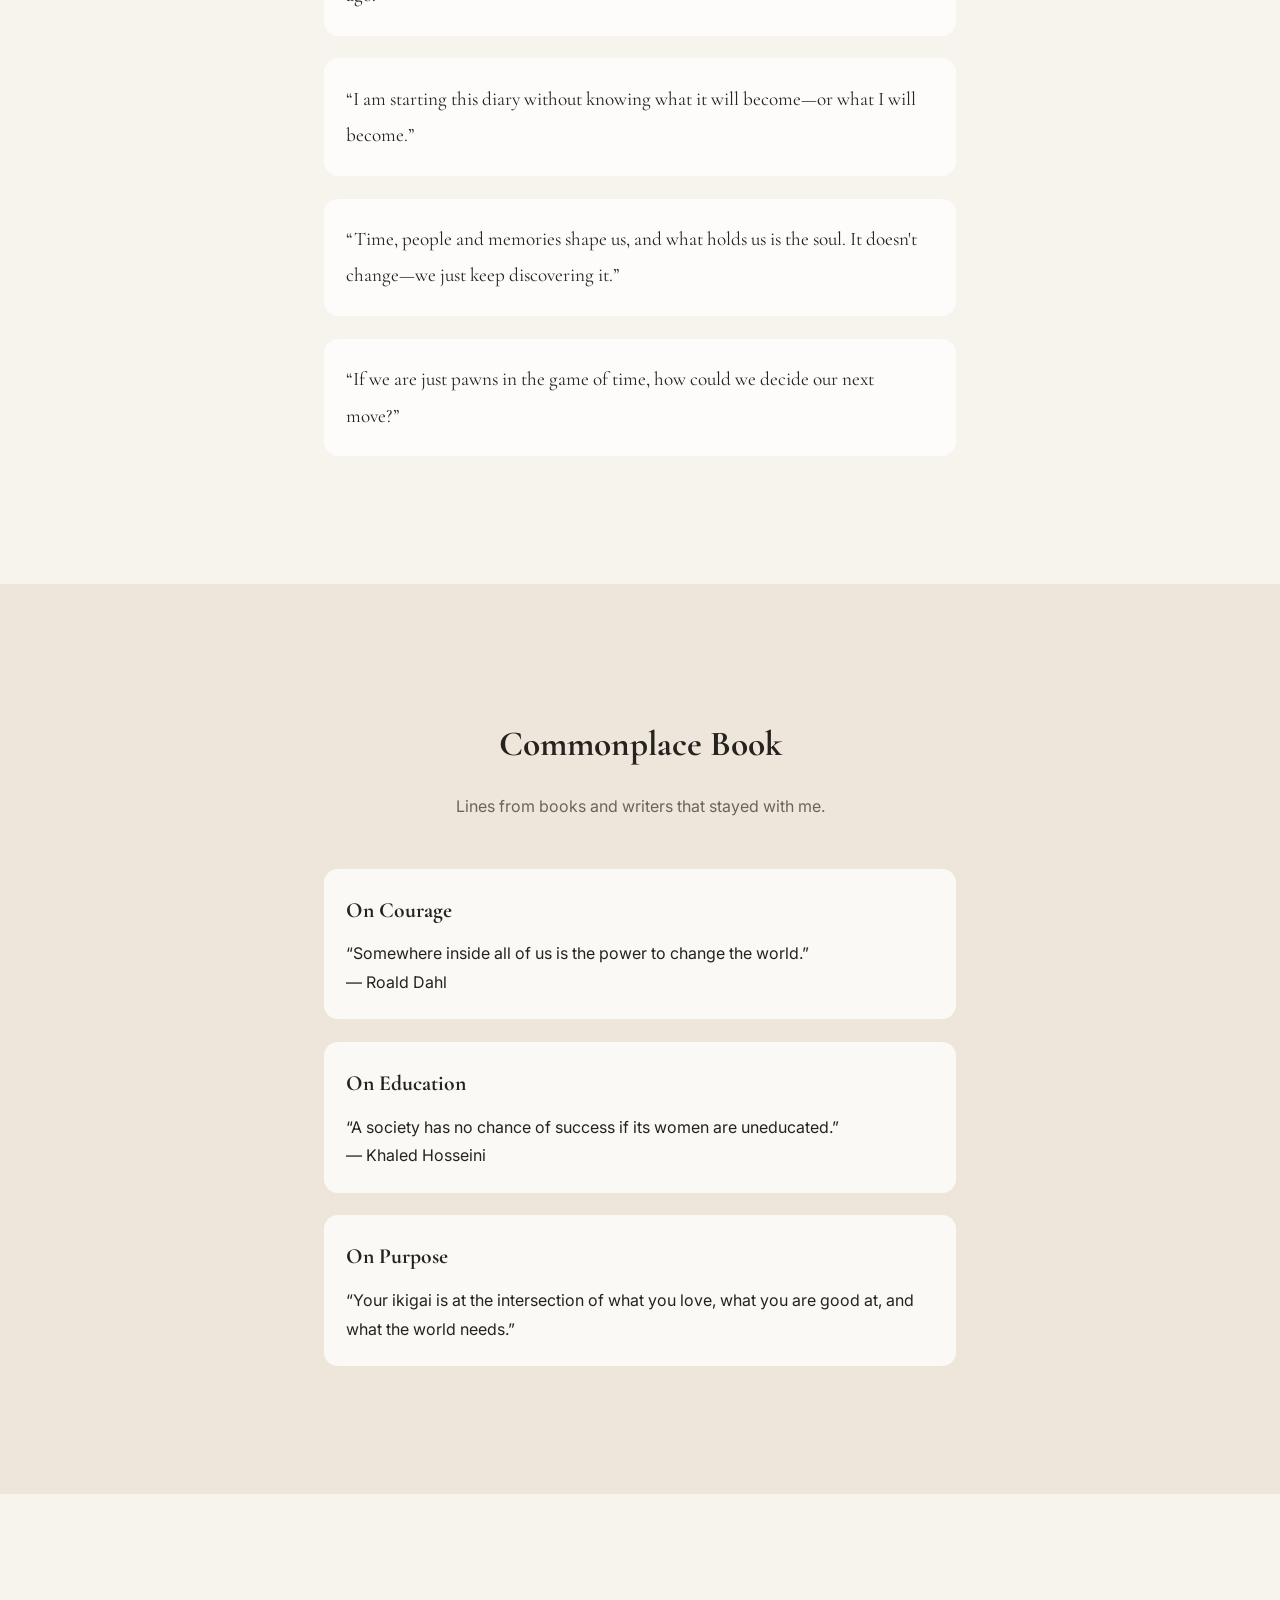
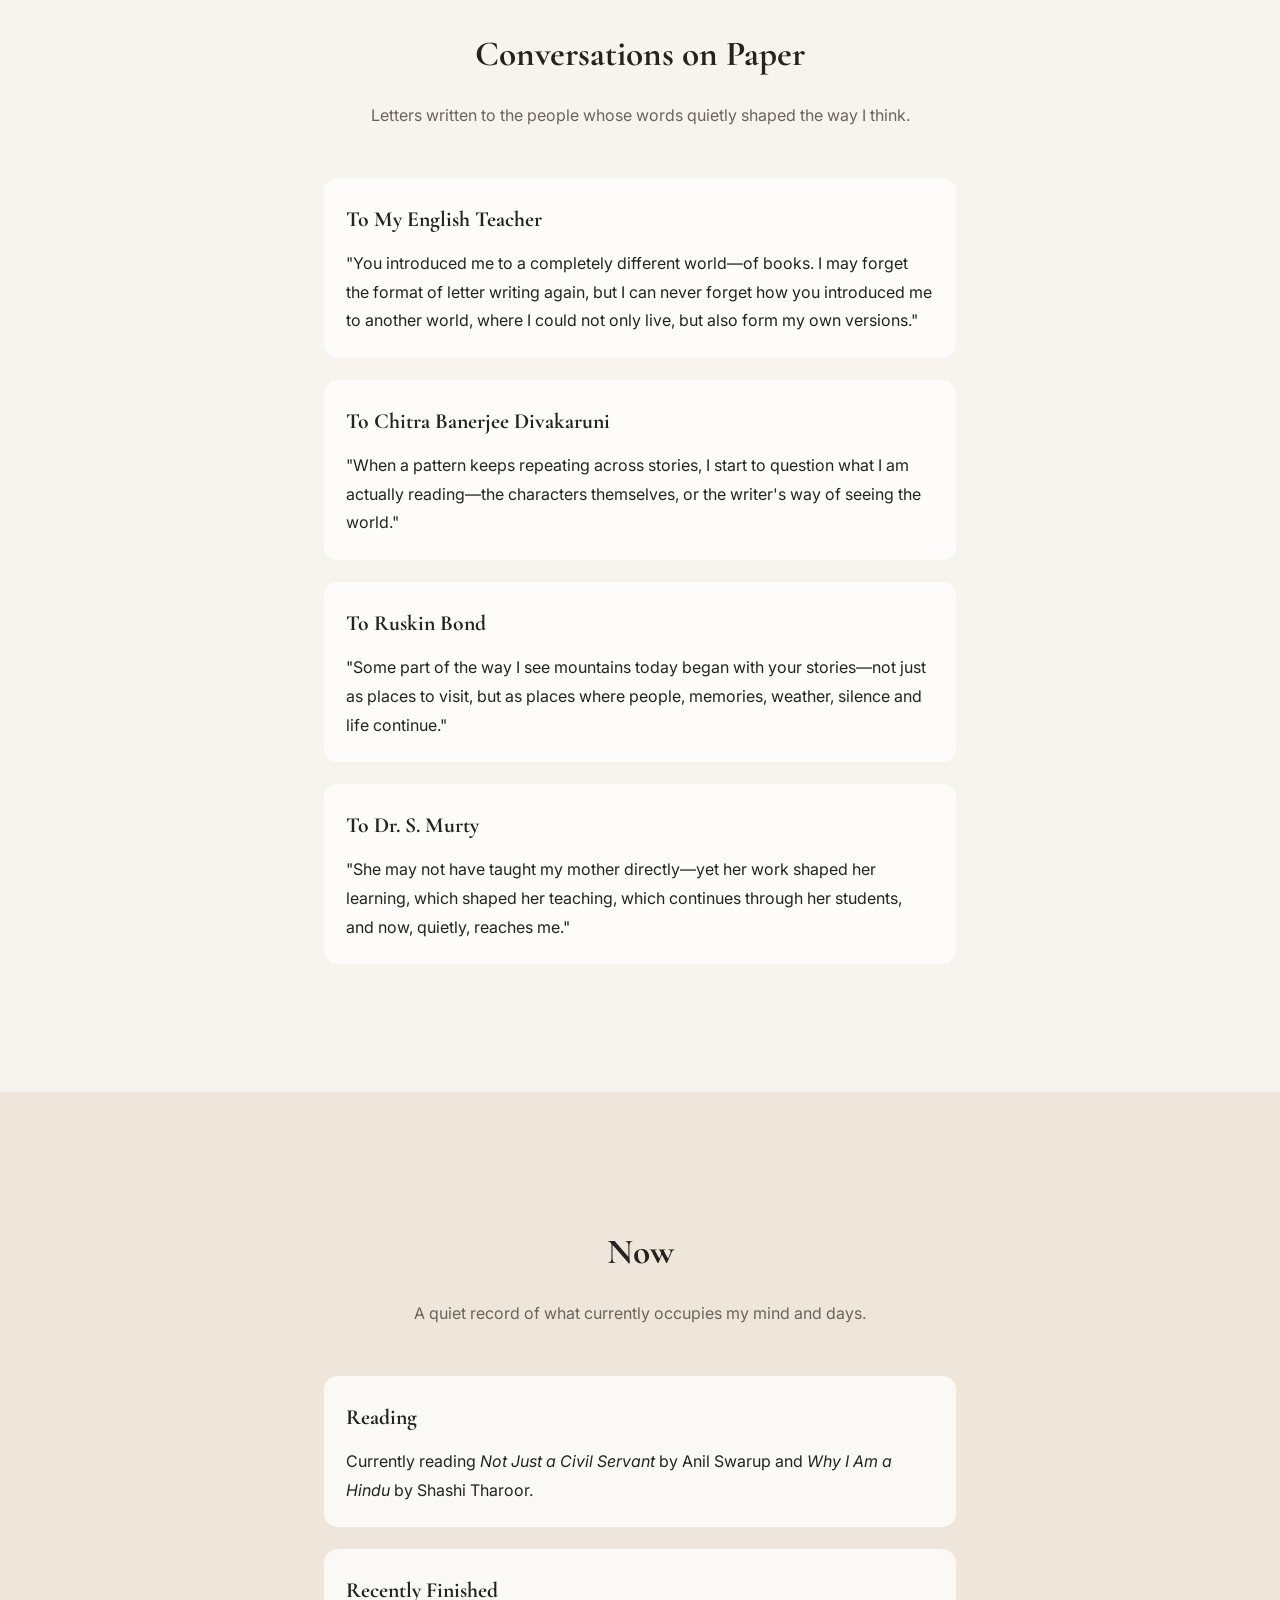
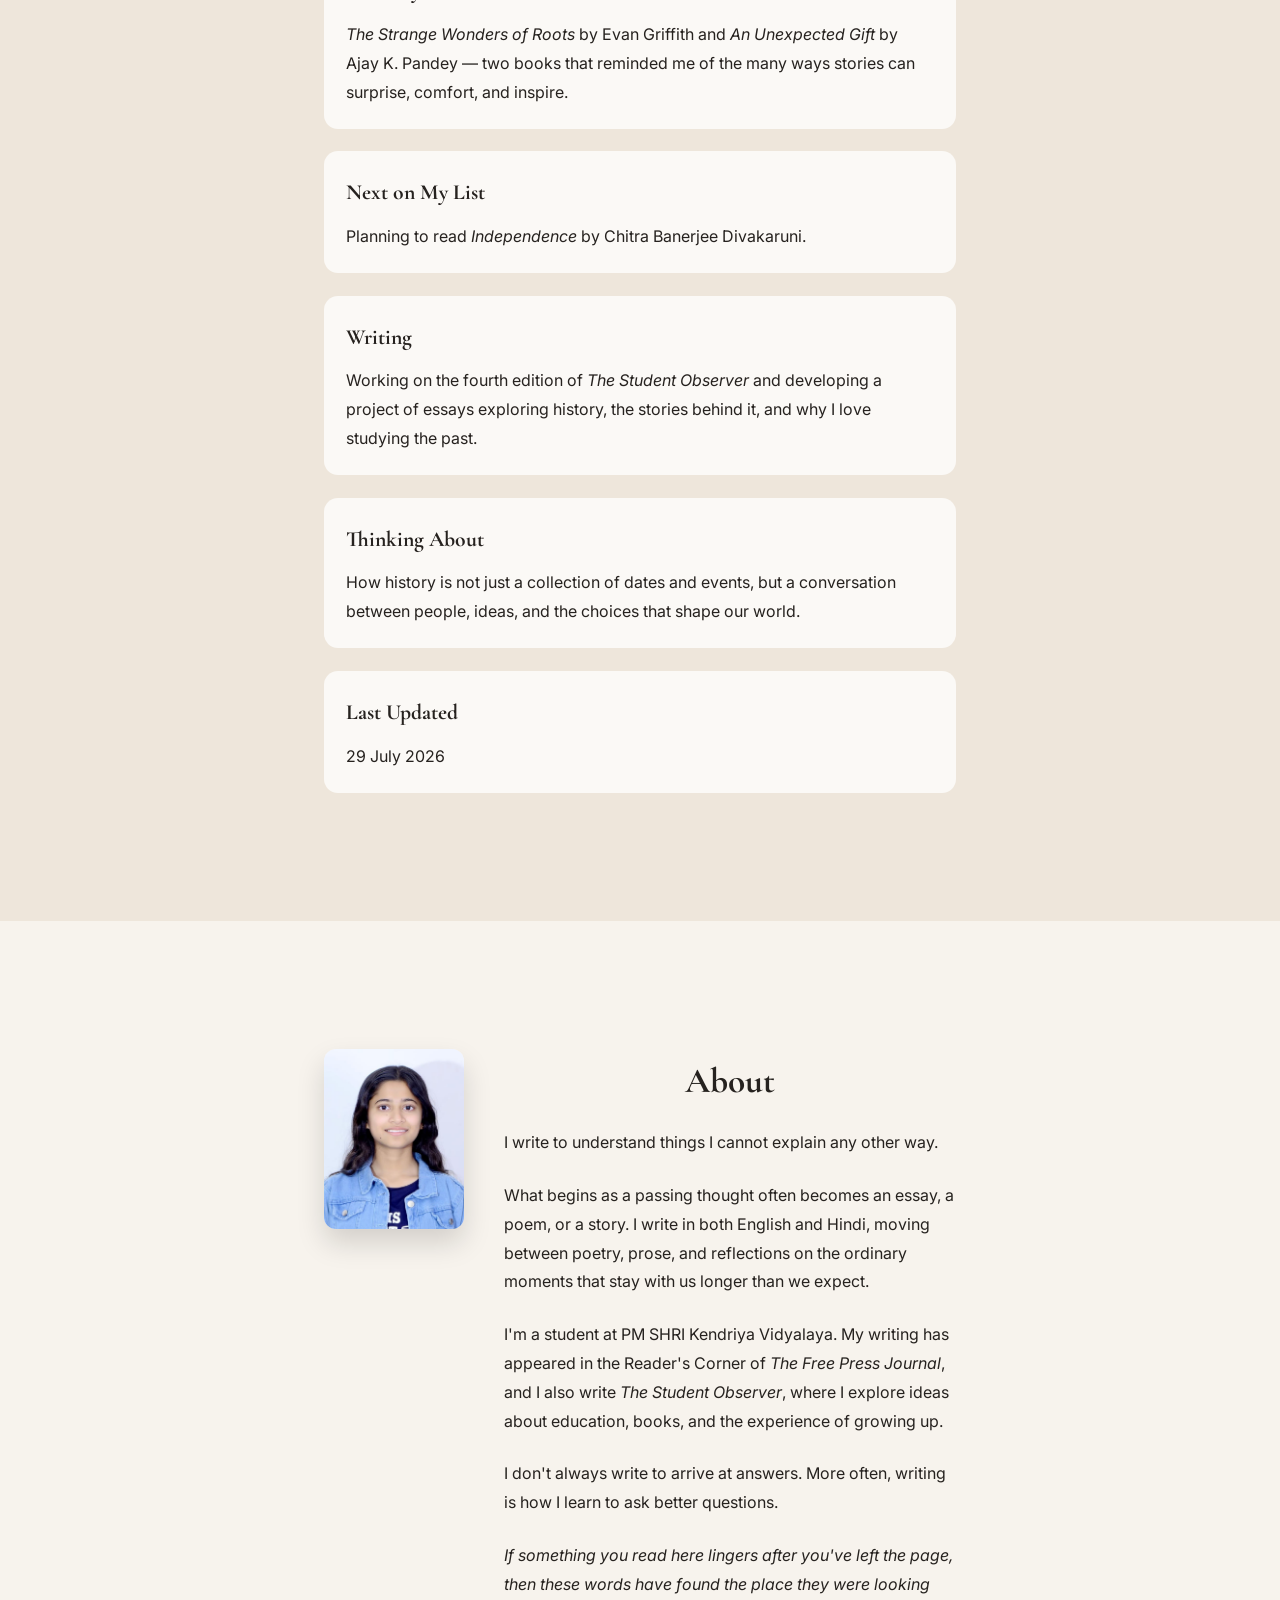
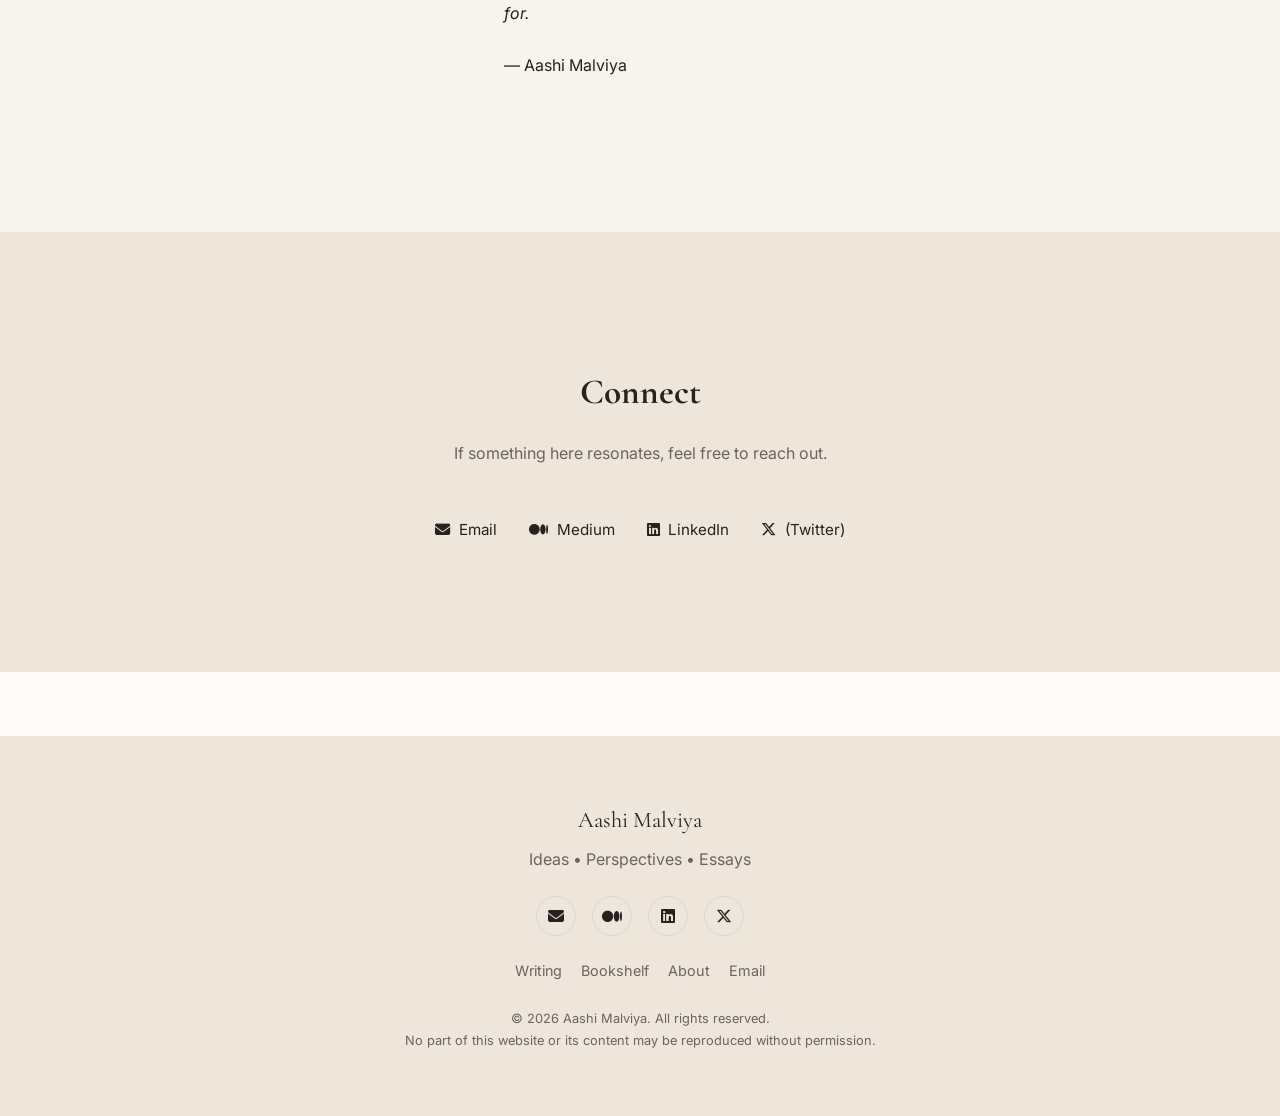
==== commit 55353ac5: "Update index.html" ====
--- a/index.html
+++ b/index.html
@@ -63,7 +63,7 @@
     <a href="#bookshelf">Bookshelf</a>
     <a href="#notes">Notes</a>
     <a href="#commonplace">Commonplace</a>
-    <a href="#letters">Letters</a>
+    <a href="#conversations">Conversations on Paper</a>
     <a href="#now">Now</a>
     <a href="#about">About</a>
     <a href="#connect">Connect</a>
@@ -373,26 +373,53 @@
       </div>
     </section>
 
-    <section id="letters">
-      <div class="container">
-        <h2>Letters</h2>
-        <p class="subtitle">Small letters written to people, places, and ideas.</p>
-        <div class="now-wrapper">
-          <div class="now-item">
-            <h3>Letter to a City</h3>
-            <p>Dear City,<br><br> You taught me that crowds can still leave room for quiet thoughts. Every street carries a story if someone stops long enough to listen.</p>
-          </div>
-          <div class="now-item">
-            <h3>Letter to Books</h3>
-            <p>Dear Books,<br><br> You were the first place where I realised that thoughts could travel farther than footsteps.</p>
-          </div>
-          <div class="now-item">
-            <h3>Letter to My Future Self</h3>
-            <p>Dear Future Me,<br><br> I hope you still pause at railway stations and wonder where every train is going.</p>
-          </div>
-        </div>
-      </div>
-    </section>
+<section id="conversations">
+  <div class="container">
+    <h2>Conversations on Paper</h2>
+    <p class="subtitle">Letters written to the people whose words quietly shaped the way I think.</p>
+
+    <div class="now-wrapper">
+
+      <div class="now-item">
+        <h3>To My English Teacher</h3>
+        <p>
+          "You introduced me to a completely different world—of books.
+          I may forget the format of letter writing again, but I can never
+          forget how you introduced me to another world, where I could not
+          only live, but also form my own versions."
+        </p>
+      </div>
+
+      <div class="now-item">
+        <h3>To Chitra Banerjee Divakaruni</h3>
+        <p>
+          "When a pattern keeps repeating across stories, I start to
+          question what I am actually reading—the characters themselves,
+          or the writer's way of seeing the world."
+        </p>
+      </div>
+
+      <div class="now-item">
+        <h3>To Ruskin Bond</h3>
+        <p>
+          "Some part of the way I see mountains today began with your
+          stories—not just as places to visit, but as places where
+          people, memories, weather, silence and life continue."
+        </p>
+      </div>
+
+      <div class="now-item">
+        <h3>To Dr. S. Murty</h3>
+        <p>
+          "She may not have taught my mother directly—yet her work shaped
+          her learning, which shaped her teaching, which continues through
+          her students, and now, quietly, reaches me."
+        </p>
+      </div>
+
+    </div>
+  </div>
+</section>
 
   <section id="now">
   <div class="container">
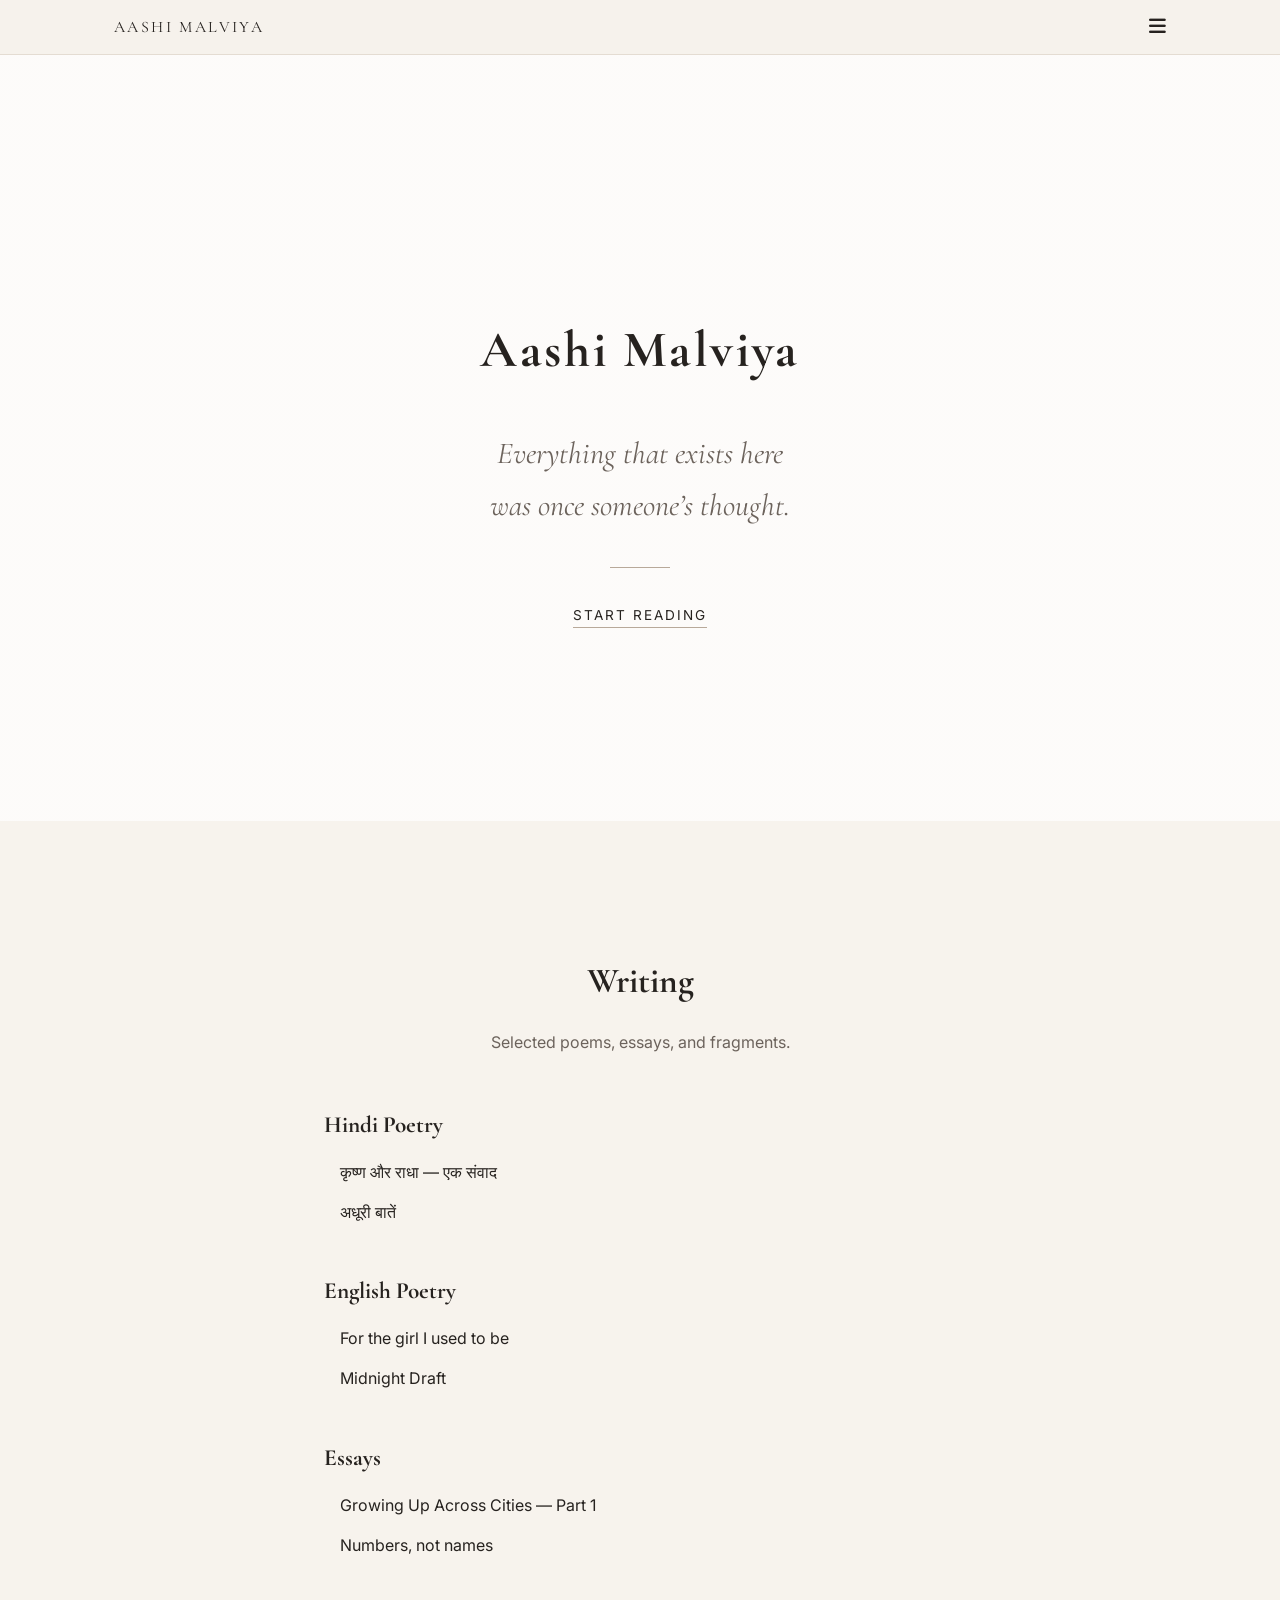
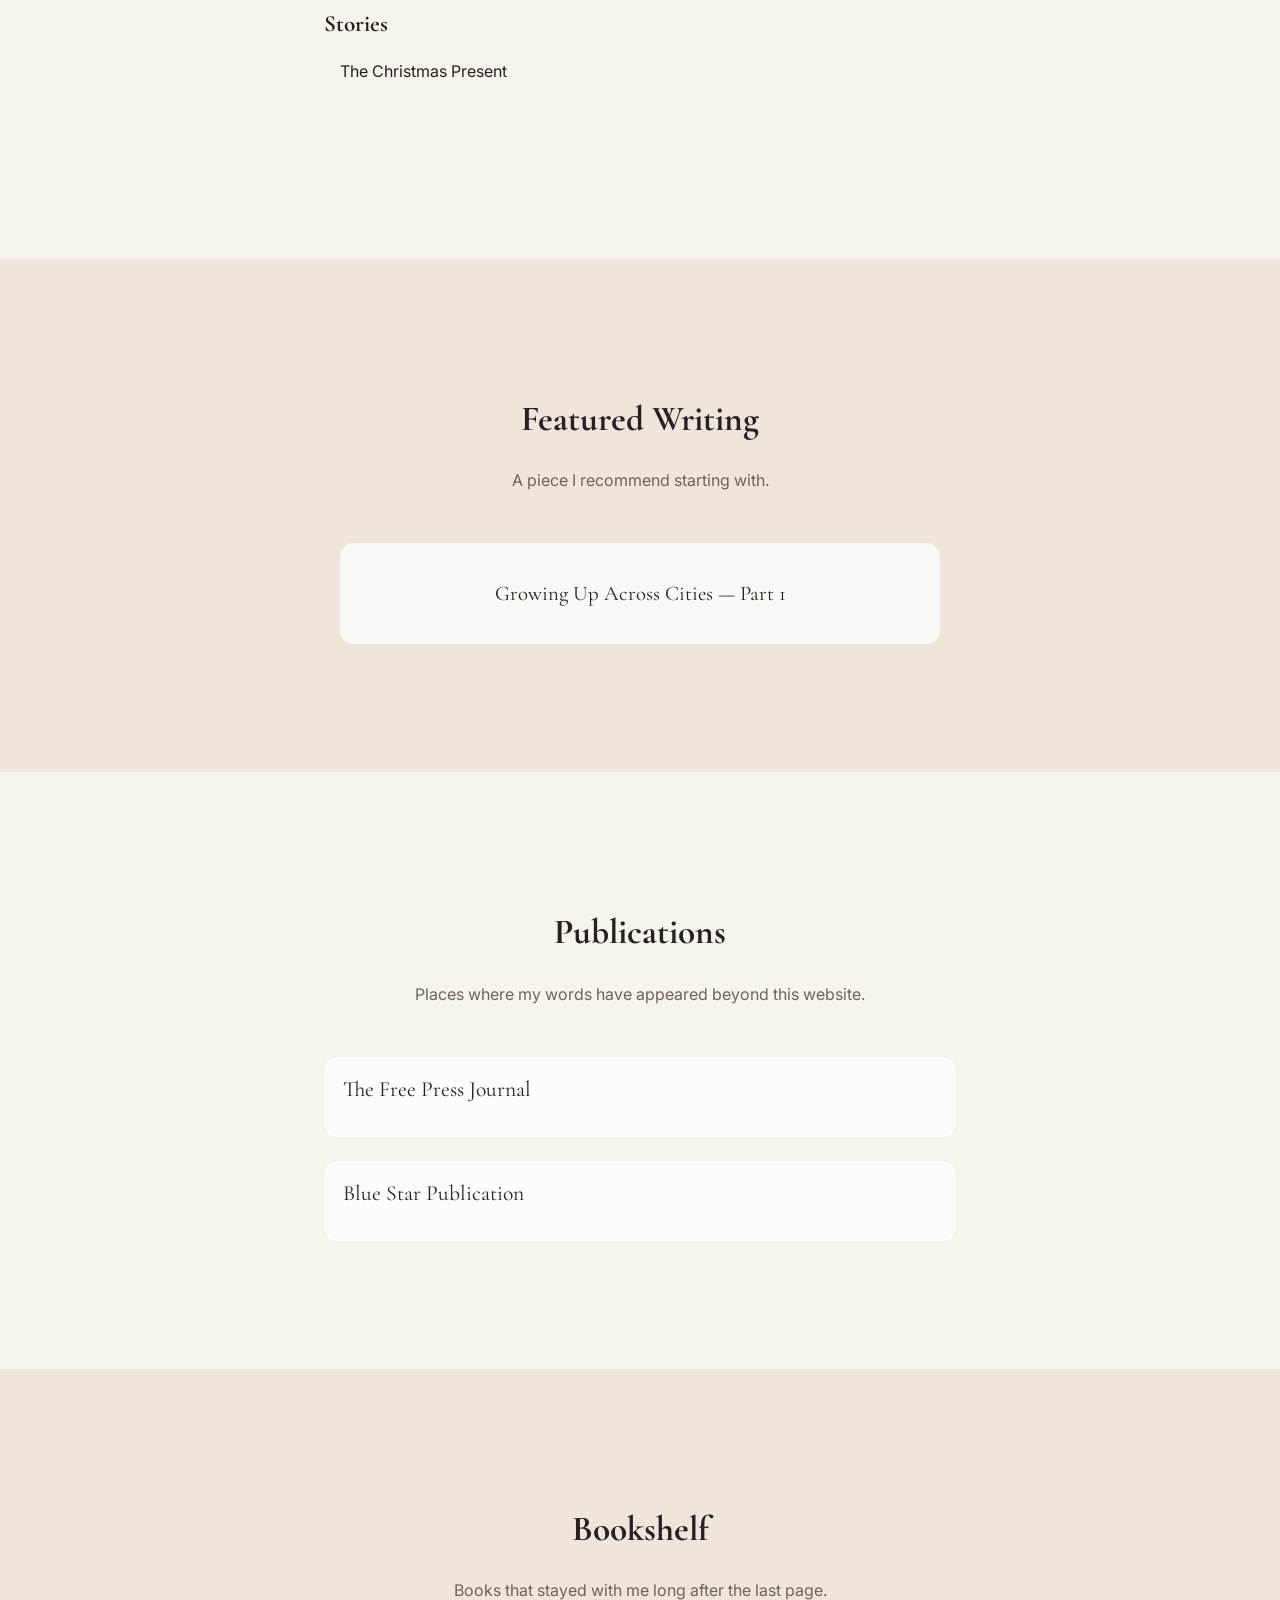
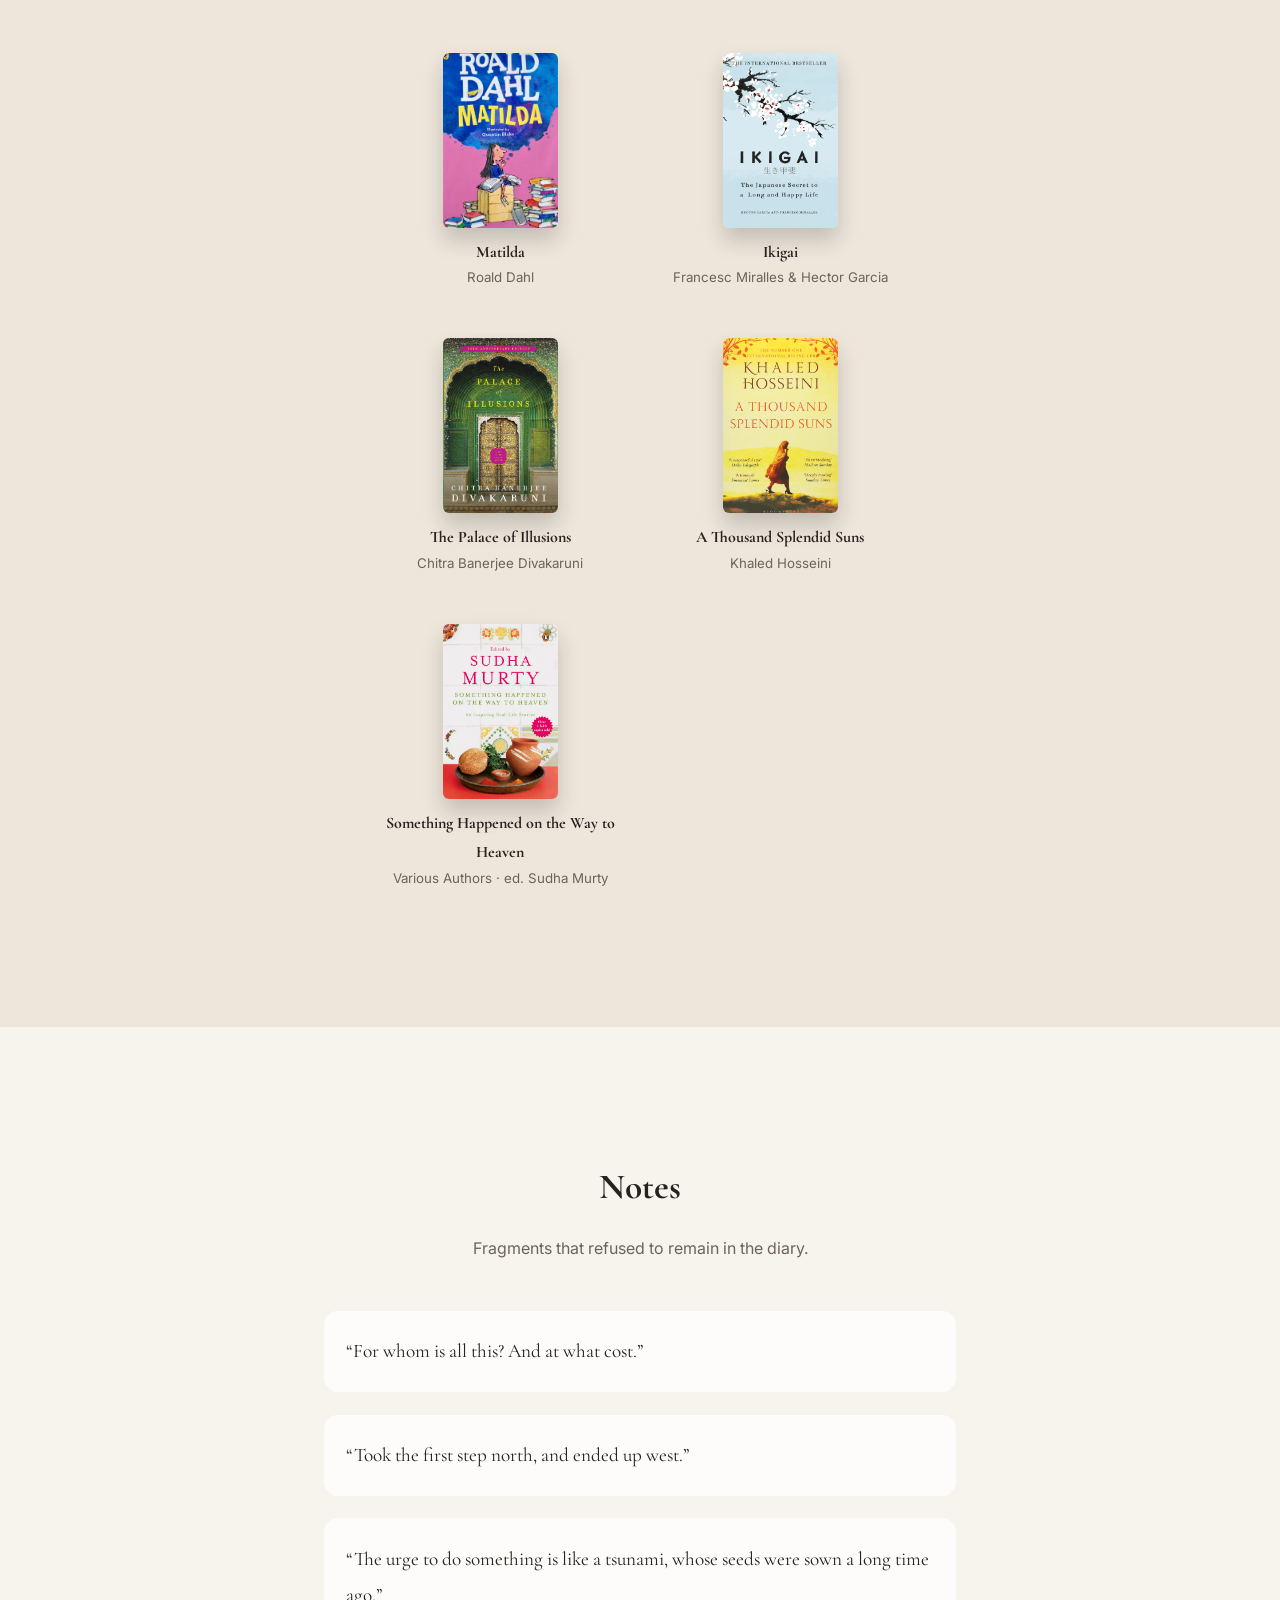
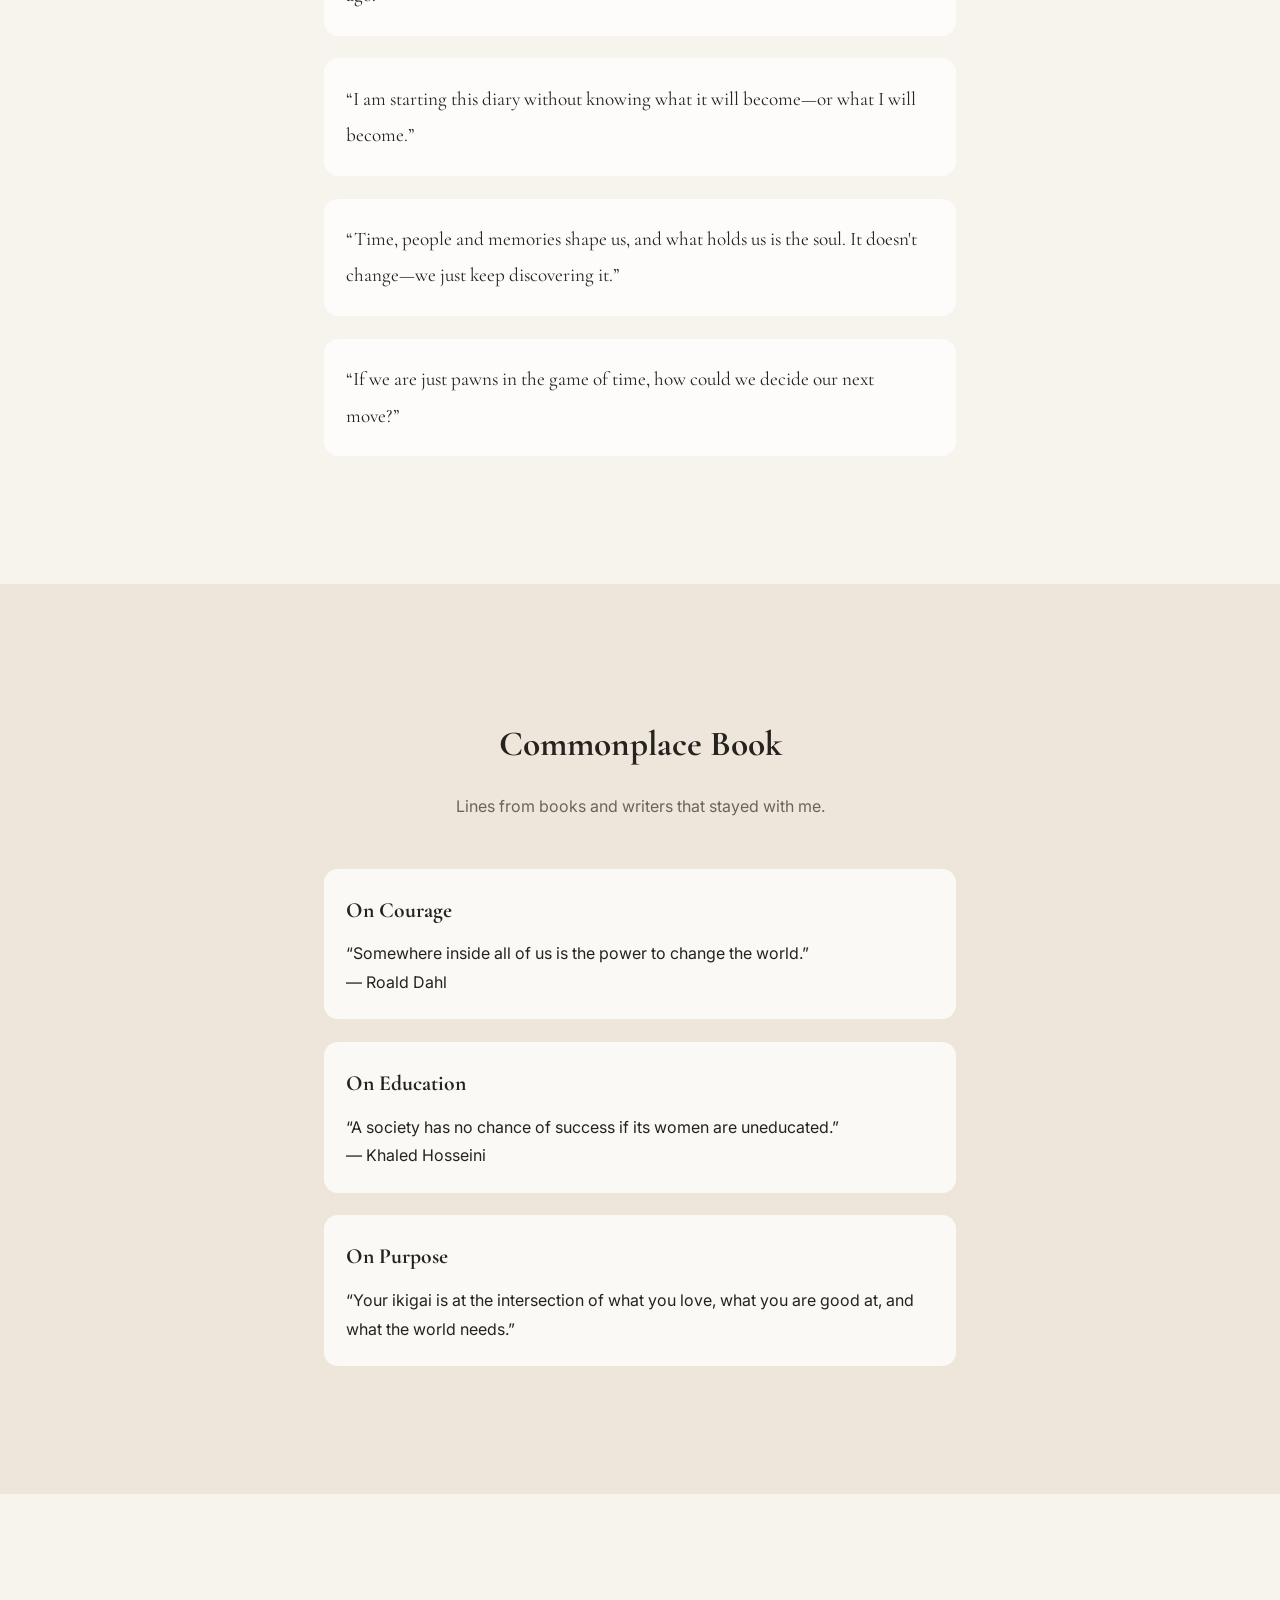
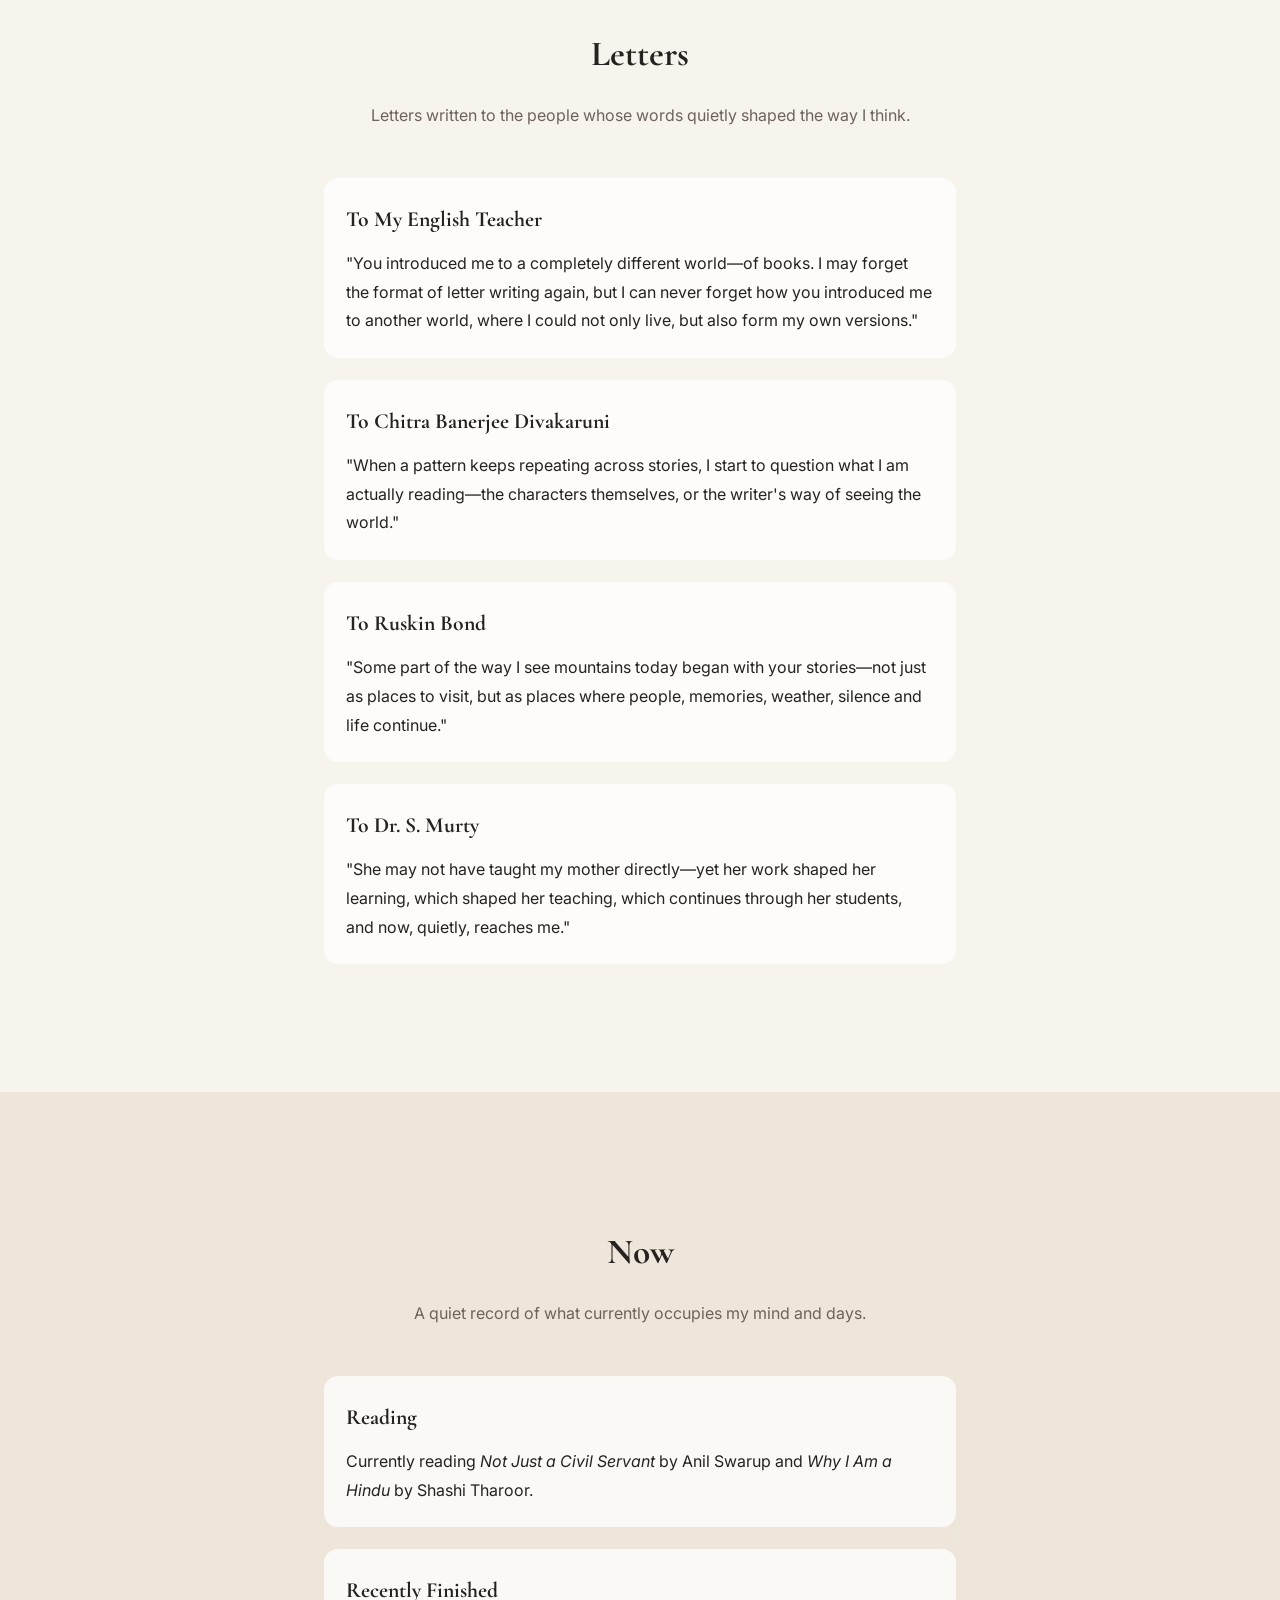
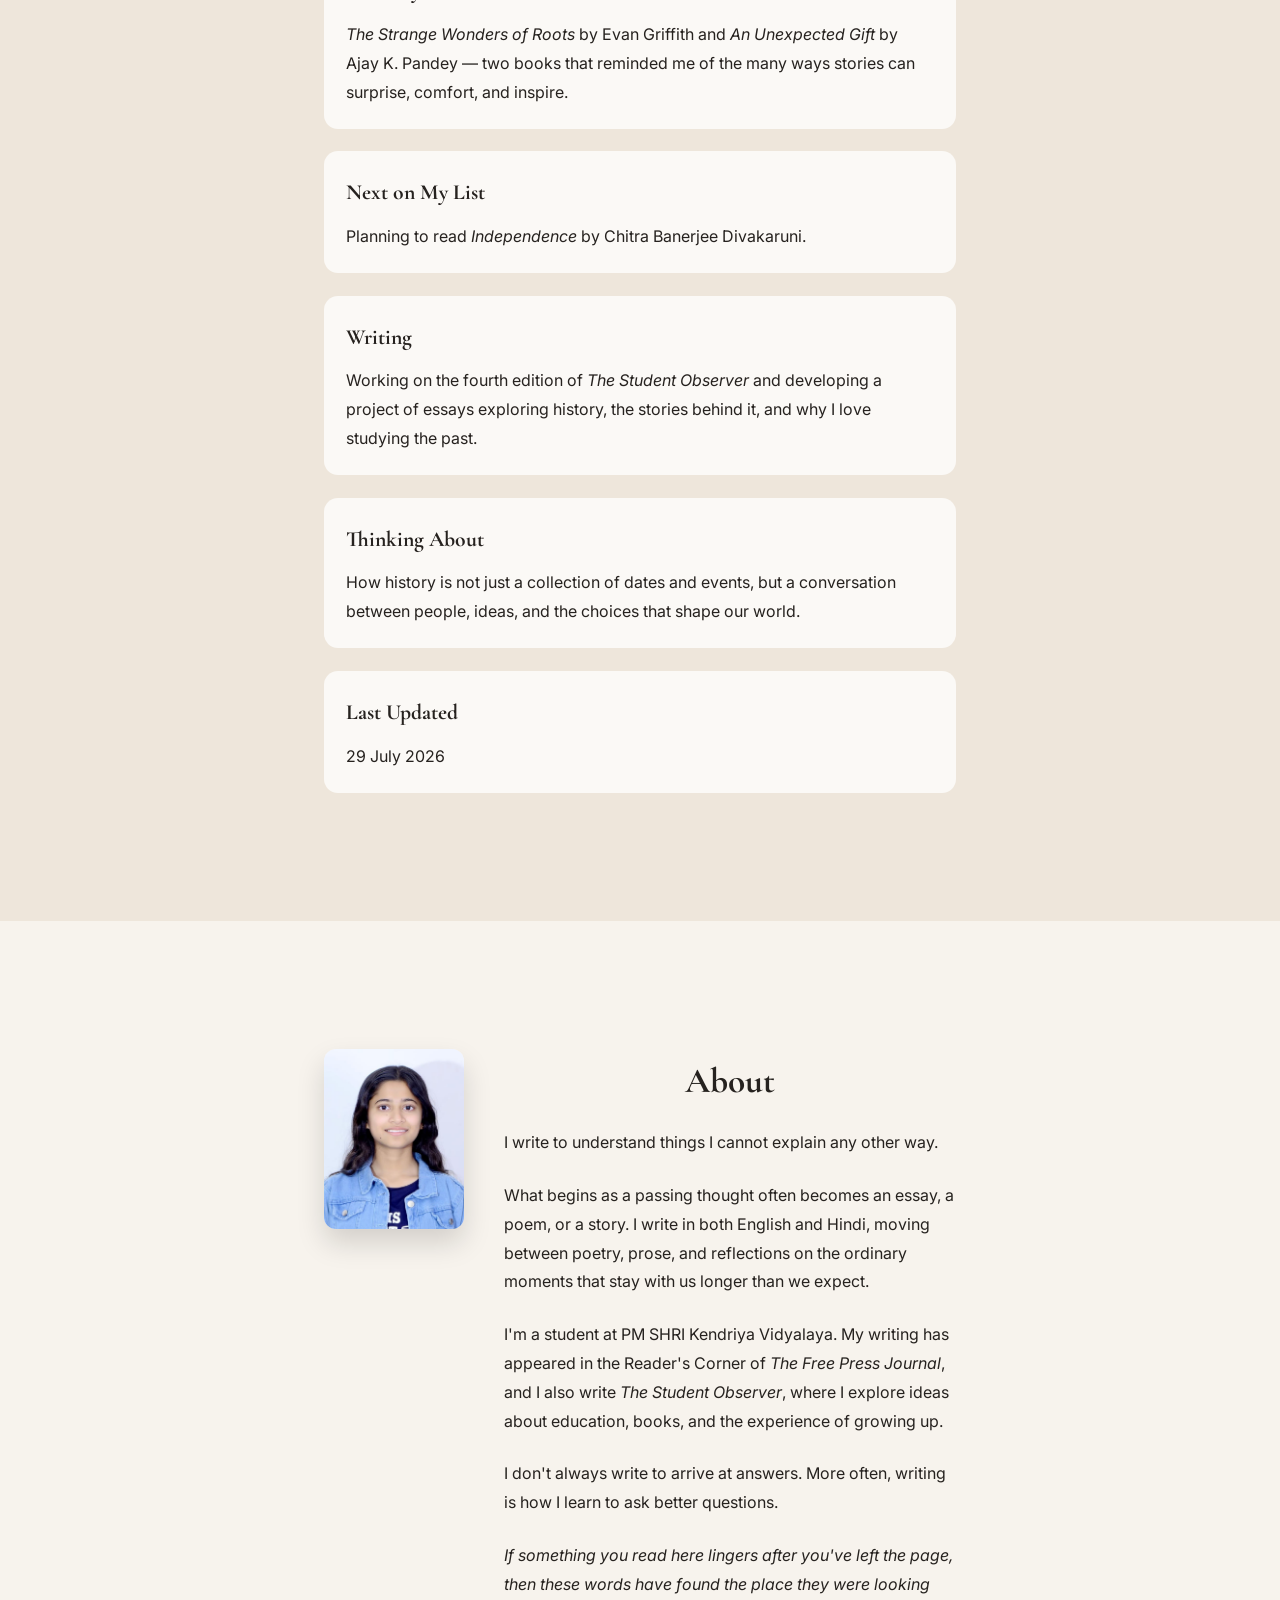
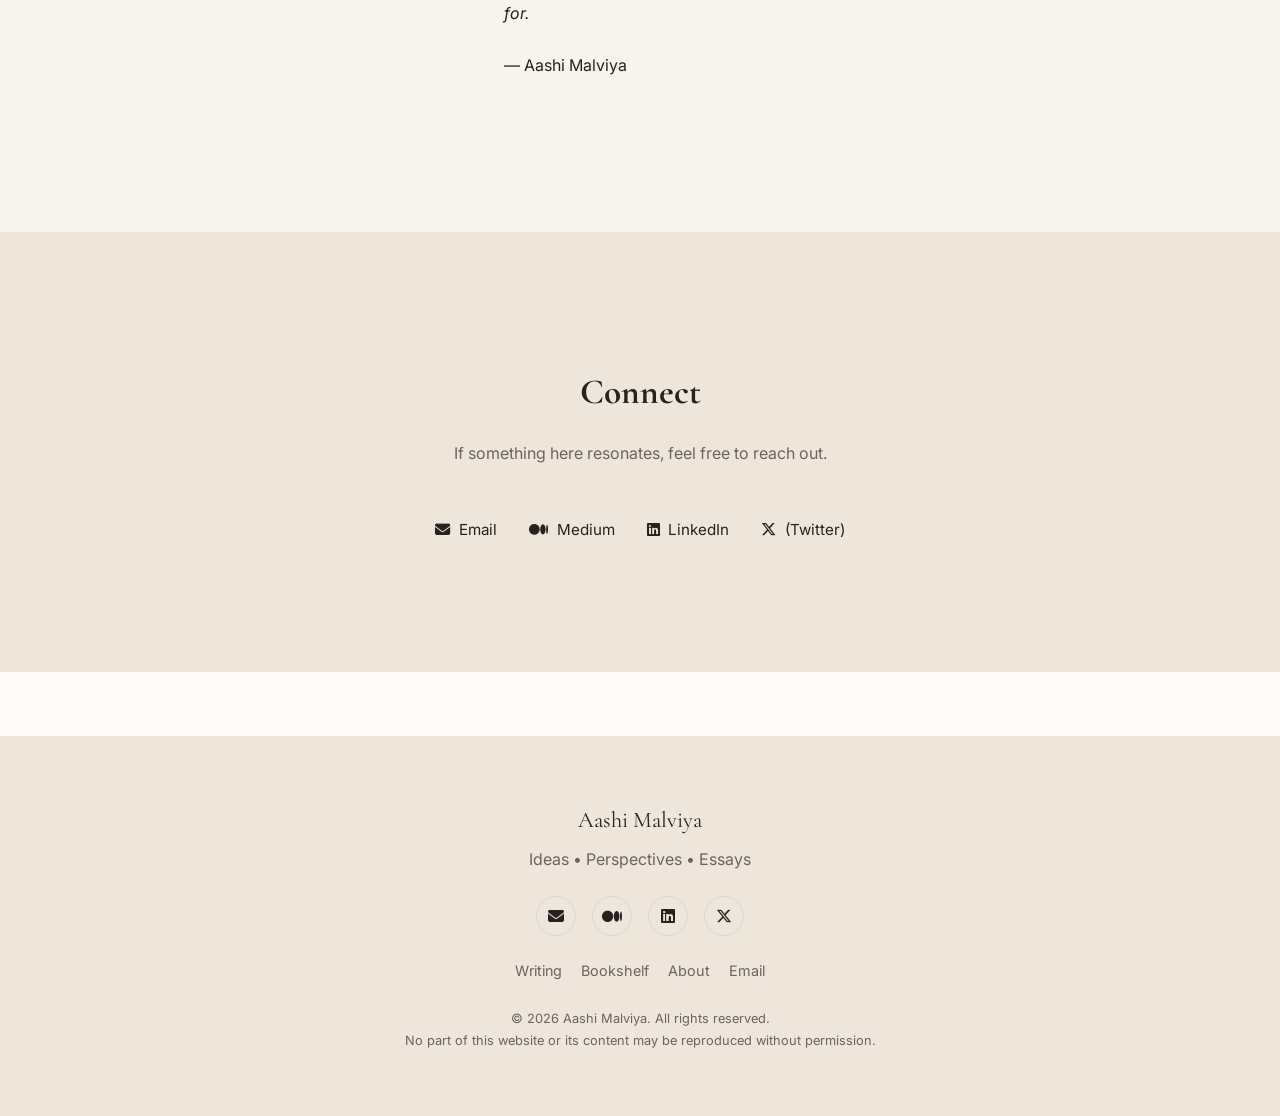
==== commit e7aae8a4: "Update index.html" ====
--- a/index.html
+++ b/index.html
@@ -63,7 +63,7 @@
     <a href="#bookshelf">Bookshelf</a>
     <a href="#notes">Notes</a>
     <a href="#commonplace">Commonplace</a>
-    <a href="#conversations">Conversations on Paper</a>
+    <a href="#letters">Letters</a>
     <a href="#now">Now</a>
     <a href="#about">About</a>
     <a href="#connect">Connect</a>
@@ -373,9 +373,9 @@
       </div>
     </section>
 
-<section id="conversations">
+<section id="letters">
   <div class="container">
-    <h2>Conversations on Paper</h2>
+    <h2>Letters</h2>
     <p class="subtitle">Letters written to the people whose words quietly shaped the way I think.</p>
 
     <div class="now-wrapper">
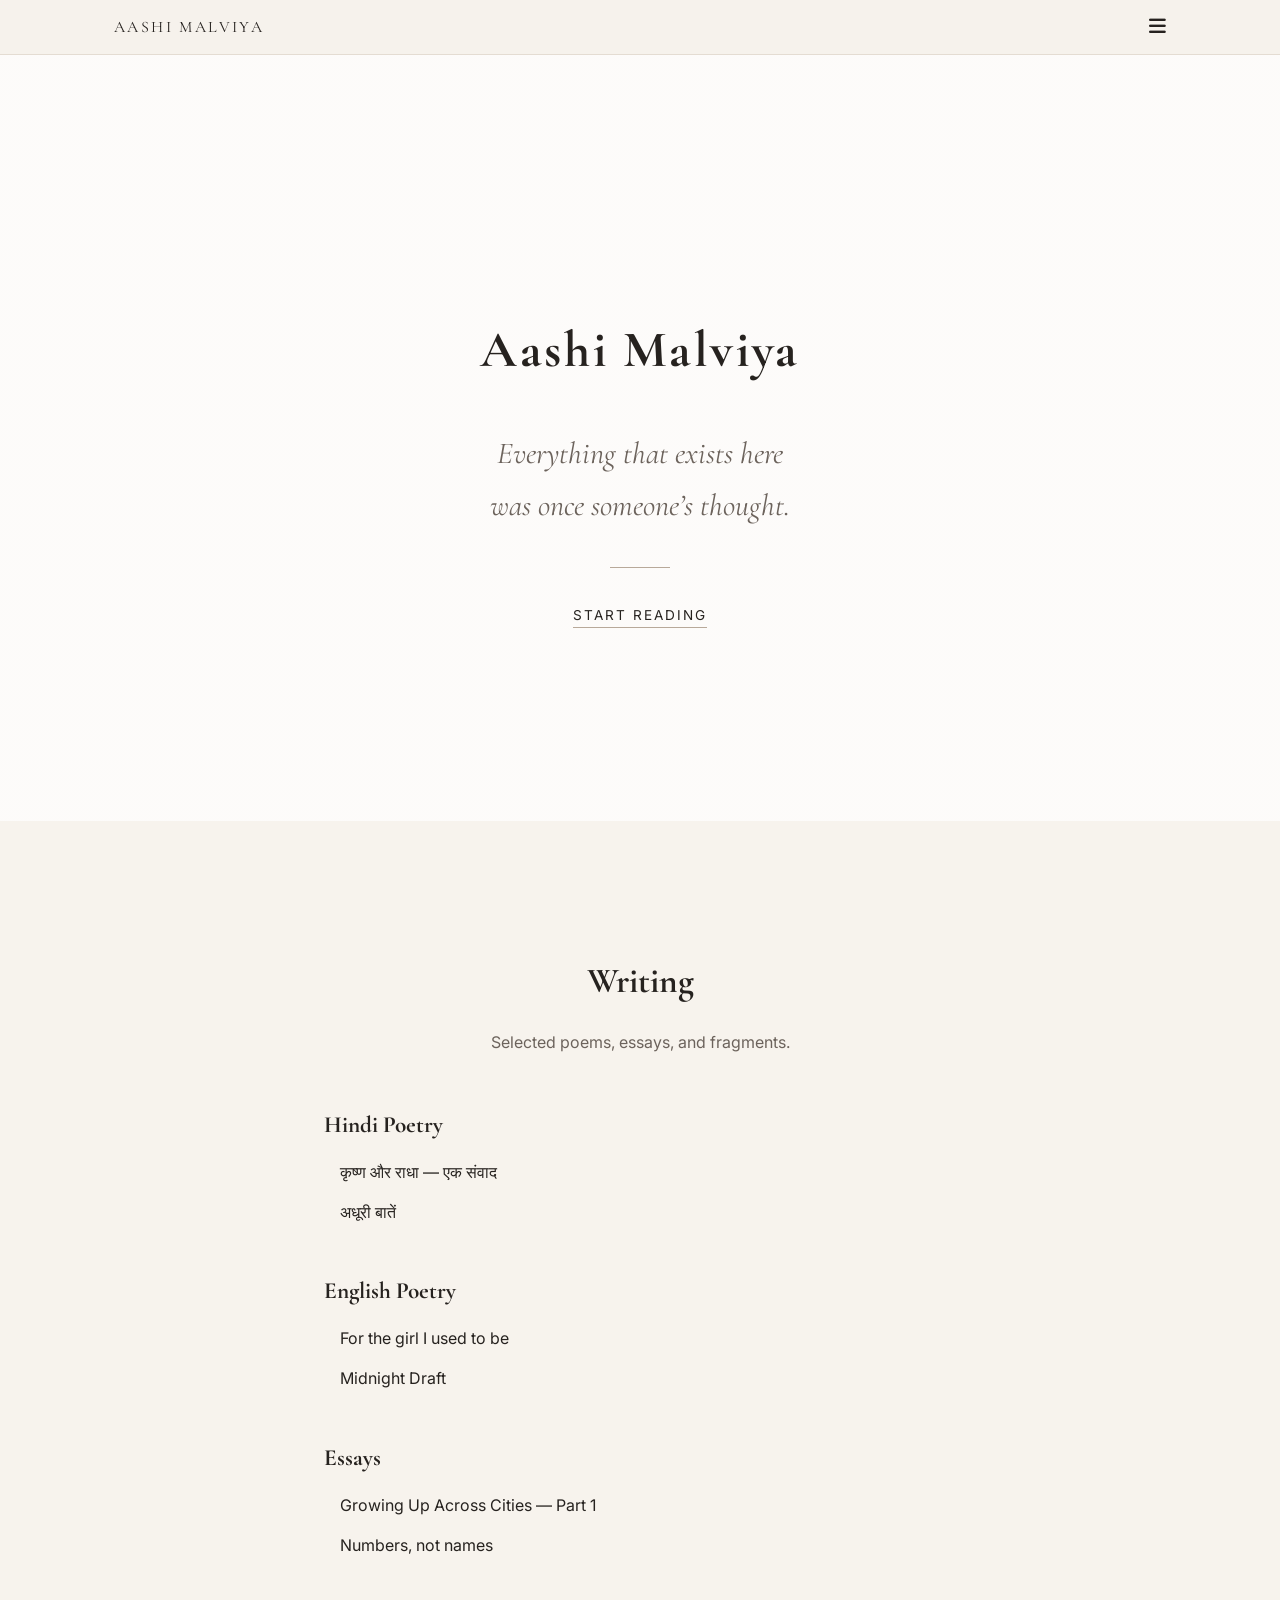
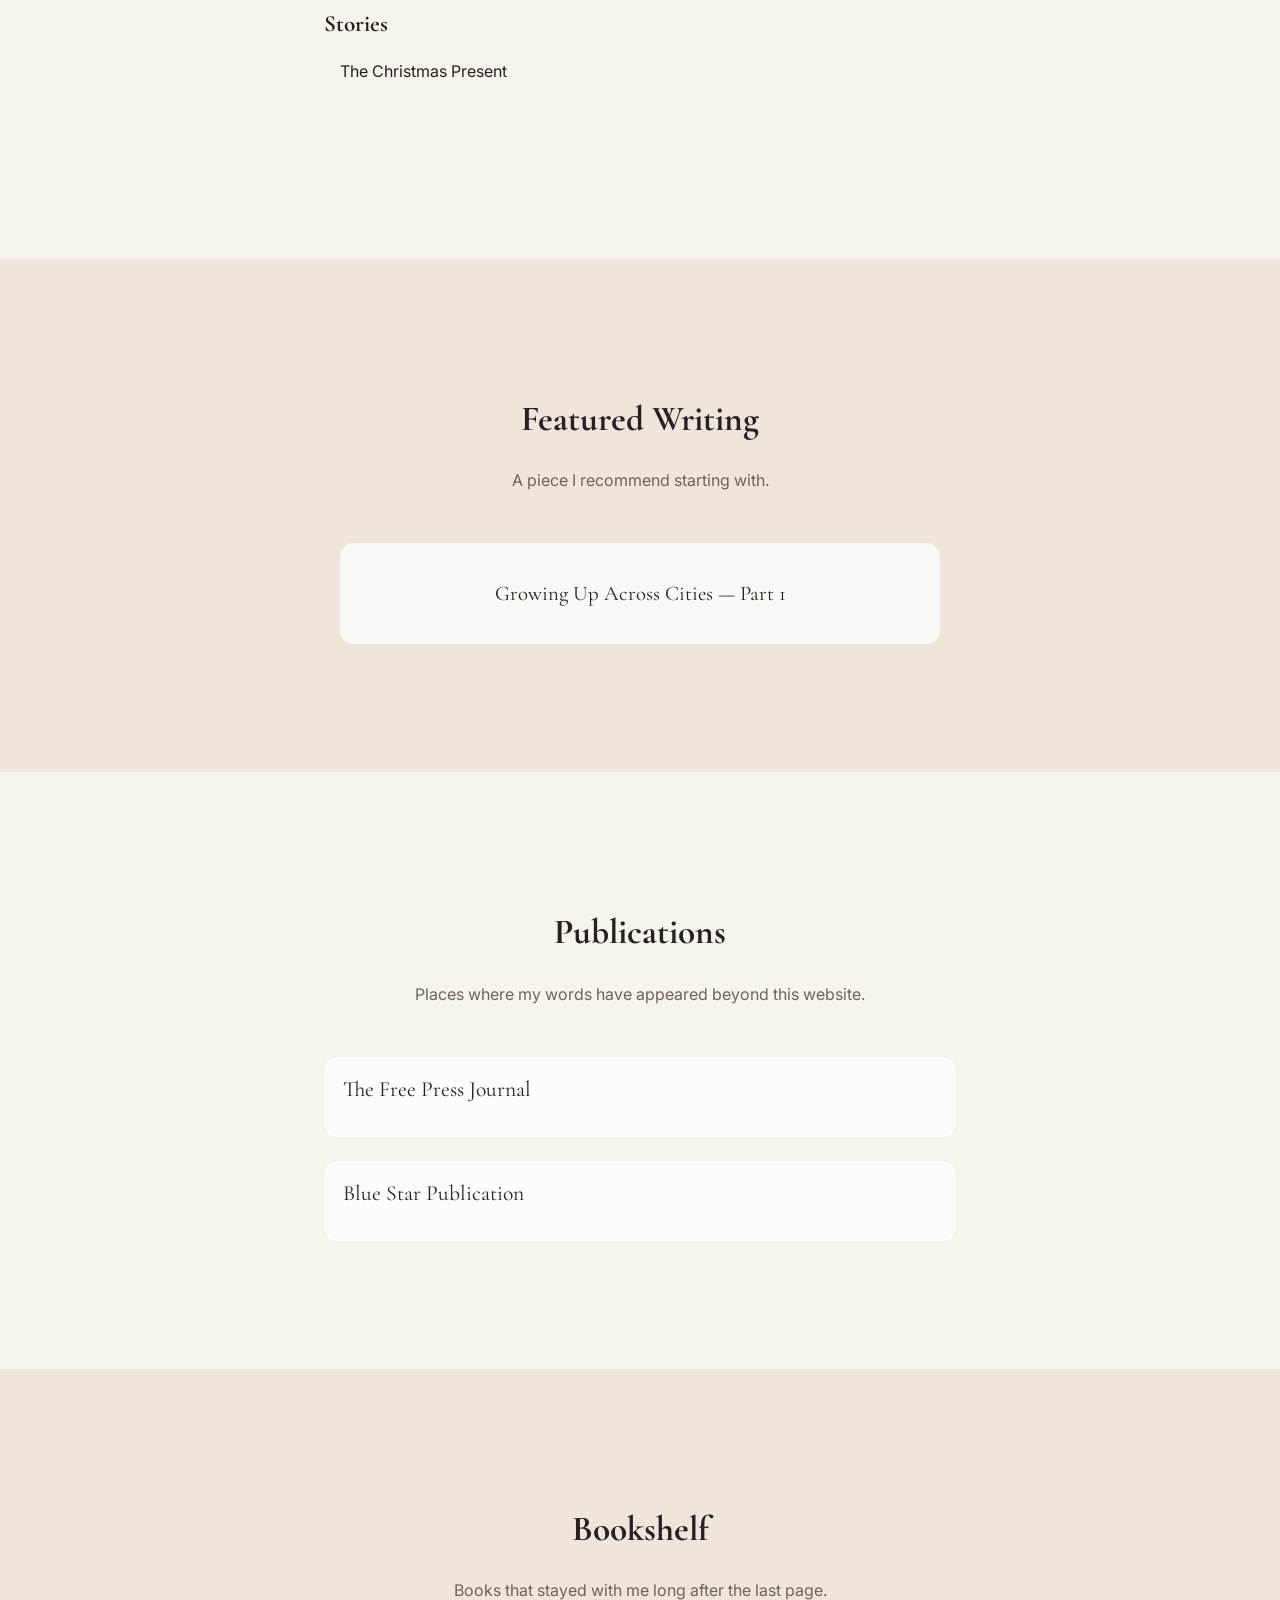
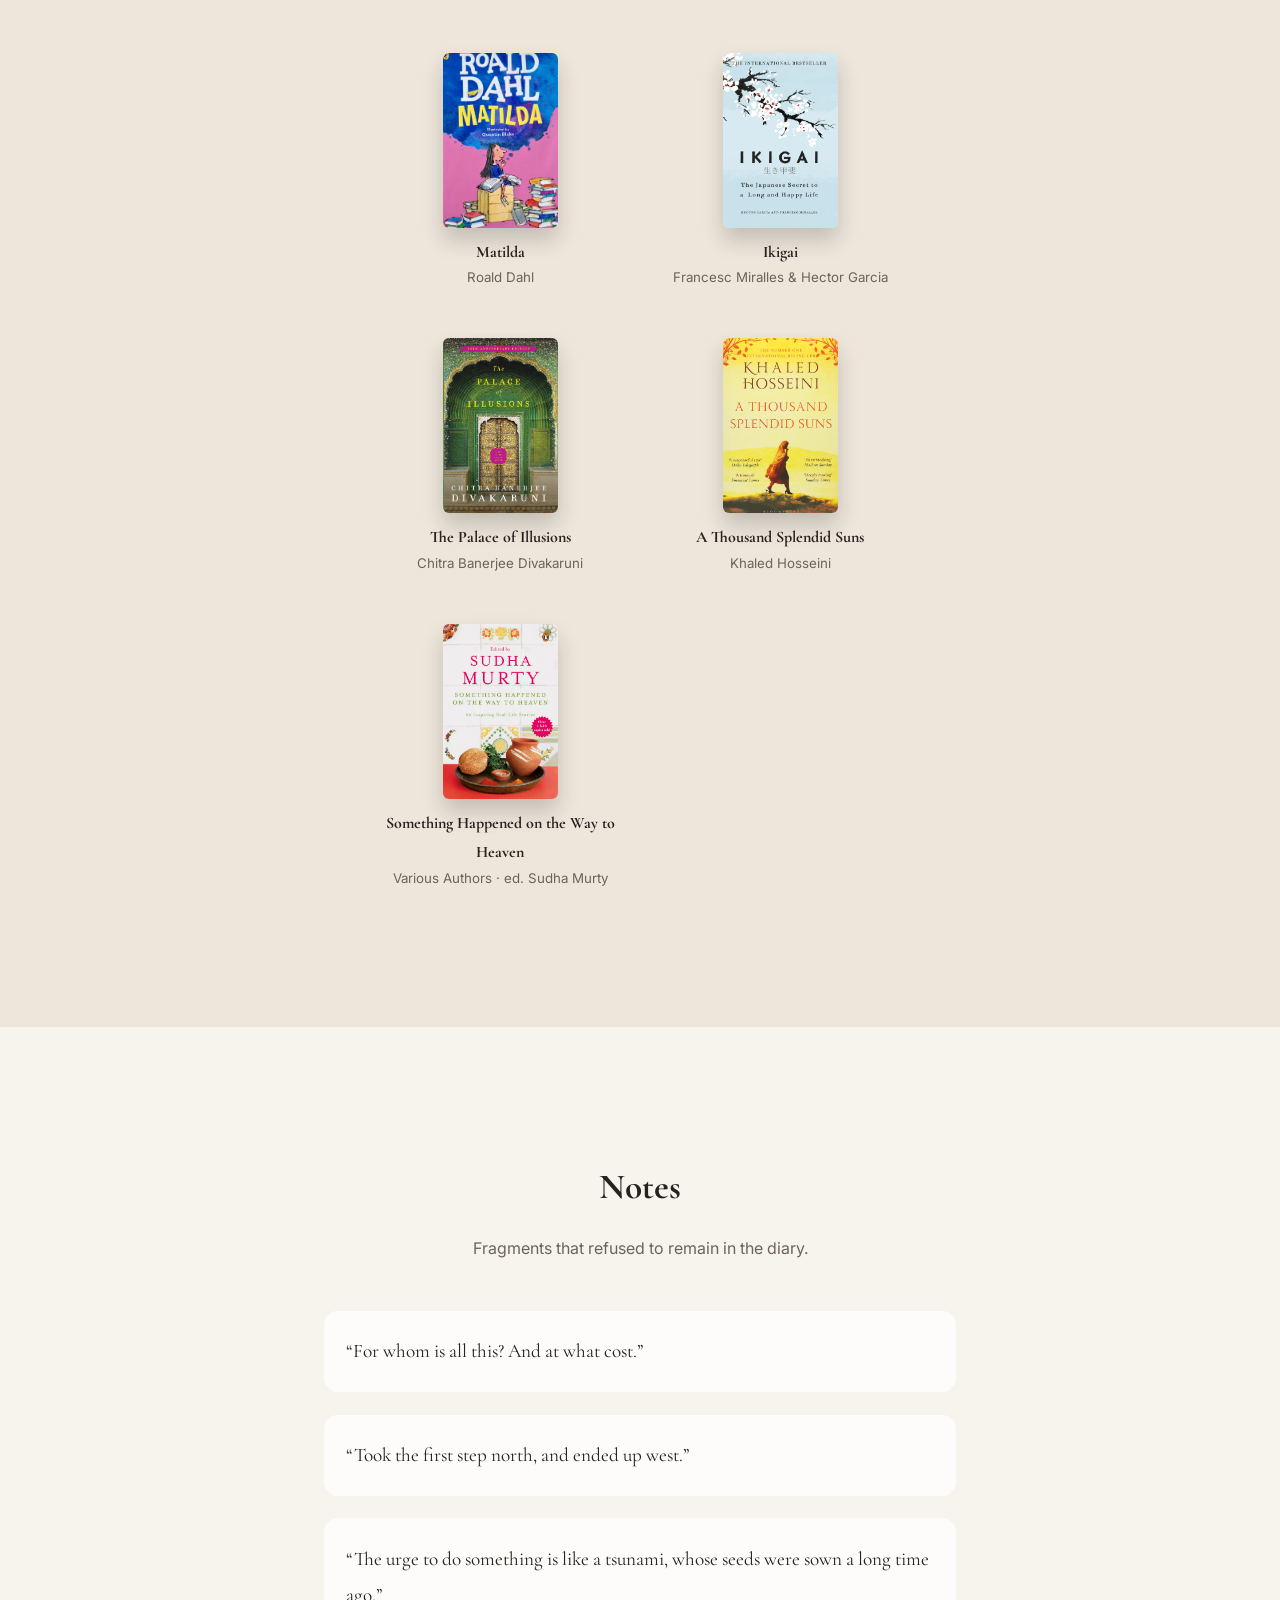
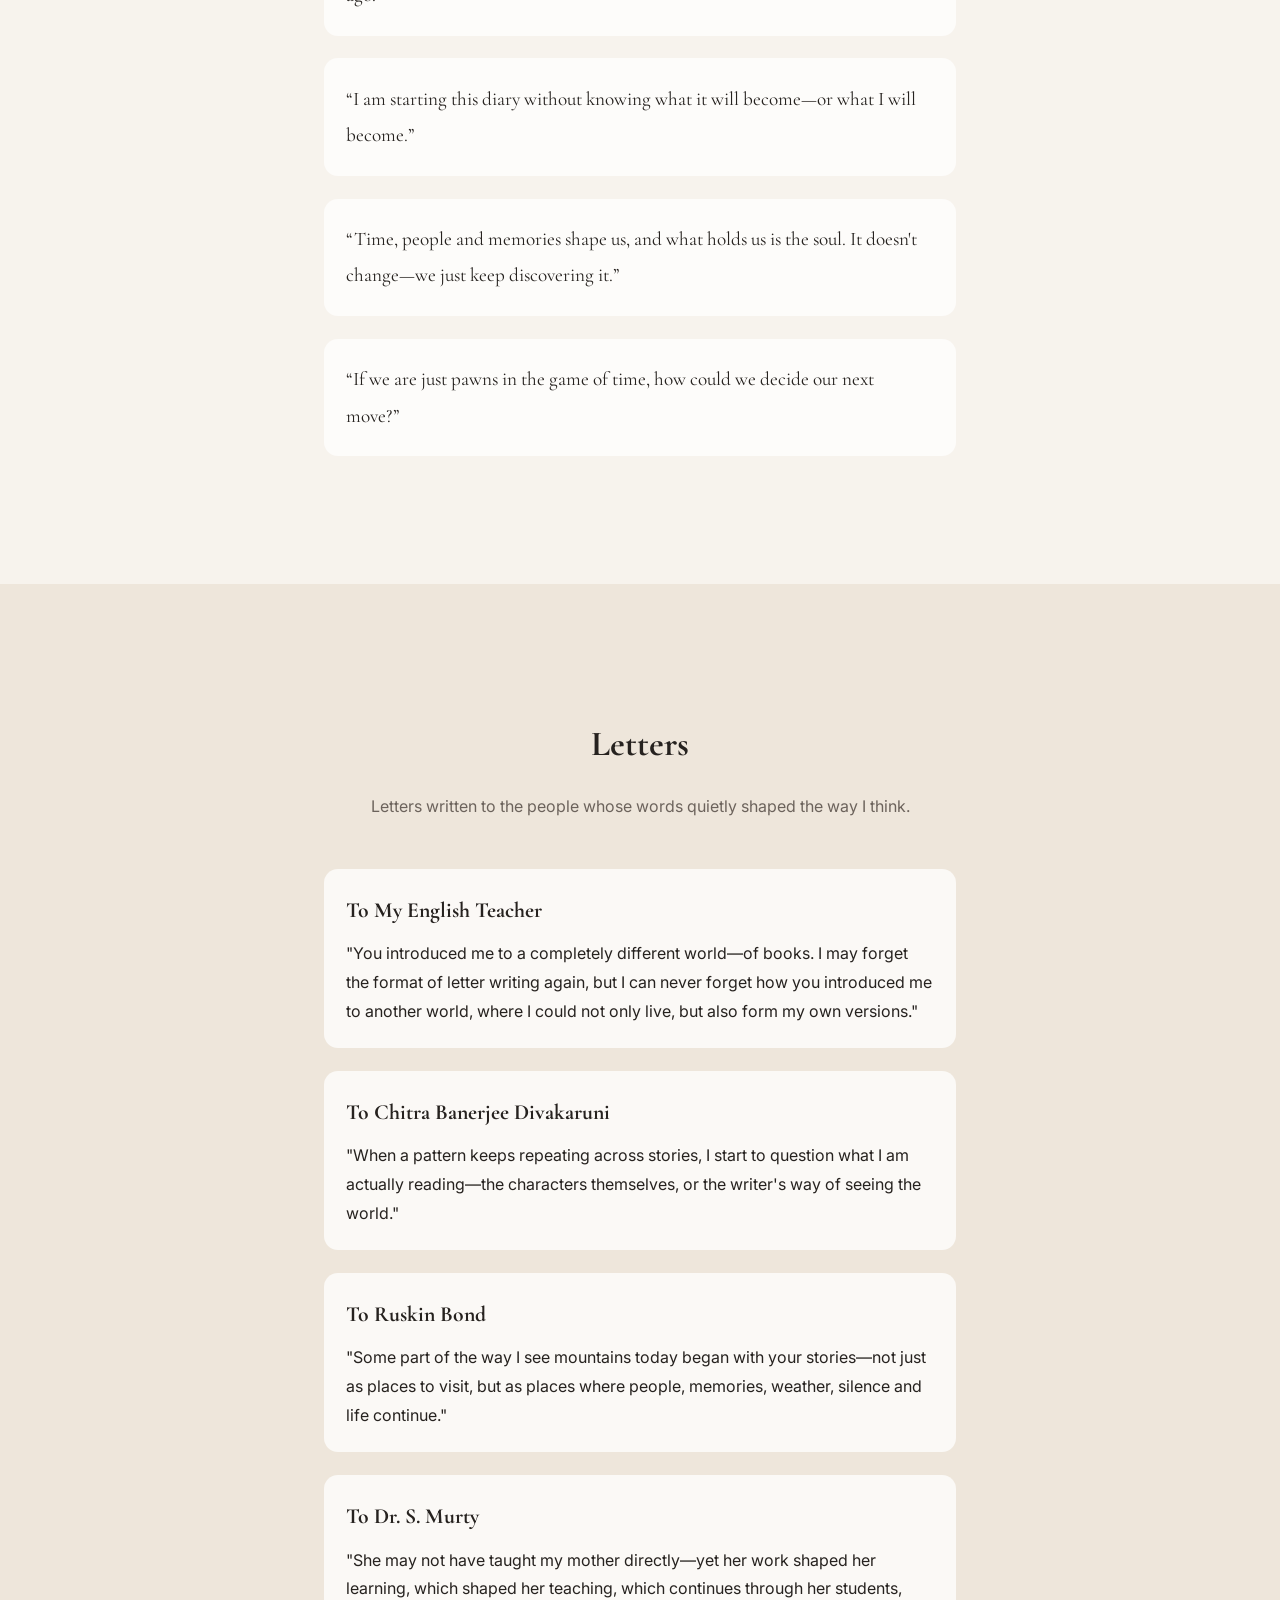
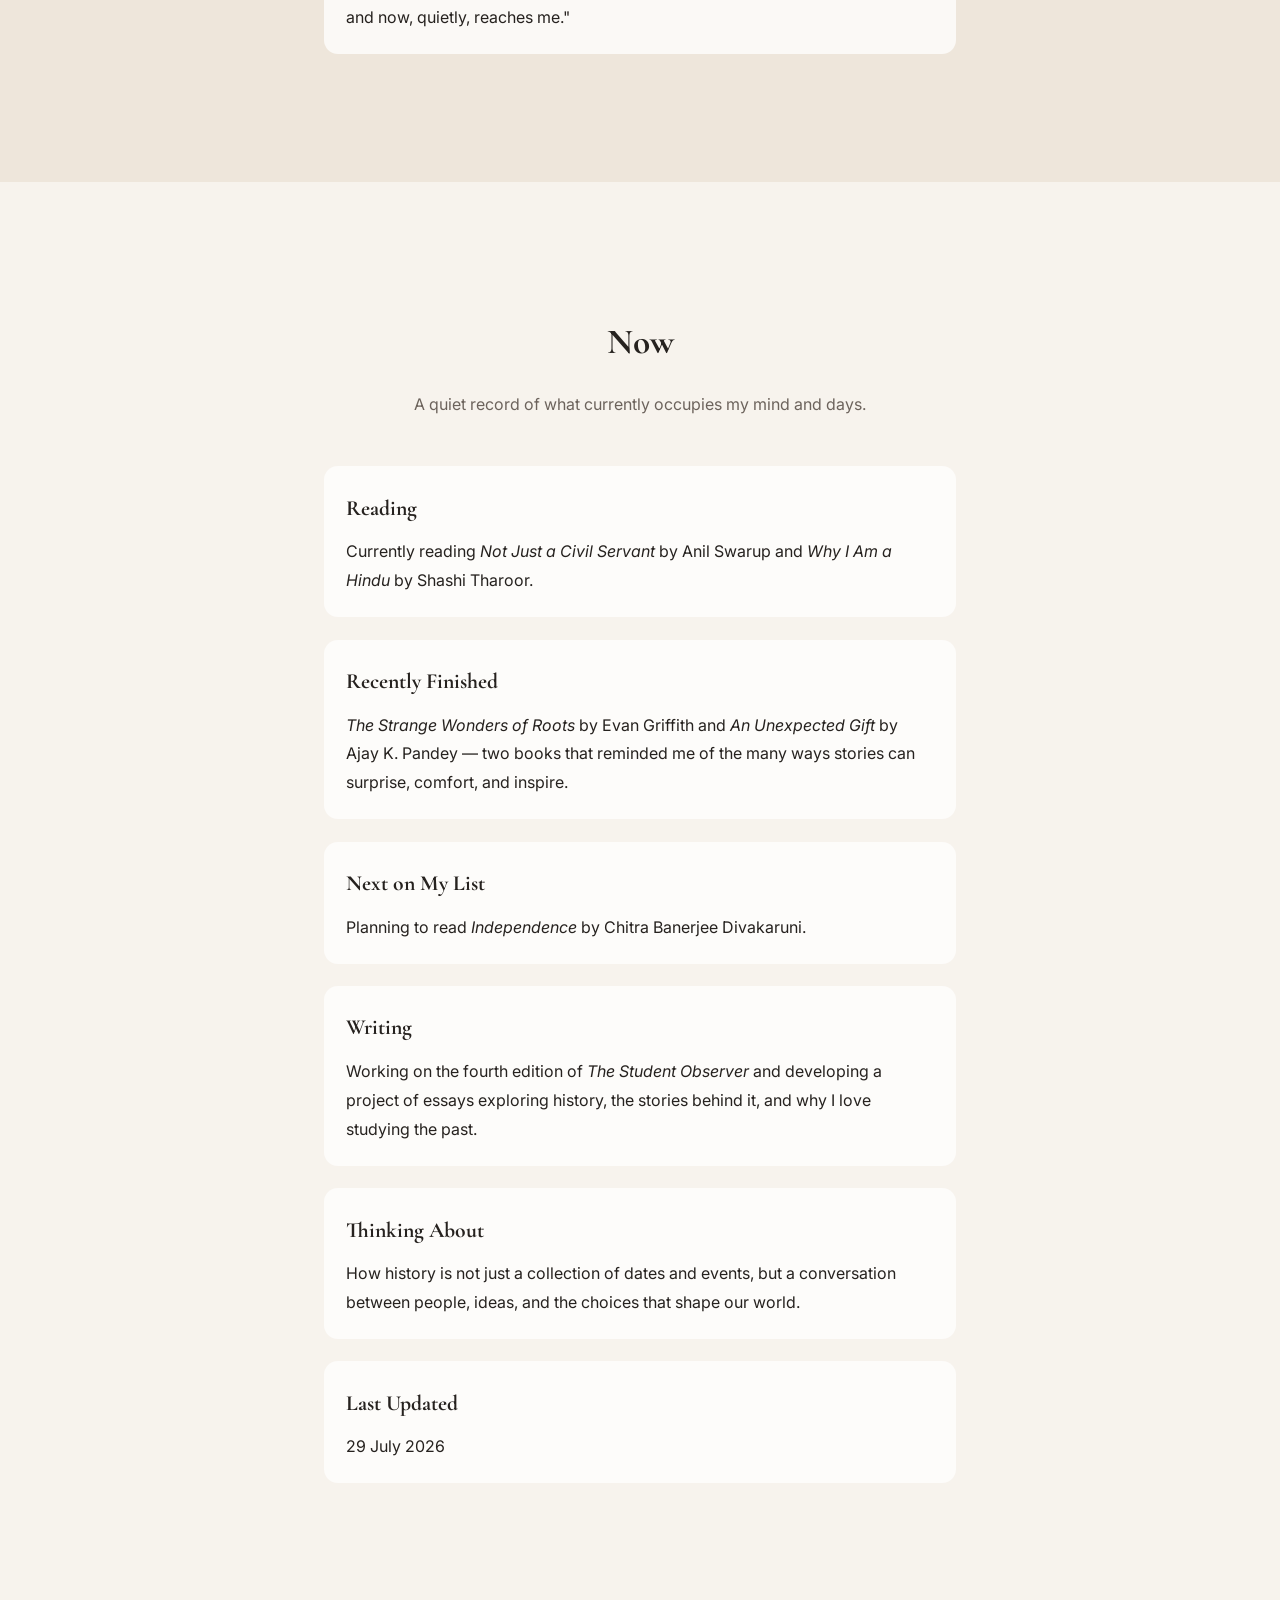
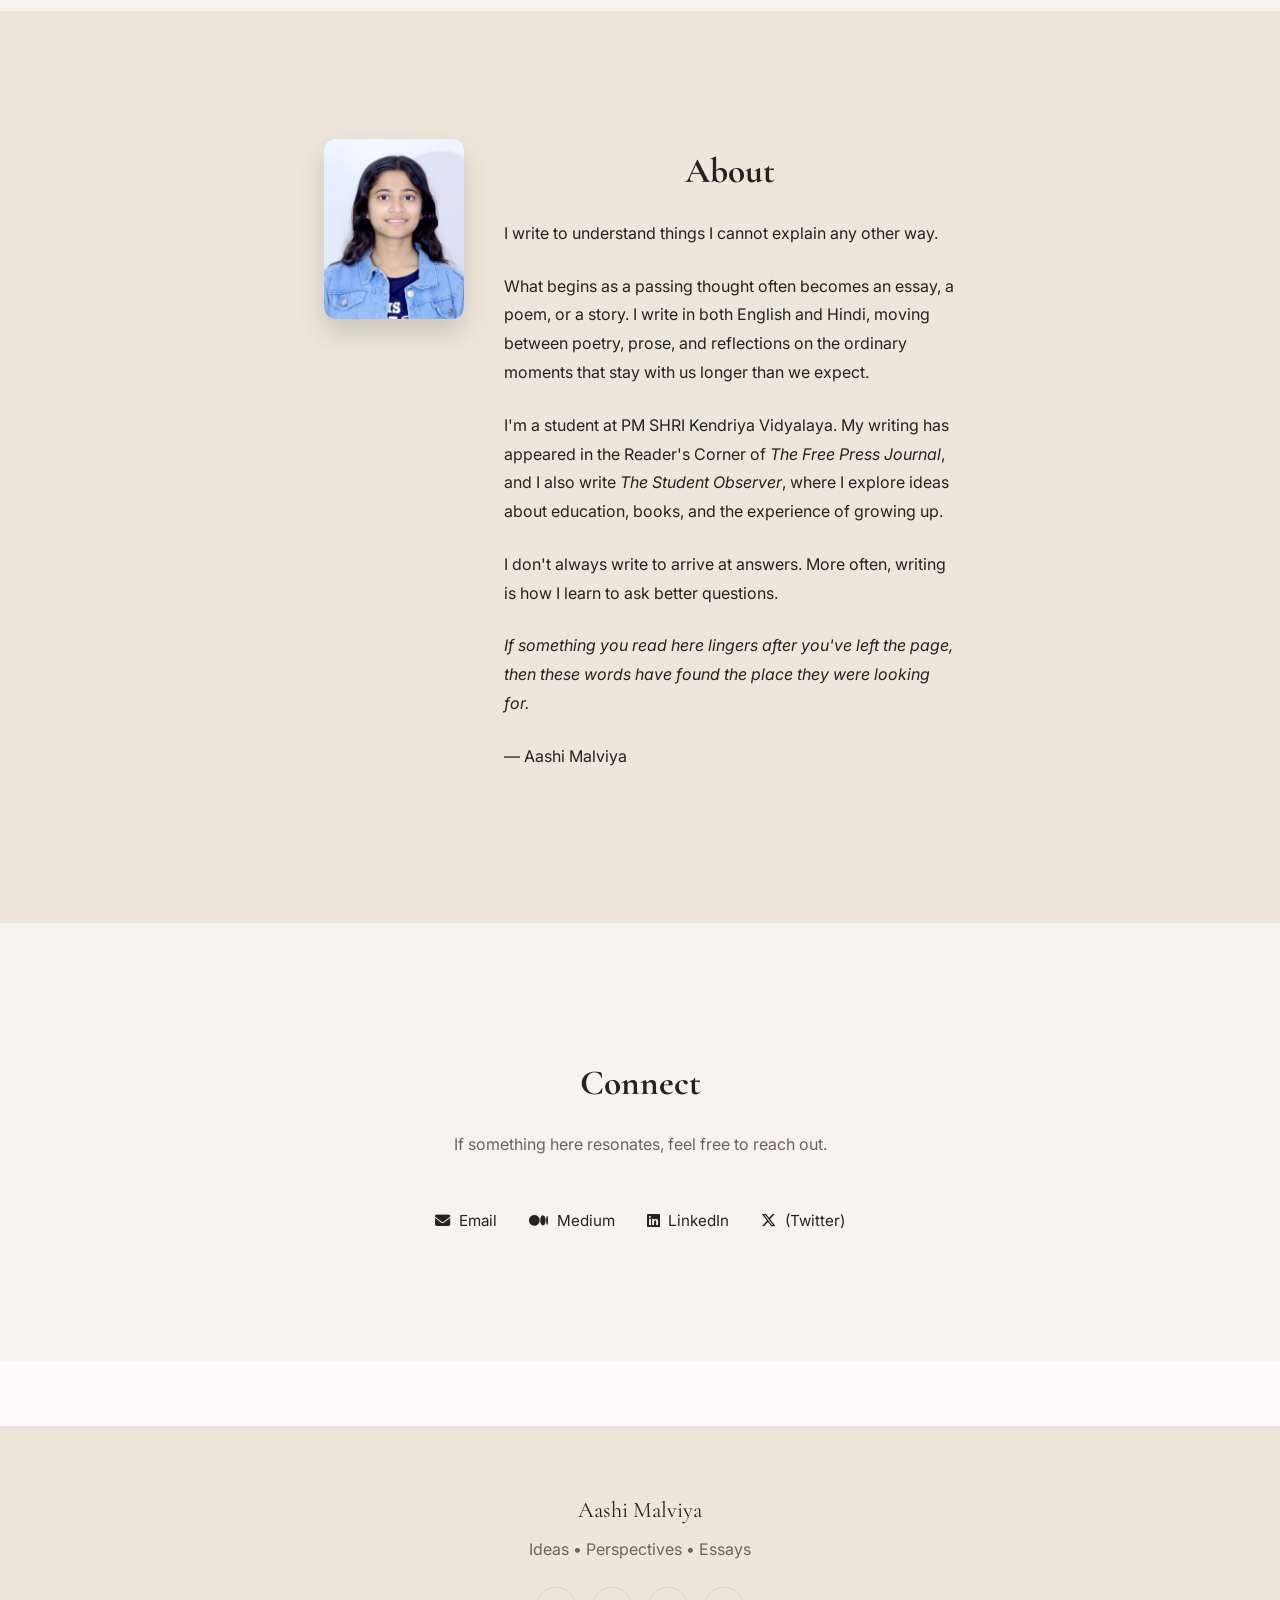
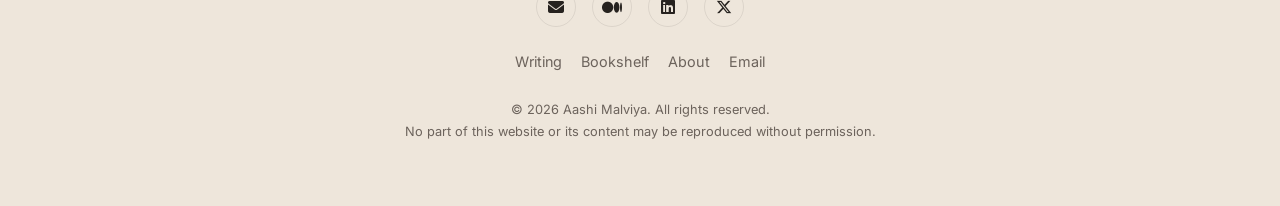
==== commit b719fc16: "Update index.html" ====
--- a/index.html
+++ b/index.html
@@ -62,7 +62,6 @@
     <a href="#publications">Publications</a>
     <a href="#bookshelf">Bookshelf</a>
     <a href="#notes">Notes</a>
-    <a href="#commonplace">Commonplace</a>
     <a href="#letters">Letters</a>
     <a href="#now">Now</a>
     <a href="#about">About</a>
@@ -350,27 +349,6 @@
 
     </div>
   </div>
-    </section>
-        
-    <section id="commonplace">
-      <div class="container">
-        <h2>Commonplace Book</h2>
-        <p class="subtitle">Lines from books and writers that stayed with me.</p>
-        <div class="now-wrapper">
-          <div class="now-item">
-            <h3>On Courage</h3>
-            <p>“Somewhere inside all of us is the power to change the world.” <br>— Roald Dahl</p>
-          </div>
-          <div class="now-item">
-            <h3>On Education</h3>
-            <p>“A society has no chance of success if its women are uneducated.” <br>— Khaled Hosseini</p>
-          </div>
-          <div class="now-item">
-            <h3>On Purpose</h3>
-            <p>“Your ikigai is at the intersection of what you love, what you are good at, and what the world needs.”</p>
-          </div>
-        </div>
-      </div>
     </section>
 
 <section id="letters">
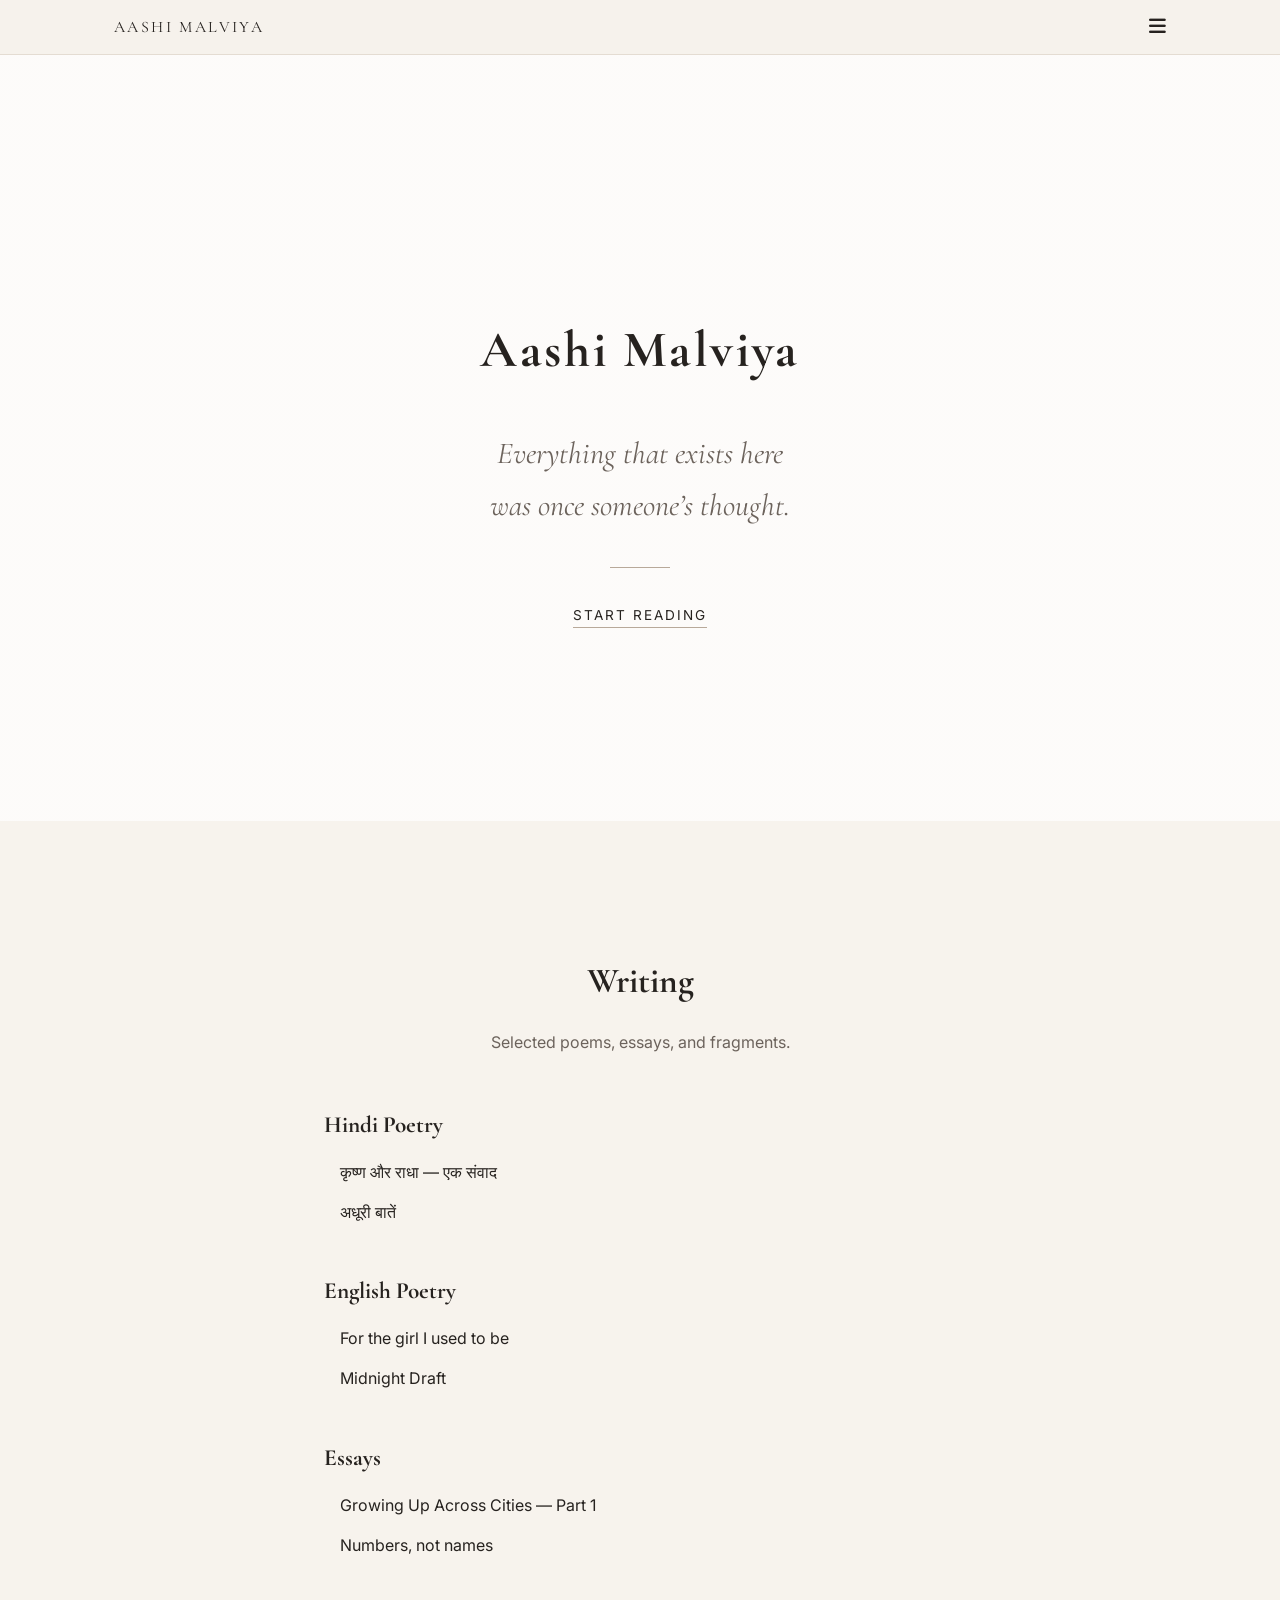
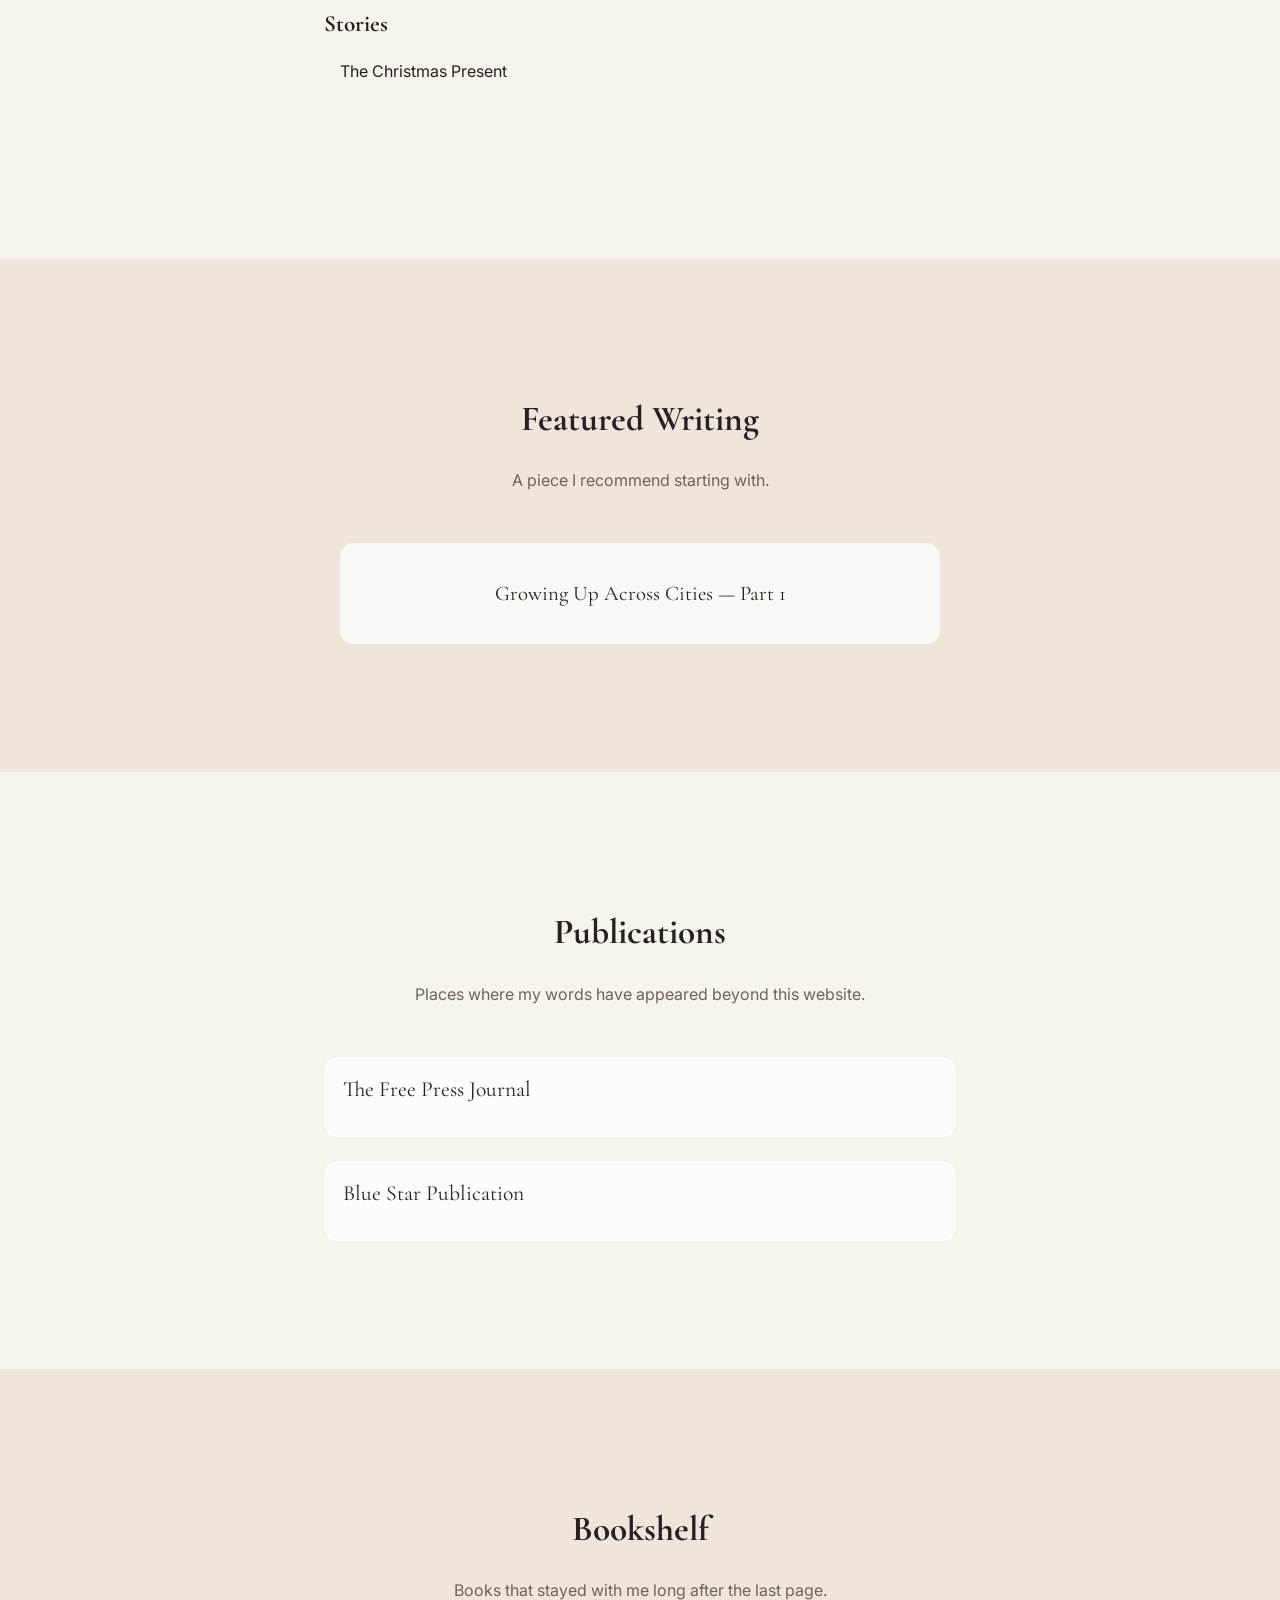
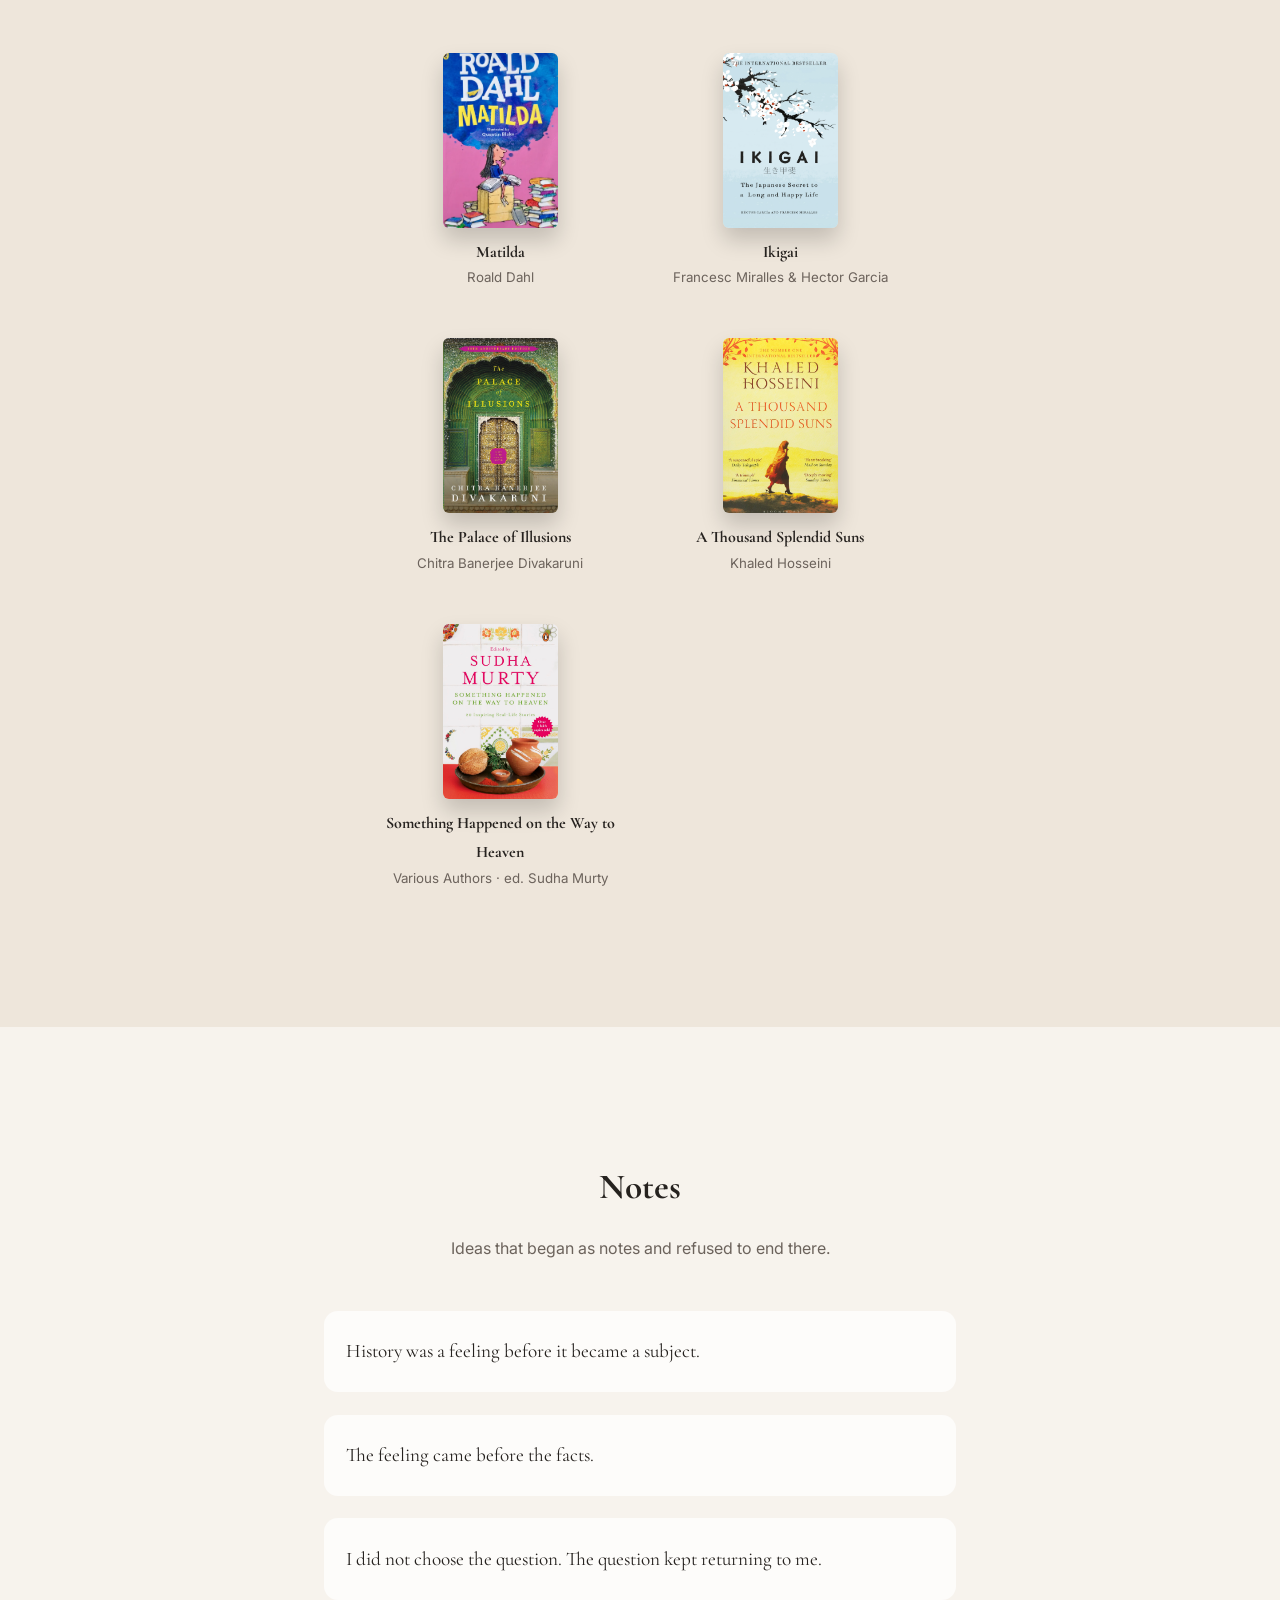
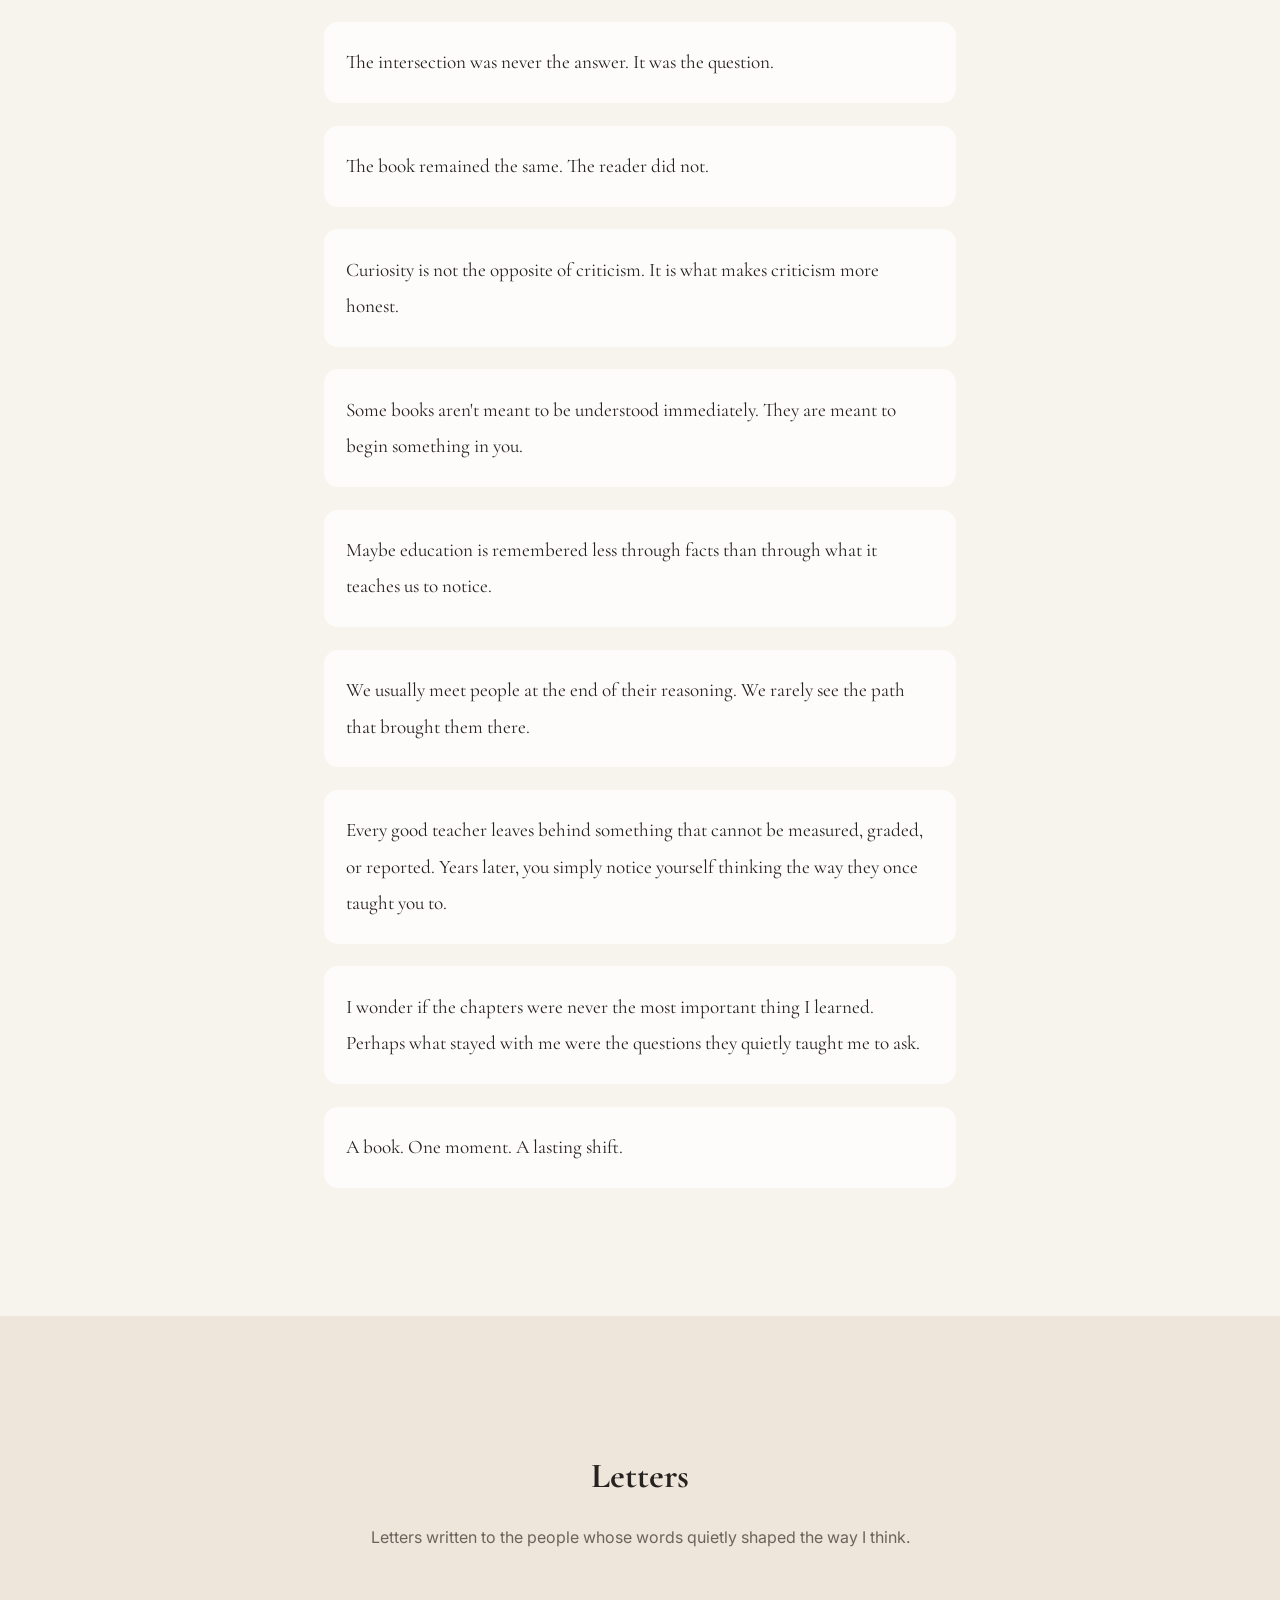
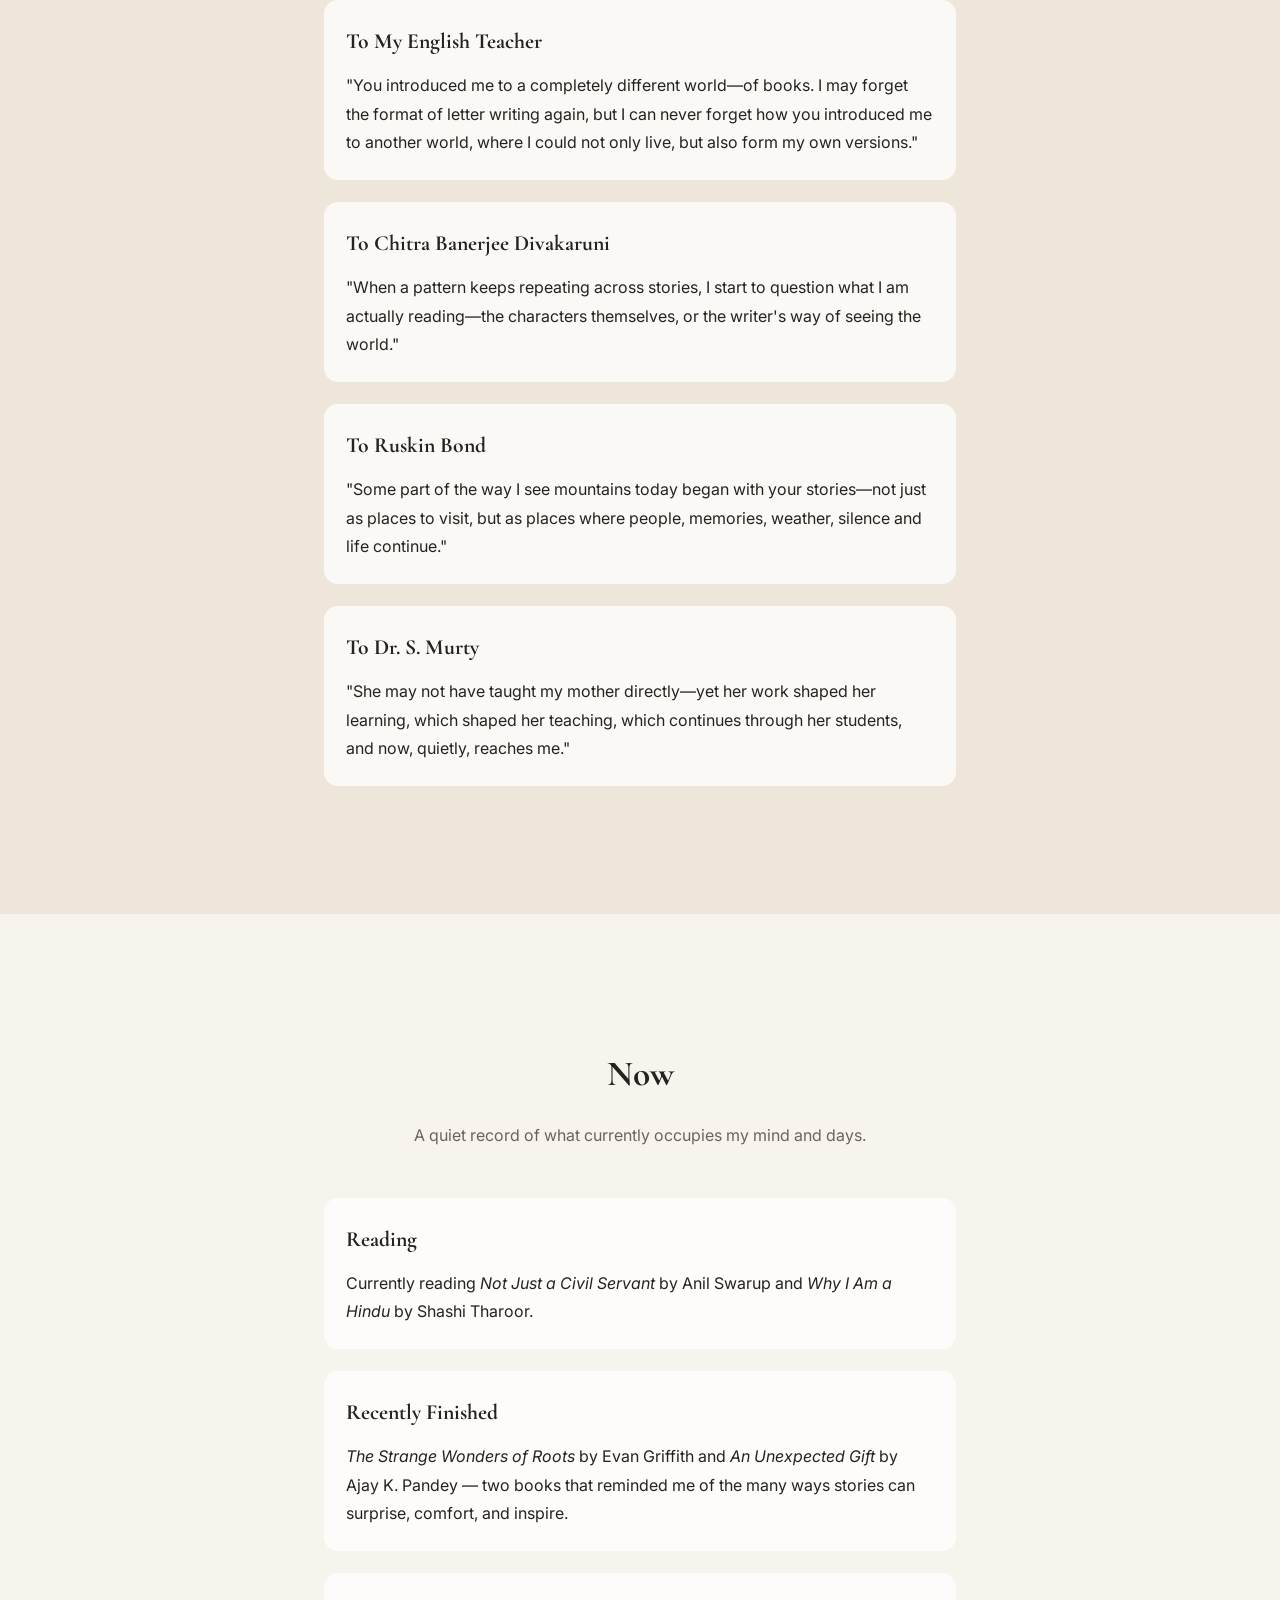
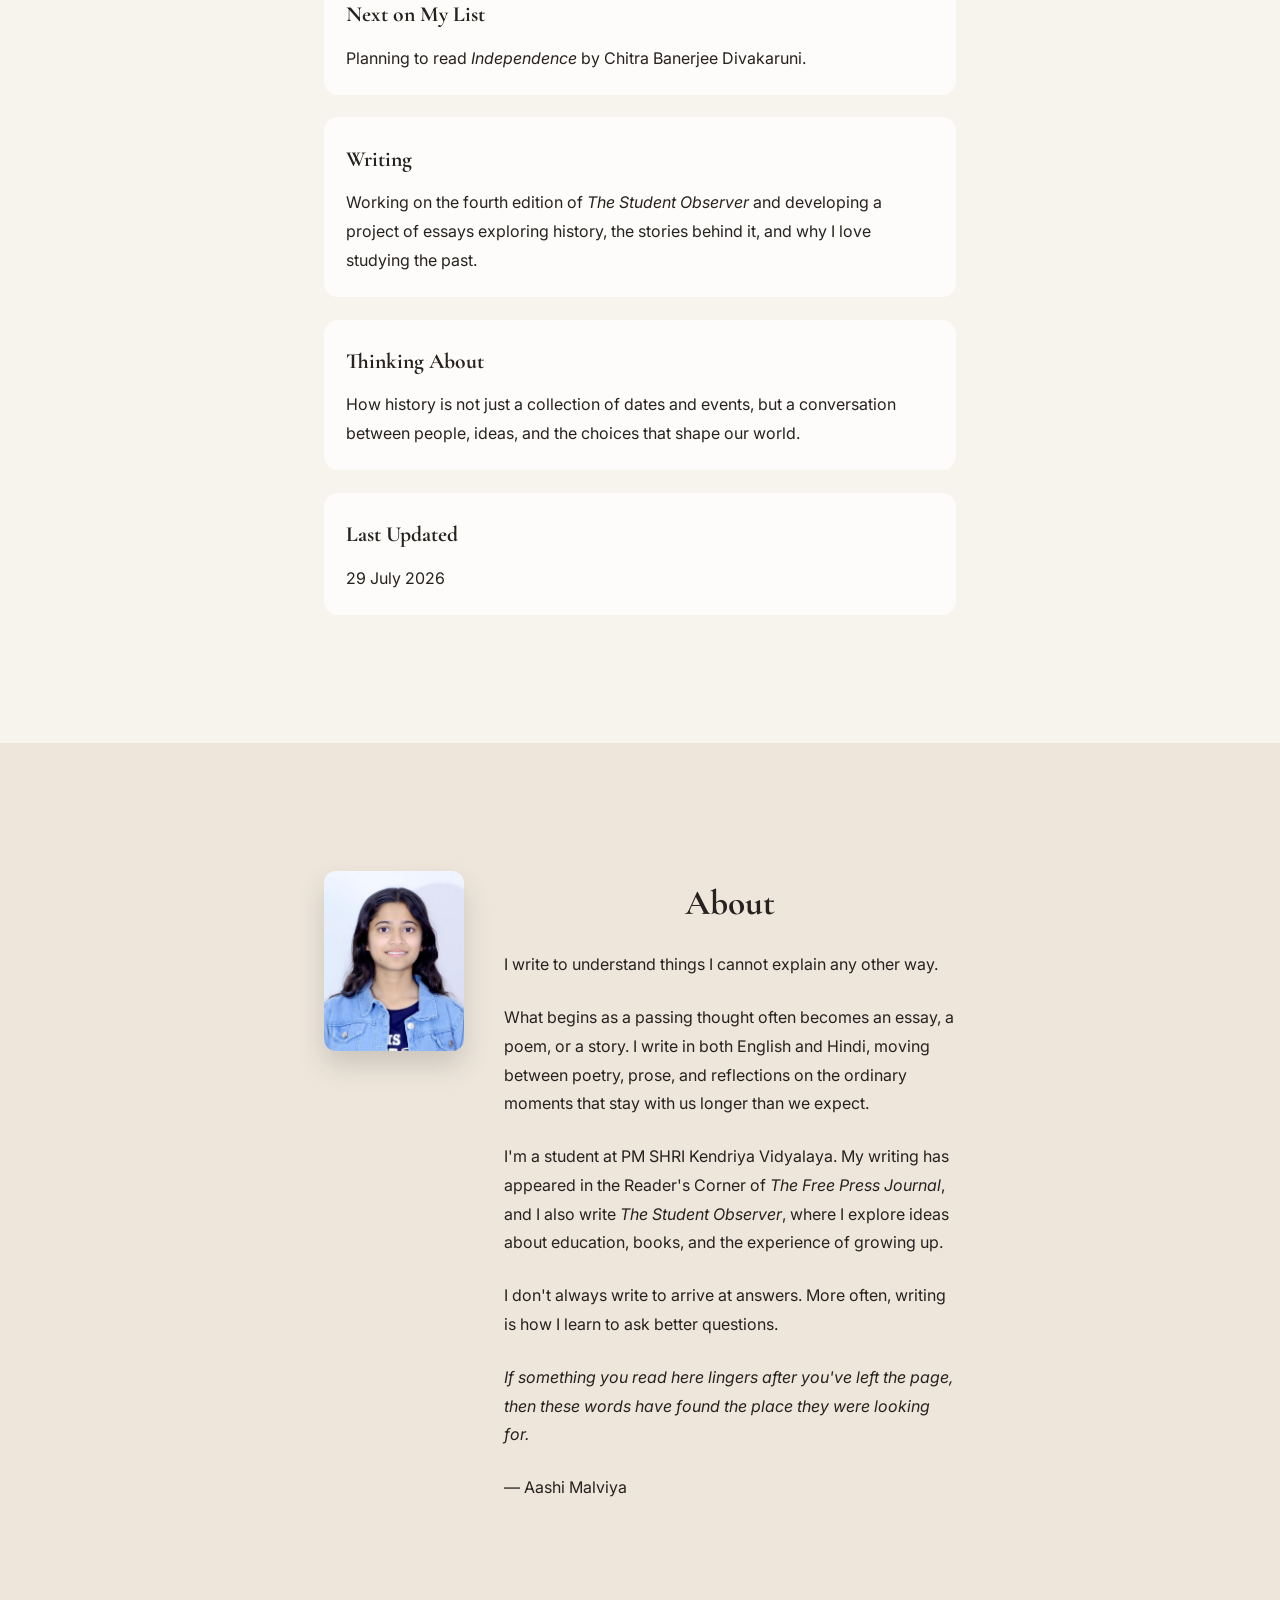
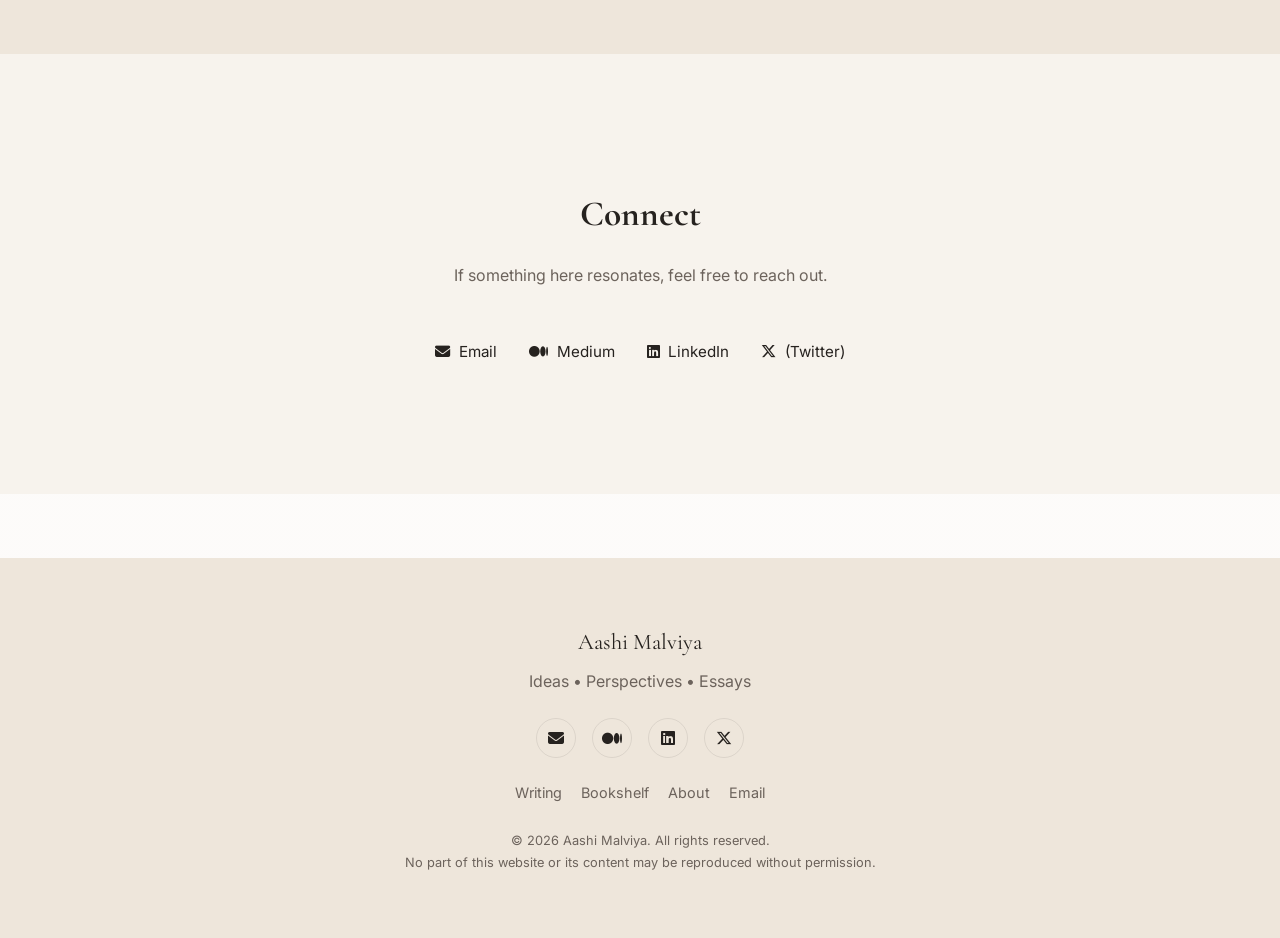
==== commit 6332be49: "Update index.html" ====
--- a/index.html
+++ b/index.html
@@ -316,40 +316,70 @@
       </div>
     </section>
 
-    <section id="notes">
+   <!-- =========================
+NOTES
+========================= -->
+
+<section id="notes">
   <div class="container">
+
     <h2>Notes</h2>
-    <p class="subtitle">Fragments that refused to remain in the diary.</p>
+    <p class="subtitle">Ideas that began as notes and refused to end there.</p>
 
     <div class="notes-grid">
 
       <div class="note-card">
-        <p>“For whom is all this? And at what cost.”</p>
-      </div>
-
-      <div class="note-card">
-        <p>“Took the first step north, and ended up west.”</p>
-      </div>
-
-      <div class="note-card">
-        <p>“The urge to do something is like a tsunami, whose seeds were sown a long time ago.”</p>
-      </div>
-
-      <div class="note-card">
-        <p>“I am starting this diary without knowing what it will become—or what I will become.”</p>
-      </div>
-
-      <div class="note-card">
-        <p>“Time, people and memories shape us, and what holds us is the soul. It doesn't change—we just keep discovering it.”</p>
-      </div>
-
-      <div class="note-card">
-        <p>“If we are just pawns in the game of time, how could we decide our next move?”</p>
-      </div>
-
-    </div>
-  </div>
-    </section>
+        <p>History was a feeling before it became a subject.</p>
+      </div>
+
+      <div class="note-card">
+        <p>The feeling came before the facts.</p>
+      </div>
+
+      <div class="note-card">
+        <p>I did not choose the question. The question kept returning to me.</p>
+      </div>
+
+      <div class="note-card">
+        <p>The intersection was never the answer. It was the question.</p>
+      </div>
+
+      <div class="note-card">
+        <p>The book remained the same. The reader did not.</p>
+      </div>
+
+      <div class="note-card">
+        <p>Curiosity is not the opposite of criticism. It is what makes criticism more honest.</p>
+      </div>
+
+      <div class="note-card">
+        <p>Some books aren't meant to be understood immediately. They are meant to begin something in you.</p>
+      </div>
+
+      <div class="note-card">
+        <p>Maybe education is remembered less through facts than through what it teaches us to notice.</p>
+      </div>
+
+      <div class="note-card">
+        <p>We usually meet people at the end of their reasoning. We rarely see the path that brought them there.</p>
+      </div>
+
+      <div class="note-card">
+        <p>Every good teacher leaves behind something that cannot be measured, graded, or reported. Years later, you simply notice yourself thinking the way they once taught you to.</p>
+      </div>
+
+      <div class="note-card">
+        <p>I wonder if the chapters were never the most important thing I learned. Perhaps what stayed with me were the questions they quietly taught me to ask.</p>
+      </div>
+
+      <div class="note-card">
+        <p>A book. One moment. A lasting shift.</p>
+      </div>
+
+    </div>
+
+  </div>
+</section>
 
 <section id="letters">
   <div class="container">
